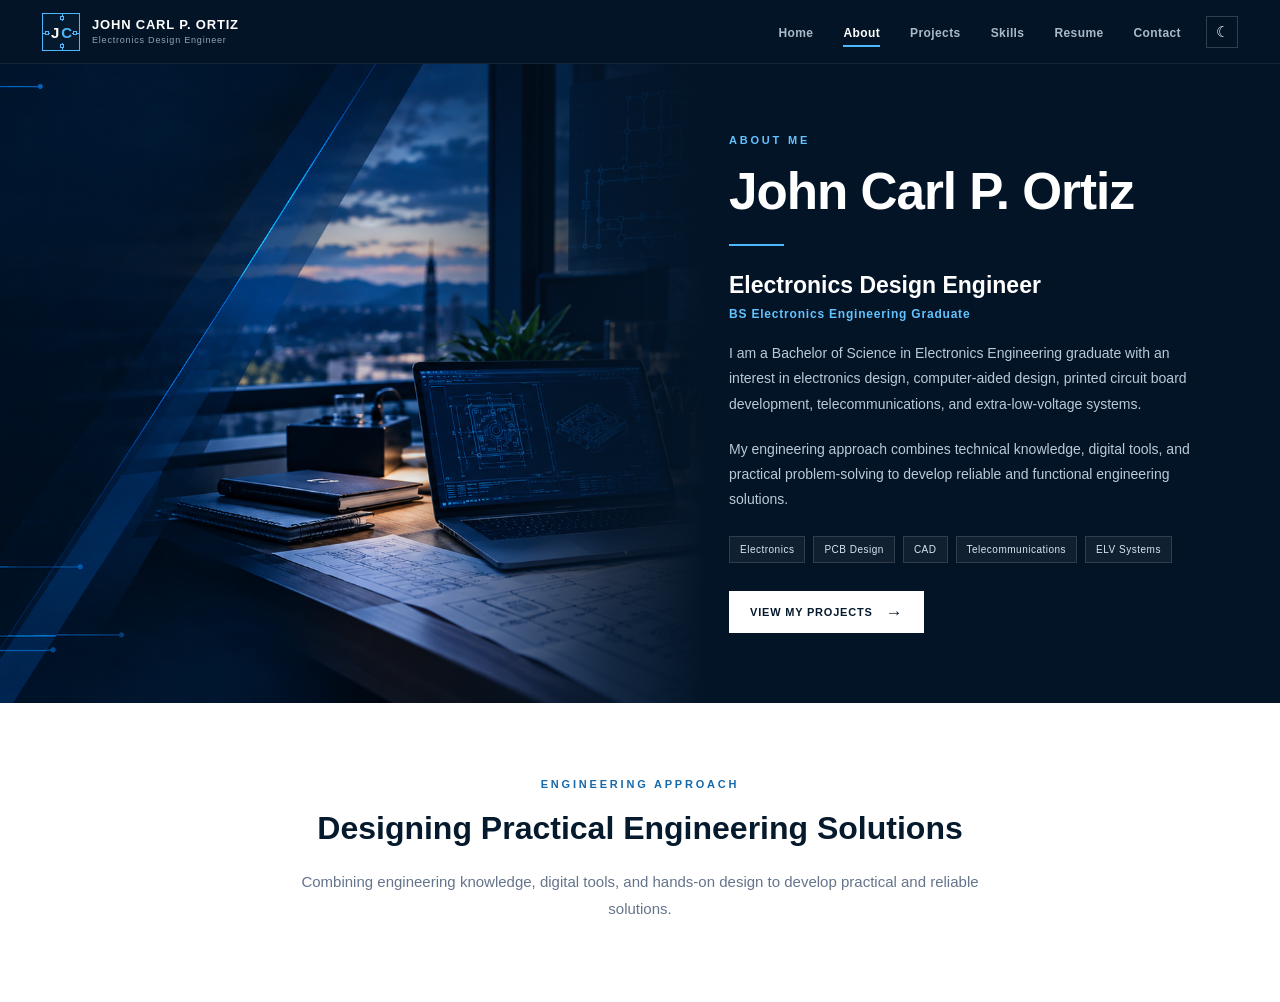
==== about.html @ ed2214db "Update about.html" ====
<!DOCTYPE html>
<html lang="en">

<head>

    <meta charset="UTF-8">

    <meta
        name="viewport"
        content="width=device-width, initial-scale=1.0"
    >

    <title>
        About | John Carl P. Ortiz
    </title>

    <link
        rel="stylesheet"
        href="style.css"
    >

</head>


<body>


<!-- =====================================================
     HEADER
     ===================================================== -->

<header class="site-header">

    <div class="header-container">


        <!-- LOGO + NAME -->

        <a
            href="index.html"
            class="brand"
        >

            <div
                class="brand-logo"
                aria-label="JC Engineering Logo"
            >

                <span class="logo-j">J</span>

                <span class="logo-c">C</span>


                <span class="circuit circuit-top"></span>

                <span class="circuit circuit-bottom"></span>

                <span class="circuit circuit-left"></span>

                <span class="circuit circuit-right"></span>


                <span class="node node-top"></span>

                <span class="node node-bottom"></span>

                <span class="node node-left"></span>

                <span class="node node-right"></span>

            </div>


            <div class="brand-text">

                <strong>
                    JOHN CARL P. ORTIZ
                </strong>

                <small>
                    Electronics Design Engineer
                </small>

            </div>

        </a>


        <!-- NAVIGATION -->

        <nav class="main-nav">

            <a href="index.html">
                Home
            </a>

            <a
                href="about.html"
                class="active"
            >
                About
            </a>

            <a href="projects.html">
                Projects
            </a>

            <a href="skills.html">
                Skills
            </a>

            <a href="resume.html">
                Resume
            </a>

            <a href="contact.html">
                Contact
            </a>

        </nav>


        <!-- THEME BUTTON -->

        <button
            class="theme-button"
            id="themeButton"
            aria-label="Toggle theme"
        >
            ☾
        </button>


    </div>

</header>



<!-- =====================================================
     MAIN
     ===================================================== -->

<main>


    <!-- =================================================
         ABOUT HERO
         IMAGE LEFT / TEXT RIGHT
         ================================================= -->

    <section class="about-main">


        <!-- =============================================
             LEFT SIDE — IMAGE
             ============================================= -->

        <div class="about-visual">

            <img
                src="images/about-engineering.PNG"
                alt="Electronics Engineering"
            >

        </div>



        <!-- =============================================
             RIGHT SIDE — TEXT
             ============================================= -->

        <div class="about-content">

            <div class="about-content-inner">


                <!-- LABEL -->

                <p class="about-label">
                    ABOUT ME
                </p>


                <!-- NAME -->

                <h1>
                    John Carl P. Ortiz
                </h1>


                <!-- BLUE LINE -->

                <div class="about-line"></div>


                <!-- POSITION -->

                <h2>
                    Electronics Design Engineer
                </h2>


                <p class="about-role">
                    BS Electronics Engineering Graduate
                </p>


                <!-- DESCRIPTION -->

                <p class="about-description">

                    I am a Bachelor of Science in Electronics
                    Engineering graduate with an interest in
                    electronics design, computer-aided design,
                    printed circuit board development,
                    telecommunications, and extra-low-voltage
                    systems.

                </p>


                <p class="about-description">

                    My engineering approach combines technical
                    knowledge, digital tools, and practical
                    problem-solving to develop reliable and
                    functional engineering solutions.

                </p>


                <!-- SPECIALTIES -->

                <div class="about-specialties">

                    <span>
                        Electronics
                    </span>

                    <span>
                        PCB Design
                    </span>

                    <span>
                        CAD
                    </span>

                    <span>
                        Telecommunications
                    </span>

                    <span>
                        ELV Systems
                    </span>

                </div>


                <!-- PROJECT BUTTON -->

                <a
                    href="projects.html"
                    class="button about-project-button"
                >

                    View My Projects

                    <span>
                        →
                    </span>

                </a>


            </div>

        </div>


    </section>



    <!-- =================================================
         LOWER WHITE SECTION
         ================================================= -->

    <section class="about-statement">

        <div class="about-statement-inner">


            <p class="about-label">
                ENGINEERING APPROACH
            </p>


            <h2>
                Designing Practical Engineering Solutions
            </h2>


            <p>

                Combining engineering knowledge, digital tools,
                and hands-on design to develop practical and
                reliable solutions.

            </p>


        </div>

    </section>


</main>



<!-- =====================================================
     JAVASCRIPT
     ===================================================== -->

<script src="script.js"></script>


</body>

</html>
---- style.css ----
/* =========================================================
   JOHN CARL P. ORTIZ
   ELECTRONICS ENGINEERING PORTFOLIO
   MAIN WEBSITE STYLESHEET
   ========================================================= */


/* =========================================================
   GLOBAL
   ========================================================= */

* {
    margin: 0;
    padding: 0;
    box-sizing: border-box;
}

html {
    scroll-behavior: smooth;
}

body {
    font-family: Arial, Helvetica, sans-serif;
    background: #fff;
    color: #061a2d;
    overflow-x: hidden;
}

img {
    max-width: 100%;
}

a {
    color: inherit;
    text-decoration: none;
}

button {
    font-family: inherit;
}


/* =========================================================
   HEADER
   ========================================================= */

.site-header {
    position: fixed;
    top: 0;
    left: 0;
    width: 100%;
    height: 64px;
    background: #031426;
    border-bottom: 1px solid rgba(255, 255, 255, 0.08);
    z-index: 1000;
}

.header-container {
    width: 100%;
    max-width: 1440px;
    height: 64px;
    margin: 0 auto;
    padding: 0 42px;

    display: flex;
    align-items: center;
    justify-content: space-between;
}


/* =========================================================
   LOGO
   ========================================================= */

.brand {
    display: flex;
    align-items: center;
    gap: 12px;
    flex-shrink: 0;
}

.brand-logo {
    position: relative;
    width: 38px;
    height: 38px;

    border: 1px solid #4db8ff;
    background: #061a2d;

    display: flex;
    align-items: center;
    justify-content: center;

    overflow: hidden;
    flex-shrink: 0;
}

.logo-j,
.logo-c {
    position: absolute;

    color: #fff;
    font-family: Arial, Helvetica, sans-serif;
    font-size: 15px;
    font-weight: 800;
    line-height: 1;

    z-index: 3;
}

.logo-j {
    left: 8px;
}

.logo-c {
    right: 7px;
    color: #4db8ff;
}

.circuit {
    position: absolute;
    background: #4db8ff;
    z-index: 1;
}

.circuit-top {
    width: 1px;
    height: 7px;
    top: 0;
    left: 19px;
}

.circuit-bottom {
    width: 1px;
    height: 7px;
    bottom: 0;
    left: 19px;
}

.circuit-left {
    width: 7px;
    height: 1px;
    left: 0;
    top: 19px;
}

.circuit-right {
    width: 7px;
    height: 1px;
    right: 0;
    top: 19px;
}

.node {
    position: absolute;

    width: 4px;
    height: 4px;

    border: 1px solid #4db8ff;
    background: #061a2d;

    z-index: 2;
}

.node-top {
    top: 2px;
    left: 17px;
}

.node-bottom {
    bottom: 2px;
    left: 17px;
}

.node-left {
    left: 2px;
    top: 17px;
}

.node-right {
    right: 2px;
    top: 17px;
}


/* =========================================================
   BRAND TEXT
   ========================================================= */

.brand-text {
    display: flex;
    flex-direction: column;
    line-height: 1.1;
}

.brand-text strong {
    color: #fff;
    font-size: 13px;
    font-weight: 700;
    letter-spacing: 0.8px;
}

.brand-text small {
    margin-top: 4px;
    color: #8da4b8;
    font-size: 9px;
    letter-spacing: 0.8px;
}


/* =========================================================
   NAVIGATION
   ========================================================= */

.main-nav {
    display: flex;
    align-items: center;
    gap: 30px;

    margin-left: auto;
    margin-right: 25px;
}

.main-nav a {
    position: relative;

    color: #a9bac9;
    font-size: 12px;
    font-weight: 600;
    letter-spacing: 0.4px;

    padding: 23px 0 21px;

    transition: color 0.2s ease;
}

.main-nav a:hover {
    color: #fff;
}

.main-nav a.active {
    color: #fff;
}

.main-nav a.active::after {
    content: "";

    position: absolute;

    left: 0;
    right: 0;
    bottom: 14px;

    height: 2px;

    background: #4db8ff;
}


/* =========================================================
   THEME BUTTON
   ========================================================= */

.theme-button {
    width: 32px;
    height: 32px;

    display: flex;
    align-items: center;
    justify-content: center;

    border: 1px solid rgba(255, 255, 255, 0.18);
    background: transparent;

    color: #fff;
    font-size: 15px;

    cursor: pointer;

    transition:
        background 0.2s ease,
        border-color 0.2s ease;
}

.theme-button:hover {
    background: rgba(255, 255, 255, 0.08);
    border-color: rgba(255, 255, 255, 0.35);
}


/* =========================================================
   HOME HERO
   ========================================================= */

.hero {
    position: relative;

    width: 100%;
    min-height: 445px;

    margin-top: 64px;

    overflow: hidden;

    background: #031426;
}

.hero-background {
    position: absolute;

    inset: 0;

    width: 100%;
    height: 100%;

    background-image: url("images/hero-pcb.PNG");
    background-size: cover;
    background-position: center center;
    background-repeat: no-repeat;

    z-index: 0;
}

.hero-overlay {
    position: absolute;

    inset: 0;

    width: 100%;
    height: 100%;

    background:
        linear-gradient(
            90deg,
            rgba(1, 18, 34, 0.25) 0%,
            rgba(1, 18, 34, 0.10) 45%,
            rgba(1, 18, 34, 0) 100%
        );

    z-index: 1;

    pointer-events: none;
}

.hero-container {
    position: relative;

    z-index: 2;

    width: 100%;
    max-width: 1440px;

    min-height: 445px;

    margin: 0 auto;

    padding: 55px 42px 40px;

    display: flex;
    align-items: center;
}

.hero-content {
    position: relative;

    z-index: 5;

    width: 100%;
    max-width: 650px;
}

.hero-eyebrow {
    margin-bottom: 13px;

    color: #62c3ff;

    font-size: 11px;
    font-weight: 700;

    letter-spacing: 2.3px;
}

.hero-content h1 {
    margin: 0;

    color: #fff;

    font-size: clamp(38px, 5vw, 64px);
    line-height: 1.02;

    font-weight: 700;

    letter-spacing: -1.5px;
}

.hero-content h2 {
    margin-top: 14px;

    color: #d4e4ef;

    font-size: 21px;
    line-height: 1.3;

    font-weight: 400;
}

.hero-specialties {
    display: flex;
    flex-wrap: wrap;
    align-items: center;

    gap: 9px;

    margin-top: 21px;

    color: #d8e6ef;

    font-size: 11px;

    letter-spacing: 0.6px;
}

.hero-specialties i {
    color: #4db8ff;
    font-style: normal;
}


/* =========================================================
   BUTTONS
   ========================================================= */

.hero-buttons {
    display: flex;
    flex-wrap: wrap;
    align-items: center;

    gap: 13px;

    margin-top: 31px;
}

.button {
    display: inline-flex;

    align-items: center;
    justify-content: center;

    gap: 13px;

    min-height: 42px;

    padding: 0 20px;

    font-size: 11px;
    font-weight: 700;

    letter-spacing: 0.8px;

    text-transform: uppercase;

    transition:
        transform 0.2s ease,
        background 0.2s ease,
        border-color 0.2s ease;
}

.button:hover {
    transform: translateY(-2px);
}

.button-primary {
    background: #fff;

    color: #061a2d;

    border: 1px solid #fff;
}

.button-primary:hover {
    background: #dff3ff;
    border-color: #dff3ff;
}

.button-outline {
    background: transparent;

    color: #fff;

    border: 1px solid rgba(255, 255, 255, 0.55);
}

.button-outline:hover {
    background: rgba(255, 255, 255, 0.08);

    border-color: #fff;
}

.button span {
    font-size: 17px;
    line-height: 1;
}


/* =========================================================
   HERO MESSAGE
   ========================================================= */

.hero-message {
    position: absolute;

    right: 42px;
    bottom: 35px;

    z-index: 4;

    text-align: right;
}

.hero-message p {
    color: rgba(255, 255, 255, 0.88);

    font-size: 11px;
    line-height: 1.6;

    letter-spacing: 1.4px;

    text-transform: uppercase;
}

.hero-message span {
    display: block;

    width: 45px;
    height: 1px;

    margin: 12px 0 0 auto;

    background: #4db8ff;
}


/* =========================================================
   HOME ENGINEERING FOCUS
   ========================================================= */

.engineering-focus {
    width: 100%;

    background: #fff;

    padding: 75px 42px 85px;
}

.focus-container {
    width: 100%;
    max-width: 850px;

    margin: 0 auto;

    text-align: center;
}

.section-label {
    margin: 0 0 14px;

    color: #1769aa;

    font-size: 12px;
    font-weight: 700;

    letter-spacing: 3px;
}

.focus-container h2 {
    margin: 0;

    color: #061a2d;

    font-size: 32px;
    line-height: 1.25;

    font-weight: 700;

    letter-spacing: -0.5px;
}

.focus-intro {
    max-width: 680px;

    margin: 20px auto 0;

    color: #64748b;

    font-size: 15px;
    line-height: 1.8;
}


/* =========================================================
   ABOUT PAGE
   IMAGE LEFT — TEXT RIGHT
   ========================================================= */

.about-main {
    position: relative;

    width: 100%;

    min-height: 610px;

    margin-top: 64px;

    display: grid;

    grid-template-columns: 55% 45%;

    overflow: hidden;

    background: #031426;
}


/* =========================================================
   ABOUT IMAGE
   ========================================================= */

.about-visual {
    position: relative;

    min-height: 610px;

    overflow: hidden;

    background: #031426;
}

.about-visual img {
    position: absolute;

    top: 0;
    left: 0;

    width: 100%;
    height: 100%;

    display: block;

    object-fit: cover;

    object-position: center;

    z-index: 1;
}


/* SMOOTH IMAGE → NAVY FADE */

.about-visual::after {
    content: "";

    position: absolute;

    top: 0;
    right: -1px;

    width: 48%;
    height: 100%;

    background:
        linear-gradient(
            90deg,
            rgba(3, 20, 38, 0) 0%,
            rgba(3, 20, 38, 0.10) 15%,
            rgba(3, 20, 38, 0.30) 32%,
            rgba(3, 20, 38, 0.58) 52%,
            rgba(3, 20, 38, 0.82) 72%,
            #031426 100%
        );

    z-index: 2;

    pointer-events: none;
}


/* =========================================================
   ABOUT TEXT AREA
   ========================================================= */

.about-content {
    position: relative;

    z-index: 3;

    min-height: 610px;

    background: #031426;

    display: flex;

    align-items: center;
}

.about-content-inner {
    width: 100%;

    max-width: 610px;

    padding: 70px 70px 70px 25px;
}


/* LABEL */

.about-label {
    margin-bottom: 18px;

    color: #62c3ff;

    font-size: 11px;
    font-weight: 700;

    letter-spacing: 2.8px;

    text-transform: uppercase;
}


/* NAME */

.about-content h1 {
    margin: 0;

    color: #fff;

    font-size: clamp(34px, 4vw, 52px);

    line-height: 1.08;

    font-weight: 700;

    letter-spacing: -1px;
}


/* BLUE LINE */

.about-line {
    width: 55px;
    height: 2px;

    margin: 25px 0;

    background: #4db8ff;
}


/* POSITION */

.about-content h2 {
    margin: 0;

    color: #fff;

    font-size: 23px;

    font-weight: 600;

    line-height: 1.3;
}

.about-role {
    margin-top: 6px;

    color: #62c3ff;

    font-size: 12px;

    font-weight: 600;

    letter-spacing: 0.8px;
}


/* DESCRIPTION */

.about-description {
    max-width: 560px;

    margin-top: 20px;

    color: #b9cbd8;

    font-size: 14px;

    line-height: 1.8;
}


/* =========================================================
   ABOUT SPECIALTIES
   ========================================================= */

.about-specialties {
    display: flex;

    flex-wrap: wrap;

    gap: 8px;

    margin-top: 24px;
}

.about-specialties span {
    padding: 7px 10px;

    color: #d8e6ef;

    background: rgba(255, 255, 255, 0.05);

    border: 1px solid rgba(255, 255, 255, 0.13);

    font-size: 10px;

    letter-spacing: 0.5px;
}


/* =========================================================
   ABOUT BUTTON
   ========================================================= */

.about-project-button {
    margin-top: 28px;

    background: #fff;

    color: #061a2d;

    border: 1px solid #fff;
}

.about-project-button:hover {
    background: #dff3ff;

    border-color: #dff3ff;
}


/* =========================================================
   ABOUT LOWER STATEMENT
   ========================================================= */

.about-statement {
    width: 100%;

    background: #fff;

    padding: 75px 42px 80px;
}

.about-statement-inner {
    width: 100%;

    max-width: 850px;

    margin: 0 auto;

    text-align: center;
}

.about-statement .about-label {
    color: #1769aa;
}

.about-statement h2 {
    margin: 0;

    color: #061a2d;

    font-size: 32px;

    line-height: 1.25;
}

.about-statement-inner > p:last-child {
    max-width: 680px;

    margin: 20px auto 0;

    color: #64748b;

    font-size: 15px;

    line-height: 1.8;
}


/* =========================================================
   TABLET
   IMPORTANT:
   IMAGE AND TEXT REMAIN SIDE-BY-SIDE
   ========================================================= */

@media (max-width: 1000px) {

    .header-container {
        padding: 0 25px;
    }

    .main-nav {
        gap: 18px;

        margin-right: 18px;
    }

    .main-nav a {
        font-size: 11px;
    }

    .hero-container {
        padding-left: 30px;
        padding-right: 30px;
    }

    .hero-message {
        right: 30px;
    }


    /* ABOUT */

    .about-main {
        display: grid;

        grid-template-columns: 52% 48%;

        min-height: 560px;
    }

    .about-visual {
        min-height: 560px;
    }

    .about-content {
        min-height: 560px;
    }

    .about-content-inner {
        padding: 55px 40px 55px 10px;
    }

    .about-content h1 {
        font-size: 38px;
    }
}


/* =========================================================
   SMALL TABLET / IPAD
   STILL SIDE-BY-SIDE
   ========================================================= */

@media (max-width: 760px) {

    .site-header {
        height: auto;

        min-height: 64px;
    }

    .header-container {
        min-height: 64px;

        padding: 10px 20px;

        flex-wrap: wrap;
    }

    .main-nav {
        order: 3;

        width: 100%;

        margin: 5px 0 0;

        padding-bottom: 5px;

        justify-content: center;

        gap: 18px;

        overflow-x: auto;
    }

    .main-nav a {
        padding: 8px 0;

        white-space: nowrap;
    }

    .main-nav a.active::after {
        bottom: 0;
    }

    .theme-button {
        margin-left: auto;
    }


    /* =====================================================
       HOME
       ===================================================== */

    .hero {
        margin-top: 108px;

        min-height: 520px;
    }

    .hero-container {
        min-height: 520px;

        padding: 55px 25px 100px;

        align-items: center;
    }

    .hero-content {
        max-width: 100%;
    }

    .hero-content h1 {
        font-size: 42px;
    }

    .hero-content h2 {
        font-size: 19px;
    }

    .hero-message {
        right: 25px;

        bottom: 28px;
    }

    .engineering-focus {
        padding: 60px 25px 65px;
    }


    /* =====================================================
       ABOUT
       IMAGE LEFT + TEXT RIGHT
       ===================================================== */

    .about-main {
        display: grid;

        grid-template-columns: 52% 48%;

        min-height: 560px;

        margin-top: 108px;

        overflow: hidden;
    }

    .about-visual {
        position: relative;

        height: auto;

        min-height: 560px;

        overflow: hidden;
    }

    .about-visual img {
        position: absolute;

        top: 0;
        left: 0;

        width: 100%;
        height: 100%;

        object-fit: cover;
    }

    /* KEEP HORIZONTAL FADE */

    .about-visual::after {
        top: 0;

        right: -1px;

        bottom: auto;

        width: 50%;

        height: 100%;

        background:
            linear-gradient(
                90deg,
                rgba(3, 20, 38, 0) 0%,
                rgba(3, 20, 38, 0.10) 15%,
                rgba(3, 20, 38, 0.30) 32%,
                rgba(3, 20, 38, 0.58) 52%,
                rgba(3, 20, 38, 0.82) 72%,
                #031426 100%
            );
    }

    .about-content {
        min-height: 560px;

        margin-top: 0;

        display: flex;

        align-items: center;

        background: #031426;
    }

    .about-content-inner {
        padding: 45px 30px 45px 10px;
    }

    .about-content h1 {
        font-size: 36px;
    }

    .about-description {
        font-size: 13px;
    }

    .about-statement {
        padding: 60px 20px 65px;
    }

    .about-statement h2 {
        font-size: 27px;
    }
}


/* =========================================================
   MOBILE
   IMPORTANT:
   STILL SIDE-BY-SIDE
   ========================================================= */

@media (max-width: 600px) {

    .brand-text strong {
        font-size: 11px;
    }

    .brand-text small {
        font-size: 8px;
    }

    .brand-logo {
        width: 29px;
        height: 29px;
    }

    .main-nav {
        gap: 14px;

        justify-content: flex-start;
    }

    .main-nav a {
        font-size: 10px;
    }


    /* HOME */

    .hero {
        min-height: 550px;
    }

    .hero-container {
        min-height: 550px;

        padding: 50px 20px 100px;
    }

    .hero-content h1 {
        font-size: 38px;

        letter-spacing: -1px;
    }

    .hero-content h2 {
        margin-top: 12px;

        font-size: 18px;
    }

    .hero-eyebrow {
        font-size: 9px;

        letter-spacing: 1.7px;
    }

    .hero-specialties {
        gap: 6px;

        font-size: 10px;

        line-height: 1.7;
    }

    .hero-buttons {
        align-items: stretch;

        flex-direction: column;

        width: 100%;

        max-width: 270px;

        margin-top: 27px;
    }

    .button {
        width: 100%;
    }

    .hero-message {
        right: 20px;

        bottom: 25px;
    }

    .hero-message p {
        font-size: 9px;

        letter-spacing: 1px;
    }


    /* HOME FOCUS */

    .engineering-focus {
        padding: 60px 20px 65px;
    }

    .section-label {
        font-size: 10px;

        letter-spacing: 2.5px;
    }

    .focus-container h2 {
        font-size: 26px;
    }

    .focus-intro {
        font-size: 14px;

        line-height: 1.7;
    }


    /* =====================================================
       ABOUT
       STILL LEFT + RIGHT
       ===================================================== */

    .about-main {
        display: grid;

        grid-template-columns: 50% 50%;

        min-height: 520px;

        margin-top: 108px;
    }

    .about-visual {
        height: auto;

        min-height: 520px;
    }

    .about-content {
        min-height: 520px;

        display: flex;

        align-items: center;
    }

    .about-content-inner {
        padding: 35px 18px 35px 8px;
    }

    .about-content h1 {
        font-size: 30px;

        letter-spacing: -0.8px;
    }

    .about-content h2 {
        font-size: 18px;
    }

    .about-description {
        font-size: 11px;

        line-height: 1.7;
    }

    .about-specialties {
        gap: 5px;

        margin-top: 18px;
    }

    .about-specialties span {
        padding: 5px 6px;

        font-size: 8px;
    }

    .about-project-button {
        margin-top: 20px;

        padding: 0 12px;

        min-height: 36px;

        font-size: 9px;
    }

    .about-statement {
        padding: 55px 20px 60px;
    }

    .about-statement h2 {
        font-size: 25px;
    }

    .about-statement-inner > p:last-child {
        font-size: 14px;
    }
}


/* =========================================================
   VERY SMALL PHONES
   STILL LEFT + RIGHT
   ========================================================= */

@media (max-width: 400px) {

    .brand-text small {
        display: none;
    }

    .hero-content h1 {
        font-size: 34px;
    }

    .hero-content h2 {
        font-size: 17px;
    }

    .hero-message {
        display: none;
    }


    /* ABOUT */

    .about-main {
        display: grid;

        grid-template-columns: 48% 52%;

        min-height: 500px;
    }

    .about-visual {
        min-height: 500px;
    }

    .about-content {
        min-height: 500px;
    }

    .about-content-inner {
        padding: 30px 12px 30px 7px;
    }

    .about-content h1 {
        font-size: 27px;
    }

    .about-content h2 {
        font-size: 17px;
    }

    .about-description {
        font-size: 10px;

        line-height: 1.6;
    }

    .about-specialties span {
        font-size: 7px;

        padding: 4px 5px;
    }
}
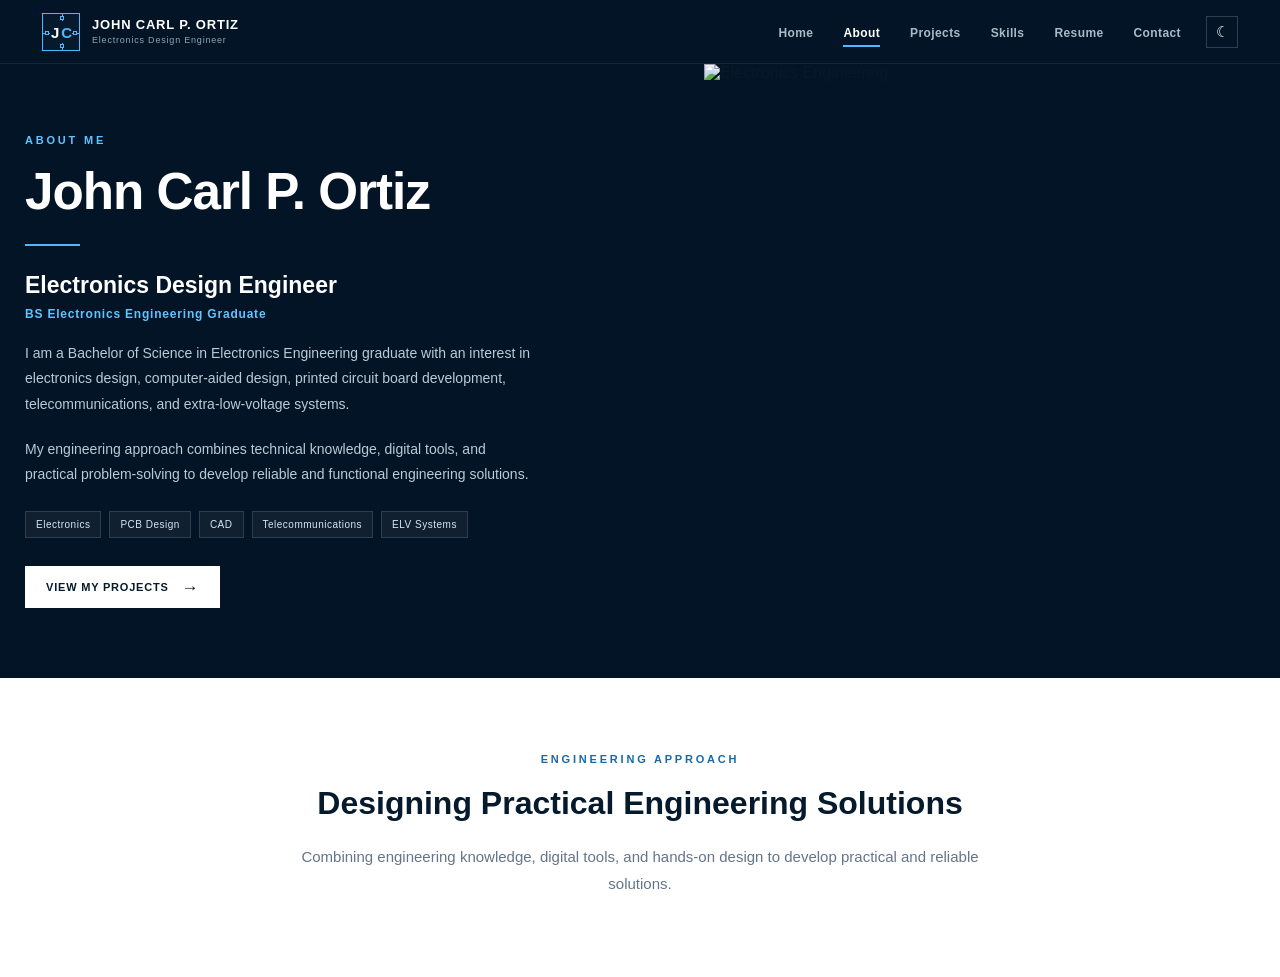
==== commit a8f22ffa: "Update about.html" ====
--- a/about.html
+++ b/about.html
@@ -50,22 +50,14 @@
 
                 <span class="logo-c">C</span>
 
-
                 <span class="circuit circuit-top"></span>
-
                 <span class="circuit circuit-bottom"></span>
-
                 <span class="circuit circuit-left"></span>
-
                 <span class="circuit circuit-right"></span>
 
-
                 <span class="node node-top"></span>
-
                 <span class="node node-bottom"></span>
-
                 <span class="node node-left"></span>
-
                 <span class="node node-right"></span>
 
             </div>
@@ -145,57 +137,32 @@
 
 
     <!-- =================================================
-         ABOUT HERO
-         IMAGE LEFT / TEXT RIGHT
+         ABOUT MAIN
+         TEXT LEFT / IMAGE RIGHT
          ================================================= -->
 
     <section class="about-main">
 
 
-        <!-- =============================================
-             LEFT SIDE — IMAGE
-             ============================================= -->
-
-        <div class="about-visual">
-
-            <img
-                src="images/about-engineering.PNG"
-                alt="Electronics Engineering"
-            >
-
-        </div>
-
-
-
-        <!-- =============================================
-             RIGHT SIDE — TEXT
-             ============================================= -->
+        <!-- LEFT SIDE — TEXT -->
 
         <div class="about-content">
 
             <div class="about-content-inner">
 
-
-                <!-- LABEL -->
 
                 <p class="about-label">
                     ABOUT ME
                 </p>
 
 
-                <!-- NAME -->
-
                 <h1>
                     John Carl P. Ortiz
                 </h1>
 
 
-                <!-- BLUE LINE -->
-
                 <div class="about-line"></div>
 
-
-                <!-- POSITION -->
 
                 <h2>
                     Electronics Design Engineer
@@ -206,8 +173,6 @@
                     BS Electronics Engineering Graduate
                 </p>
 
-
-                <!-- DESCRIPTION -->
 
                 <p class="about-description">
 
@@ -231,8 +196,6 @@
                 </p>
 
 
-                <!-- SPECIALTIES -->
-
                 <div class="about-specialties">
 
                     <span>
@@ -257,8 +220,6 @@
 
                 </div>
 
-
-                <!-- PROJECT BUTTON -->
 
                 <a
                     href="projects.html"
@@ -279,6 +240,19 @@
         </div>
 
 
+
+        <!-- RIGHT SIDE — IMAGE -->
+
+        <div class="about-visual">
+
+            <img
+                src="images/about-engineering.PNG"
+                alt="Electronics Engineering"
+            >
+
+        </div>
+
+
     </section>
 
 
@@ -320,10 +294,6 @@
 
 
 
-<!-- =====================================================
-     JAVASCRIPT
-     ===================================================== -->
-
 <script src="script.js"></script>
 
 
--- a/style.css
+++ b/style.css
@@ -1,13 +1,11 @@
 /* =========================================================
    JOHN CARL P. ORTIZ
    ELECTRONICS ENGINEERING PORTFOLIO
-   MAIN WEBSITE STYLESHEET
+   COMPLETE STYLE SHEET
    ========================================================= */
 
 
-/* =========================================================
-   GLOBAL
-   ========================================================= */
+/* GLOBAL */
 
 * {
     margin: 0;
@@ -21,7 +19,7 @@
 
 body {
     font-family: Arial, Helvetica, sans-serif;
-    background: #fff;
+    background: #ffffff;
     color: #061a2d;
     overflow-x: hidden;
 }
@@ -40,9 +38,7 @@
 }
 
 
-/* =========================================================
-   HEADER
-   ========================================================= */
+/* HEADER */
 
 .site-header {
     position: fixed;
@@ -61,16 +57,13 @@
     height: 64px;
     margin: 0 auto;
     padding: 0 42px;
-
     display: flex;
     align-items: center;
     justify-content: space-between;
 }
 
 
-/* =========================================================
-   LOGO
-   ========================================================= */
+/* LOGO */
 
 .brand {
     display: flex;
@@ -83,14 +76,11 @@
     position: relative;
     width: 38px;
     height: 38px;
-
     border: 1px solid #4db8ff;
     background: #061a2d;
-
     display: flex;
     align-items: center;
     justify-content: center;
-
     overflow: hidden;
     flex-shrink: 0;
 }
@@ -98,13 +88,11 @@
 .logo-j,
 .logo-c {
     position: absolute;
-
-    color: #fff;
+    color: #ffffff;
     font-family: Arial, Helvetica, sans-serif;
     font-size: 15px;
     font-weight: 800;
     line-height: 1;
-
     z-index: 3;
 }
 
@@ -153,13 +141,10 @@
 
 .node {
     position: absolute;
-
     width: 4px;
     height: 4px;
-
     border: 1px solid #4db8ff;
     background: #061a2d;
-
     z-index: 2;
 }
 
@@ -184,9 +169,7 @@
 }
 
 
-/* =========================================================
-   BRAND TEXT
-   ========================================================= */
+/* BRAND TEXT */
 
 .brand-text {
     display: flex;
@@ -195,7 +178,7 @@
 }
 
 .brand-text strong {
-    color: #fff;
+    color: #ffffff;
     font-size: 13px;
     font-weight: 700;
     letter-spacing: 0.8px;
@@ -209,78 +192,58 @@
 }
 
 
-/* =========================================================
-   NAVIGATION
-   ========================================================= */
+/* NAVIGATION */
 
 .main-nav {
     display: flex;
     align-items: center;
     gap: 30px;
-
     margin-left: auto;
     margin-right: 25px;
 }
 
 .main-nav a {
     position: relative;
-
     color: #a9bac9;
     font-size: 12px;
     font-weight: 600;
     letter-spacing: 0.4px;
-
     padding: 23px 0 21px;
-
     transition: color 0.2s ease;
 }
 
 .main-nav a:hover {
-    color: #fff;
+    color: #ffffff;
 }
 
 .main-nav a.active {
-    color: #fff;
+    color: #ffffff;
 }
 
 .main-nav a.active::after {
     content: "";
-
     position: absolute;
-
     left: 0;
     right: 0;
     bottom: 14px;
-
     height: 2px;
-
     background: #4db8ff;
 }
 
 
-/* =========================================================
-   THEME BUTTON
-   ========================================================= */
+/* THEME BUTTON */
 
 .theme-button {
     width: 32px;
     height: 32px;
-
     display: flex;
     align-items: center;
     justify-content: center;
-
     border: 1px solid rgba(255, 255, 255, 0.18);
     background: transparent;
-
-    color: #fff;
+    color: #ffffff;
     font-size: 15px;
-
     cursor: pointer;
-
-    transition:
-        background 0.2s ease,
-        border-color 0.2s ease;
 }
 
 .theme-button:hover {
@@ -289,119 +252,85 @@
 }
 
 
-/* =========================================================
-   HOME HERO
-   ========================================================= */
+/* HOME HERO */
 
 .hero {
     position: relative;
-
     width: 100%;
     min-height: 445px;
-
     margin-top: 64px;
-
     overflow: hidden;
-
     background: #031426;
 }
 
 .hero-background {
     position: absolute;
-
     inset: 0;
-
     width: 100%;
     height: 100%;
-
     background-image: url("images/hero-pcb.PNG");
     background-size: cover;
     background-position: center center;
     background-repeat: no-repeat;
-
     z-index: 0;
 }
 
 .hero-overlay {
     position: absolute;
-
     inset: 0;
-
     width: 100%;
     height: 100%;
-
-    background:
-        linear-gradient(
-            90deg,
-            rgba(1, 18, 34, 0.25) 0%,
-            rgba(1, 18, 34, 0.10) 45%,
-            rgba(1, 18, 34, 0) 100%
-        );
-
+    background: linear-gradient(
+        90deg,
+        rgba(1, 18, 34, 0.25) 0%,
+        rgba(1, 18, 34, 0.10) 45%,
+        rgba(1, 18, 34, 0) 100%
+    );
     z-index: 1;
-
     pointer-events: none;
 }
 
 .hero-container {
     position: relative;
-
     z-index: 2;
-
     width: 100%;
     max-width: 1440px;
-
     min-height: 445px;
-
     margin: 0 auto;
-
     padding: 55px 42px 40px;
-
     display: flex;
     align-items: center;
 }
 
 .hero-content {
     position: relative;
-
     z-index: 5;
-
     width: 100%;
     max-width: 650px;
 }
 
 .hero-eyebrow {
     margin-bottom: 13px;
-
     color: #62c3ff;
-
     font-size: 11px;
     font-weight: 700;
-
     letter-spacing: 2.3px;
 }
 
 .hero-content h1 {
     margin: 0;
-
-    color: #fff;
-
+    color: #ffffff;
     font-size: clamp(38px, 5vw, 64px);
     line-height: 1.02;
-
     font-weight: 700;
-
     letter-spacing: -1.5px;
 }
 
 .hero-content h2 {
     margin-top: 14px;
-
     color: #d4e4ef;
-
     font-size: 21px;
     line-height: 1.3;
-
     font-weight: 400;
 }
 
@@ -409,15 +338,10 @@
     display: flex;
     flex-wrap: wrap;
     align-items: center;
-
     gap: 9px;
-
     margin-top: 21px;
-
     color: #d8e6ef;
-
     font-size: 11px;
-
     letter-spacing: 0.6px;
 }
 
@@ -427,39 +351,27 @@
 }
 
 
-/* =========================================================
-   BUTTONS
-   ========================================================= */
+/* BUTTONS */
 
 .hero-buttons {
     display: flex;
     flex-wrap: wrap;
     align-items: center;
-
     gap: 13px;
-
     margin-top: 31px;
 }
 
 .button {
     display: inline-flex;
-
     align-items: center;
     justify-content: center;
-
     gap: 13px;
-
     min-height: 42px;
-
     padding: 0 20px;
-
     font-size: 11px;
     font-weight: 700;
-
     letter-spacing: 0.8px;
-
     text-transform: uppercase;
-
     transition:
         transform 0.2s ease,
         background 0.2s ease,
@@ -471,11 +383,9 @@
 }
 
 .button-primary {
-    background: #fff;
-
+    background: #ffffff;
     color: #061a2d;
-
-    border: 1px solid #fff;
+    border: 1px solid #ffffff;
 }
 
 .button-primary:hover {
@@ -485,16 +395,13 @@
 
 .button-outline {
     background: transparent;
-
-    color: #fff;
-
+    color: #ffffff;
     border: 1px solid rgba(255, 255, 255, 0.55);
 }
 
 .button-outline:hover {
     background: rgba(255, 255, 255, 0.08);
-
-    border-color: #fff;
+    border-color: #ffffff;
 }
 
 .button span {
@@ -503,96 +410,69 @@
 }
 
 
-/* =========================================================
-   HERO MESSAGE
-   ========================================================= */
+/* HERO MESSAGE */
 
 .hero-message {
     position: absolute;
-
     right: 42px;
     bottom: 35px;
-
     z-index: 4;
-
     text-align: right;
 }
 
 .hero-message p {
     color: rgba(255, 255, 255, 0.88);
-
     font-size: 11px;
     line-height: 1.6;
-
     letter-spacing: 1.4px;
-
     text-transform: uppercase;
 }
 
 .hero-message span {
     display: block;
-
     width: 45px;
     height: 1px;
-
     margin: 12px 0 0 auto;
-
     background: #4db8ff;
 }
 
 
-/* =========================================================
-   HOME ENGINEERING FOCUS
-   ========================================================= */
+/* HOME ENGINEERING FOCUS */
 
 .engineering-focus {
     width: 100%;
-
-    background: #fff;
-
+    background: #ffffff;
     padding: 75px 42px 85px;
 }
 
 .focus-container {
     width: 100%;
     max-width: 850px;
-
     margin: 0 auto;
-
     text-align: center;
 }
 
 .section-label {
     margin: 0 0 14px;
-
     color: #1769aa;
-
     font-size: 12px;
     font-weight: 700;
-
     letter-spacing: 3px;
 }
 
 .focus-container h2 {
     margin: 0;
-
     color: #061a2d;
-
     font-size: 32px;
     line-height: 1.25;
-
     font-weight: 700;
-
     letter-spacing: -0.5px;
 }
 
 .focus-intro {
     max-width: 680px;
-
     margin: 20px auto 0;
-
     color: #64748b;
-
     font-size: 15px;
     line-height: 1.8;
 }
@@ -600,274 +480,204 @@
 
 /* =========================================================
    ABOUT PAGE
-   IMAGE LEFT — TEXT RIGHT
+   IMAGE LEFT
+   TEXT RIGHT
    ========================================================= */
 
 .about-main {
     position: relative;
-
-    width: 100%;
-
+    width: 100%;
     min-height: 610px;
-
     margin-top: 64px;
-
     display: grid;
-
     grid-template-columns: 55% 45%;
-
+    background: #031426;
     overflow: hidden;
-
-    background: #031426;
-}
-
-
-/* =========================================================
-   ABOUT IMAGE
-   ========================================================= */
+}
+
+
+/* ABOUT IMAGE */
 
 .about-visual {
     position: relative;
-
+    width: 100%;
+    height: 610px;
     min-height: 610px;
-
     overflow: hidden;
-
     background: #031426;
 }
 
 .about-visual img {
     position: absolute;
-
     top: 0;
     left: 0;
-
     width: 100%;
     height: 100%;
-
     display: block;
-
     object-fit: cover;
 
-    object-position: center;
+    /* CHANGED:
+       Shows more of the RIGHT side of the image,
+       including the laptop and hardhat / ECE area.
+    */
+    object-position: 75% center;
 
     z-index: 1;
 }
 
 
-/* SMOOTH IMAGE → NAVY FADE */
+/* ABOUT IMAGE FADE */
 
 .about-visual::after {
     content: "";
-
     position: absolute;
-
     top: 0;
     right: -1px;
-
-    width: 48%;
+    width: 50%;
     height: 100%;
-
-    background:
-        linear-gradient(
-            90deg,
-            rgba(3, 20, 38, 0) 0%,
-            rgba(3, 20, 38, 0.10) 15%,
-            rgba(3, 20, 38, 0.30) 32%,
-            rgba(3, 20, 38, 0.58) 52%,
-            rgba(3, 20, 38, 0.82) 72%,
-            #031426 100%
-        );
-
+    background: linear-gradient(
+        90deg,
+        rgba(3, 20, 38, 0) 0%,
+        rgba(3, 20, 38, 0.10) 15%,
+        rgba(3, 20, 38, 0.30) 32%,
+        rgba(3, 20, 38, 0.58) 52%,
+        rgba(3, 20, 38, 0.82) 72%,
+        #031426 100%
+    );
     z-index: 2;
-
     pointer-events: none;
 }
 
 
-/* =========================================================
-   ABOUT TEXT AREA
-   ========================================================= */
+/* ABOUT TEXT */
 
 .about-content {
     position: relative;
-
     z-index: 3;
-
+    width: 100%;
     min-height: 610px;
-
     background: #031426;
-
     display: flex;
-
     align-items: center;
 }
 
 .about-content-inner {
     width: 100%;
-
     max-width: 610px;
-
     padding: 70px 70px 70px 25px;
 }
 
 
-/* LABEL */
+/* ABOUT LABEL */
 
 .about-label {
     margin-bottom: 18px;
-
     color: #62c3ff;
-
     font-size: 11px;
     font-weight: 700;
-
     letter-spacing: 2.8px;
-
     text-transform: uppercase;
 }
 
 
-/* NAME */
+/* ABOUT NAME */
 
 .about-content h1 {
     margin: 0;
-
-    color: #fff;
-
+    color: #ffffff;
     font-size: clamp(34px, 4vw, 52px);
-
     line-height: 1.08;
-
     font-weight: 700;
-
     letter-spacing: -1px;
 }
 
 
-/* BLUE LINE */
+/* ABOUT LINE */
 
 .about-line {
     width: 55px;
     height: 2px;
-
     margin: 25px 0;
-
     background: #4db8ff;
 }
 
 
-/* POSITION */
+/* ABOUT POSITION */
 
 .about-content h2 {
     margin: 0;
-
-    color: #fff;
-
+    color: #ffffff;
     font-size: 23px;
-
     font-weight: 600;
-
     line-height: 1.3;
 }
 
 .about-role {
     margin-top: 6px;
-
     color: #62c3ff;
-
     font-size: 12px;
-
     font-weight: 600;
-
     letter-spacing: 0.8px;
 }
 
 
-/* DESCRIPTION */
+/* ABOUT DESCRIPTION */
 
 .about-description {
     max-width: 560px;
-
     margin-top: 20px;
-
     color: #b9cbd8;
-
     font-size: 14px;
-
     line-height: 1.8;
 }
 
 
-/* =========================================================
-   ABOUT SPECIALTIES
-   ========================================================= */
+/* ABOUT SPECIALTIES */
 
 .about-specialties {
     display: flex;
-
     flex-wrap: wrap;
-
     gap: 8px;
-
     margin-top: 24px;
 }
 
 .about-specialties span {
     padding: 7px 10px;
-
     color: #d8e6ef;
-
     background: rgba(255, 255, 255, 0.05);
-
     border: 1px solid rgba(255, 255, 255, 0.13);
-
     font-size: 10px;
-
     letter-spacing: 0.5px;
 }
 
 
-/* =========================================================
-   ABOUT BUTTON
-   ========================================================= */
+/* ABOUT PROJECT BUTTON */
 
 .about-project-button {
     margin-top: 28px;
-
-    background: #fff;
-
+    background: #ffffff;
     color: #061a2d;
-
-    border: 1px solid #fff;
+    border: 1px solid #ffffff;
 }
 
 .about-project-button:hover {
     background: #dff3ff;
-
     border-color: #dff3ff;
 }
 
 
-/* =========================================================
-   ABOUT LOWER STATEMENT
-   ========================================================= */
+/* ABOUT LOWER SECTION */
 
 .about-statement {
     width: 100%;
-
-    background: #fff;
-
+    background: #ffffff;
     padding: 75px 42px 80px;
 }
 
 .about-statement-inner {
     width: 100%;
-
     max-width: 850px;
-
     margin: 0 auto;
-
     text-align: center;
 }
 
@@ -877,31 +687,22 @@
 
 .about-statement h2 {
     margin: 0;
-
     color: #061a2d;
-
     font-size: 32px;
-
     line-height: 1.25;
 }
 
 .about-statement-inner > p:last-child {
     max-width: 680px;
-
     margin: 20px auto 0;
-
     color: #64748b;
-
     font-size: 15px;
-
     line-height: 1.8;
 }
 
 
 /* =========================================================
    TABLET
-   IMPORTANT:
-   IMAGE AND TEXT REMAIN SIDE-BY-SIDE
    ========================================================= */
 
 @media (max-width: 1000px) {
@@ -912,7 +713,6 @@
 
     .main-nav {
         gap: 18px;
-
         margin-right: 18px;
     }
 
@@ -929,214 +729,197 @@
         right: 30px;
     }
 
-
-    /* ABOUT */
+    .about-main {
+        grid-template-columns: 52% 48%;
+        min-height: 560px;
+    }
+
+    .about-visual {
+        height: 560px;
+        min-height: 560px;
+    }
+
+    .about-content {
+        min-height: 560px;
+    }
+
+    .about-content-inner {
+        padding: 55px 40px 55px 15px;
+    }
+
+    .about-content h1 {
+        font-size: 38px;
+    }
+}
+
+
+/* =========================================================
+   SMALL TABLET / IPAD
+   ========================================================= */
+
+@media (max-width: 760px) {
+
+    .site-header {
+        height: auto;
+        min-height: 64px;
+    }
+
+    .header-container {
+        min-height: 64px;
+        padding: 10px 20px;
+        flex-wrap: wrap;
+    }
+
+    .main-nav {
+        order: 3;
+        width: 100%;
+        margin: 5px 0 0;
+        padding-bottom: 5px;
+        justify-content: center;
+        gap: 18px;
+        overflow-x: auto;
+    }
+
+    .main-nav a {
+        padding: 8px 0;
+        white-space: nowrap;
+    }
+
+    .main-nav a.active::after {
+        bottom: 0;
+    }
+
+    .theme-button {
+        margin-left: auto;
+    }
+
+
+    /* HOME */
+
+    .hero {
+        margin-top: 108px;
+        min-height: 520px;
+    }
+
+    .hero-container {
+        min-height: 520px;
+        padding: 55px 25px 100px;
+        align-items: center;
+    }
+
+    .hero-content {
+        max-width: 100%;
+    }
+
+    .hero-content h1 {
+        font-size: 42px;
+    }
+
+    .hero-content h2 {
+        font-size: 19px;
+    }
+
+    .hero-message {
+        right: 25px;
+        bottom: 28px;
+    }
+
+    .engineering-focus {
+        padding: 60px 25px 65px;
+    }
+
+
+    /* ABOUT
+       IMAGE LEFT
+       TEXT RIGHT
+    */
 
     .about-main {
         display: grid;
-
         grid-template-columns: 52% 48%;
-
+        width: 100%;
         min-height: 560px;
-    }
-
-    .about-visual {
-        min-height: 560px;
-    }
-
-    .about-content {
-        min-height: 560px;
-    }
-
-    .about-content-inner {
-        padding: 55px 40px 55px 10px;
-    }
-
-    .about-content h1 {
-        font-size: 38px;
-    }
-}
-
-
-/* =========================================================
-   SMALL TABLET / IPAD
-   STILL SIDE-BY-SIDE
-   ========================================================= */
-
-@media (max-width: 760px) {
-
-    .site-header {
-        height: auto;
-
-        min-height: 64px;
-    }
-
-    .header-container {
-        min-height: 64px;
-
-        padding: 10px 20px;
-
-        flex-wrap: wrap;
-    }
-
-    .main-nav {
-        order: 3;
-
-        width: 100%;
-
-        margin: 5px 0 0;
-
-        padding-bottom: 5px;
-
-        justify-content: center;
-
-        gap: 18px;
-
-        overflow-x: auto;
-    }
-
-    .main-nav a {
-        padding: 8px 0;
-
-        white-space: nowrap;
-    }
-
-    .main-nav a.active::after {
-        bottom: 0;
-    }
-
-    .theme-button {
-        margin-left: auto;
-    }
-
-
-    /* =====================================================
-       HOME
-       ===================================================== */
-
-    .hero {
         margin-top: 108px;
-
-        min-height: 520px;
-    }
-
-    .hero-container {
-        min-height: 520px;
-
-        padding: 55px 25px 100px;
-
-        align-items: center;
-    }
-
-    .hero-content {
-        max-width: 100%;
-    }
-
-    .hero-content h1 {
-        font-size: 42px;
-    }
-
-    .hero-content h2 {
-        font-size: 19px;
-    }
-
-    .hero-message {
-        right: 25px;
-
-        bottom: 28px;
-    }
-
-    .engineering-focus {
-        padding: 60px 25px 65px;
-    }
-
-
-    /* =====================================================
-       ABOUT
-       IMAGE LEFT + TEXT RIGHT
-       ===================================================== */
-
-    .about-main {
-        display: grid;
-
-        grid-template-columns: 52% 48%;
-
-        min-height: 560px;
-
-        margin-top: 108px;
-
+        background: #031426;
         overflow: hidden;
     }
 
     .about-visual {
         position: relative;
-
-        height: auto;
-
+        width: 100%;
+        height: 560px;
         min-height: 560px;
-
         overflow: hidden;
     }
 
     .about-visual img {
         position: absolute;
-
         top: 0;
         left: 0;
-
         width: 100%;
         height: 100%;
-
         object-fit: cover;
-    }
-
-    /* KEEP HORIZONTAL FADE */
+
+        /* Keep the right-side crop on iPad/tablet */
+        object-position: 75% center;
+    }
 
     .about-visual::after {
         top: 0;
-
-        right: -1px;
-
-        bottom: auto;
-
-        width: 50%;
-
+        right: 0;
+        width: 55%;
         height: 100%;
-
-        background:
-            linear-gradient(
-                90deg,
-                rgba(3, 20, 38, 0) 0%,
-                rgba(3, 20, 38, 0.10) 15%,
-                rgba(3, 20, 38, 0.30) 32%,
-                rgba(3, 20, 38, 0.58) 52%,
-                rgba(3, 20, 38, 0.82) 72%,
-                #031426 100%
-            );
+        background: linear-gradient(
+            90deg,
+            rgba(3, 20, 38, 0) 0%,
+            rgba(3, 20, 38, 0.12) 15%,
+            rgba(3, 20, 38, 0.32) 35%,
+            rgba(3, 20, 38, 0.62) 55%,
+            rgba(3, 20, 38, 0.85) 75%,
+            #031426 100%
+        );
     }
 
     .about-content {
+        width: 100%;
         min-height: 560px;
-
-        margin-top: 0;
-
+        margin: 0;
         display: flex;
-
         align-items: center;
-
         background: #031426;
     }
 
     .about-content-inner {
-        padding: 45px 30px 45px 10px;
+        width: 100%;
+        padding: 45px 25px 45px 10px;
     }
 
     .about-content h1 {
-        font-size: 36px;
+        font-size: 34px;
+    }
+
+    .about-content h2 {
+        font-size: 20px;
     }
 
     .about-description {
-        font-size: 13px;
+        font-size: 12px;
+        line-height: 1.7;
+    }
+
+    .about-specialties {
+        gap: 6px;
+    }
+
+    .about-specialties span {
+        padding: 6px 8px;
+        font-size: 8px;
+    }
+
+    .about-project-button {
+        margin-top: 22px;
+        padding: 0 12px;
+        font-size: 9px;
     }
 
     .about-statement {
@@ -1150,9 +933,7 @@
 
 
 /* =========================================================
-   MOBILE
-   IMPORTANT:
-   STILL SIDE-BY-SIDE
+   SMALL PHONE
    ========================================================= */
 
 @media (max-width: 600px) {
@@ -1172,7 +953,6 @@
 
     .main-nav {
         gap: 14px;
-
         justify-content: flex-start;
     }
 
@@ -1189,45 +969,35 @@
 
     .hero-container {
         min-height: 550px;
-
         padding: 50px 20px 100px;
     }
 
     .hero-content h1 {
         font-size: 38px;
-
         letter-spacing: -1px;
     }
 
     .hero-content h2 {
         margin-top: 12px;
-
         font-size: 18px;
     }
 
     .hero-eyebrow {
         font-size: 9px;
-
         letter-spacing: 1.7px;
     }
 
     .hero-specialties {
         gap: 6px;
-
         font-size: 10px;
-
         line-height: 1.7;
     }
 
     .hero-buttons {
         align-items: stretch;
-
         flex-direction: column;
-
         width: 100%;
-
         max-width: 270px;
-
         margin-top: 27px;
     }
 
@@ -1237,13 +1007,11 @@
 
     .hero-message {
         right: 20px;
-
         bottom: 25px;
     }
 
     .hero-message p {
         font-size: 9px;
-
         letter-spacing: 1px;
     }
 
@@ -1256,7 +1024,6 @@
 
     .section-label {
         font-size: 10px;
-
         letter-spacing: 2.5px;
     }
 
@@ -1266,80 +1033,89 @@
 
     .focus-intro {
         font-size: 14px;
-
         line-height: 1.7;
     }
 
 
-    /* =====================================================
-       ABOUT
-       STILL LEFT + RIGHT
-       ===================================================== */
+    /* ABOUT
+       STILL IMAGE LEFT + TEXT RIGHT
+    */
 
     .about-main {
         display: grid;
-
         grid-template-columns: 50% 50%;
-
         min-height: 520px;
-
         margin-top: 108px;
     }
 
     .about-visual {
-        height: auto;
-
+        height: 520px;
         min-height: 520px;
+    }
+
+    .about-visual img {
+        object-position: 75% center;
     }
 
     .about-content {
         min-height: 520px;
-
         display: flex;
-
         align-items: center;
     }
 
     .about-content-inner {
-        padding: 35px 18px 35px 8px;
+        padding: 35px 16px 35px 8px;
+    }
+
+    .about-label {
+        margin-bottom: 12px;
+        font-size: 8px;
+        letter-spacing: 2px;
     }
 
     .about-content h1 {
-        font-size: 30px;
-
-        letter-spacing: -0.8px;
+        font-size: 28px;
+        letter-spacing: -0.7px;
+    }
+
+    .about-line {
+        width: 40px;
+        margin: 18px 0;
     }
 
     .about-content h2 {
-        font-size: 18px;
+        font-size: 17px;
+    }
+
+    .about-role {
+        font-size: 9px;
     }
 
     .about-description {
-        font-size: 11px;
-
-        line-height: 1.7;
+        font-size: 10px;
+        line-height: 1.65;
+        margin-top: 14px;
     }
 
     .about-specialties {
-        gap: 5px;
-
-        margin-top: 18px;
+        gap: 4px;
+        margin-top: 15px;
     }
 
     .about-specialties span {
         padding: 5px 6px;
-
+        font-size: 7px;
+    }
+
+    .about-project-button {
+        min-height: 34px;
+        margin-top: 18px;
+        padding: 0 9px;
         font-size: 8px;
     }
 
-    .about-project-button {
-        margin-top: 20px;
-
-        padding: 0 12px;
-
-        min-height: 36px;
-
-        font-size: 9px;
+    .about-project-button span {
+        font-size: 13px;
     }
 
     .about-statement {
@@ -1357,8 +1133,7 @@
 
 
 /* =========================================================
-   VERY SMALL PHONES
-   STILL LEFT + RIGHT
+   VERY SMALL PHONE
    ========================================================= */
 
 @media (max-width: 400px) {
@@ -1384,14 +1159,17 @@
 
     .about-main {
         display: grid;
-
         grid-template-columns: 48% 52%;
-
         min-height: 500px;
     }
 
     .about-visual {
+        height: 500px;
         min-height: 500px;
+    }
+
+    .about-visual img {
+        object-position: 75% center;
     }
 
     .about-content {
@@ -1399,26 +1177,29 @@
     }
 
     .about-content-inner {
-        padding: 30px 12px 30px 7px;
+        padding: 30px 10px 30px 6px;
     }
 
     .about-content h1 {
-        font-size: 27px;
+        font-size: 25px;
     }
 
     .about-content h2 {
-        font-size: 17px;
+        font-size: 15px;
     }
 
     .about-description {
-        font-size: 10px;
-
-        line-height: 1.6;
+        font-size: 9px;
+        line-height: 1.55;
     }
 
     .about-specialties span {
+        font-size: 6.5px;
+        padding: 4px 5px;
+    }
+
+    .about-project-button {
         font-size: 7px;
-
-        padding: 4px 5px;
-    }
-}
+        min-height: 31px;
+    }
+}
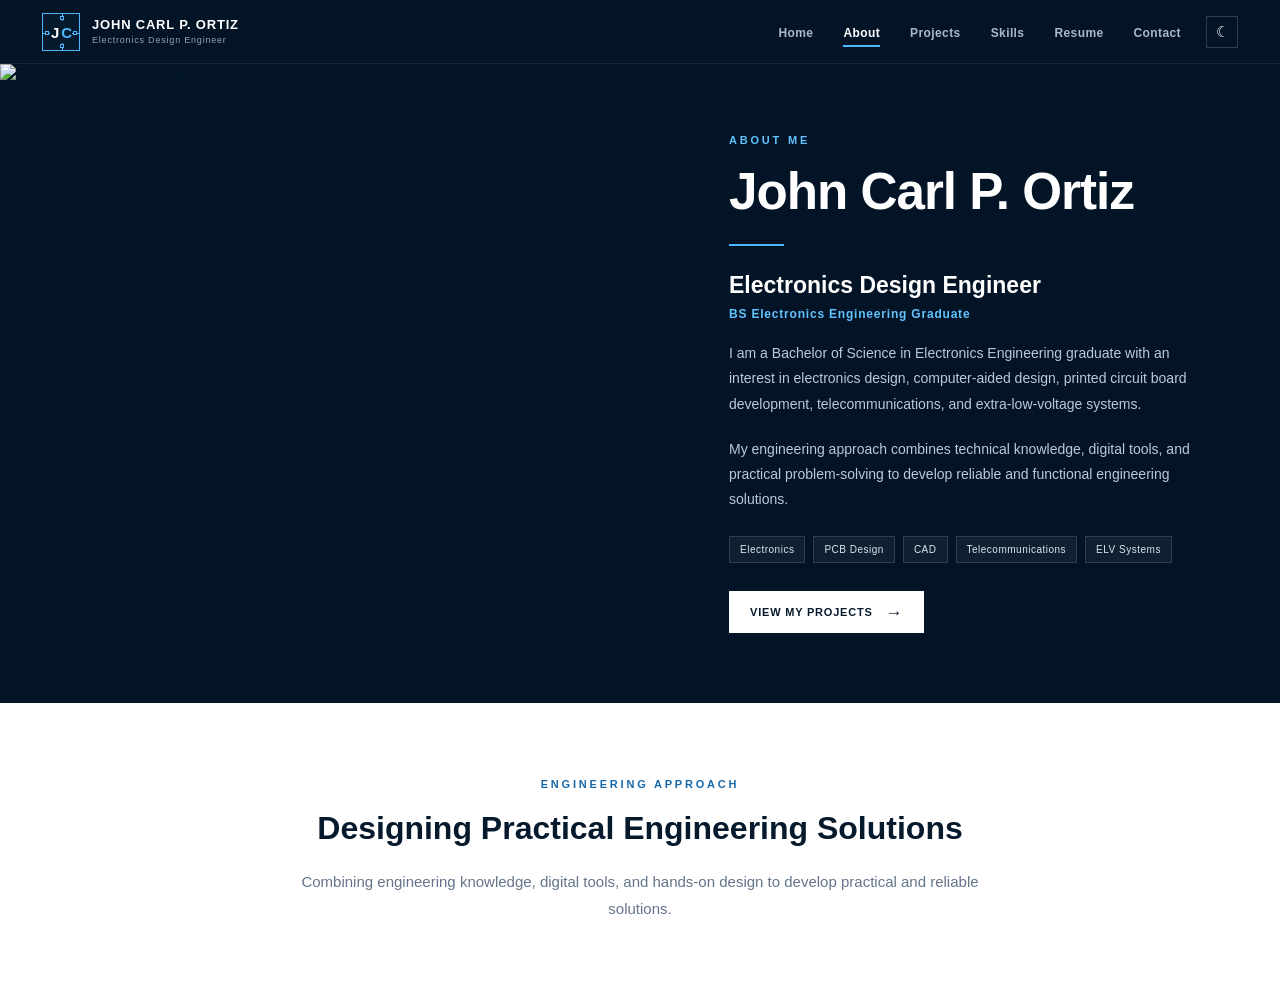
==== commit c30d8bc8: "Update about.html" ====
--- a/about.html
+++ b/about.html
@@ -2,52 +2,25 @@
 <html lang="en">
 
 <head>
-
     <meta charset="UTF-8">
-
-    <meta
-        name="viewport"
-        content="width=device-width, initial-scale=1.0"
-    >
-
-    <title>
-        About | John Carl P. Ortiz
-    </title>
-
-    <link
-        rel="stylesheet"
-        href="style.css"
-    >
-
+    <meta name="viewport" content="width=device-width, initial-scale=1.0">
+
+    <title>About | John Carl P. Ortiz</title>
+
+    <link rel="stylesheet" href="style.css">
 </head>
 
-
 <body>
 
-
-<!-- =====================================================
-     HEADER
-     ===================================================== -->
-
 <header class="site-header">
 
     <div class="header-container">
 
-
-        <!-- LOGO + NAME -->
-
-        <a
-            href="index.html"
-            class="brand"
-        >
-
-            <div
-                class="brand-logo"
-                aria-label="JC Engineering Logo"
-            >
+        <a href="index.html" class="brand">
+
+            <div class="brand-logo" aria-label="JC Engineering Logo">
 
                 <span class="logo-j">J</span>
-
                 <span class="logo-c">C</span>
 
                 <span class="circuit circuit-top"></span>
@@ -62,186 +35,54 @@
 
             </div>
 
-
             <div class="brand-text">
-
-                <strong>
-                    JOHN CARL P. ORTIZ
-                </strong>
-
-                <small>
-                    Electronics Design Engineer
-                </small>
-
+                <strong>JOHN CARL P. ORTIZ</strong>
+                <small>Electronics Design Engineer</small>
             </div>
 
         </a>
 
 
-        <!-- NAVIGATION -->
-
         <nav class="main-nav">
 
-            <a href="index.html">
-                Home
-            </a>
-
-            <a
-                href="about.html"
-                class="active"
-            >
-                About
-            </a>
-
-            <a href="projects.html">
-                Projects
-            </a>
-
-            <a href="skills.html">
-                Skills
-            </a>
-
-            <a href="resume.html">
-                Resume
-            </a>
-
-            <a href="contact.html">
-                Contact
-            </a>
+            <a href="index.html">Home</a>
+
+            <a href="about.html" class="active">About</a>
+
+            <a href="projects.html">Projects</a>
+
+            <a href="skills.html">Skills</a>
+
+            <a href="resume.html">Resume</a>
+
+            <a href="contact.html">Contact</a>
 
         </nav>
 
-
-        <!-- THEME BUTTON -->
 
         <button
             class="theme-button"
             id="themeButton"
-            aria-label="Toggle theme"
-        >
+            aria-label="Toggle theme">
             ☾
         </button>
 
-
     </div>
 
 </header>
 
 
-
-<!-- =====================================================
-     MAIN
-     ===================================================== -->
-
 <main>
 
-
-    <!-- =================================================
-         ABOUT MAIN
-         TEXT LEFT / IMAGE RIGHT
-         ================================================= -->
+    <!-- =====================================================
+         ABOUT HERO
+         IMAGE LEFT + TEXT RIGHT
+         ===================================================== -->
 
     <section class="about-main">
 
 
-        <!-- LEFT SIDE — TEXT -->
-
-        <div class="about-content">
-
-            <div class="about-content-inner">
-
-
-                <p class="about-label">
-                    ABOUT ME
-                </p>
-
-
-                <h1>
-                    John Carl P. Ortiz
-                </h1>
-
-
-                <div class="about-line"></div>
-
-
-                <h2>
-                    Electronics Design Engineer
-                </h2>
-
-
-                <p class="about-role">
-                    BS Electronics Engineering Graduate
-                </p>
-
-
-                <p class="about-description">
-
-                    I am a Bachelor of Science in Electronics
-                    Engineering graduate with an interest in
-                    electronics design, computer-aided design,
-                    printed circuit board development,
-                    telecommunications, and extra-low-voltage
-                    systems.
-
-                </p>
-
-
-                <p class="about-description">
-
-                    My engineering approach combines technical
-                    knowledge, digital tools, and practical
-                    problem-solving to develop reliable and
-                    functional engineering solutions.
-
-                </p>
-
-
-                <div class="about-specialties">
-
-                    <span>
-                        Electronics
-                    </span>
-
-                    <span>
-                        PCB Design
-                    </span>
-
-                    <span>
-                        CAD
-                    </span>
-
-                    <span>
-                        Telecommunications
-                    </span>
-
-                    <span>
-                        ELV Systems
-                    </span>
-
-                </div>
-
-
-                <a
-                    href="projects.html"
-                    class="button about-project-button"
-                >
-
-                    View My Projects
-
-                    <span>
-                        →
-                    </span>
-
-                </a>
-
-
-            </div>
-
-        </div>
-
-
-
-        <!-- RIGHT SIDE — IMAGE -->
+        <!-- LEFT: ENGINEERING IMAGE -->
 
         <div class="about-visual">
 
@@ -253,50 +94,113 @@
         </div>
 
 
+        <!-- RIGHT: ABOUT INFORMATION -->
+
+        <div class="about-content">
+
+            <div class="about-content-inner">
+
+                <p class="about-label">
+                    ABOUT ME
+                </p>
+
+
+                <h1>
+                    John Carl P. Ortiz
+                </h1>
+
+
+                <div class="about-line"></div>
+
+
+                <h2>
+                    Electronics Design Engineer
+                </h2>
+
+
+                <p class="about-role">
+                    BS Electronics Engineering Graduate
+                </p>
+
+
+                <p class="about-description">
+                    I am a Bachelor of Science in Electronics Engineering
+                    graduate with an interest in electronics design,
+                    computer-aided design, printed circuit board development,
+                    telecommunications, and extra-low-voltage systems.
+                </p>
+
+
+                <p class="about-description">
+                    My engineering approach combines technical knowledge,
+                    digital tools, and practical problem-solving to develop
+                    reliable and functional engineering solutions.
+                </p>
+
+
+                <div class="about-specialties">
+
+                    <span>Electronics</span>
+
+                    <span>PCB Design</span>
+
+                    <span>CAD</span>
+
+                    <span>Telecommunications</span>
+
+                    <span>ELV Systems</span>
+
+                </div>
+
+
+                <a
+                    href="projects.html"
+                    class="button about-project-button">
+
+                    View My Projects
+
+                    <span>→</span>
+
+                </a>
+
+            </div>
+
+        </div>
+
     </section>
 
 
-
-    <!-- =================================================
-         LOWER WHITE SECTION
-         ================================================= -->
+    <!-- =====================================================
+         LOWER STATEMENT
+         ===================================================== -->
 
     <section class="about-statement">
 
         <div class="about-statement-inner">
-
 
             <p class="about-label">
                 ENGINEERING APPROACH
             </p>
 
-
             <h2>
                 Designing Practical Engineering Solutions
             </h2>
 
-
             <p>
-
                 Combining engineering knowledge, digital tools,
                 and hands-on design to develop practical and
                 reliable solutions.
-
             </p>
 
-
         </div>
 
     </section>
 
-
 </main>
 
 
-
 <script src="script.js"></script>
 
-
 </body>
 
 </html>
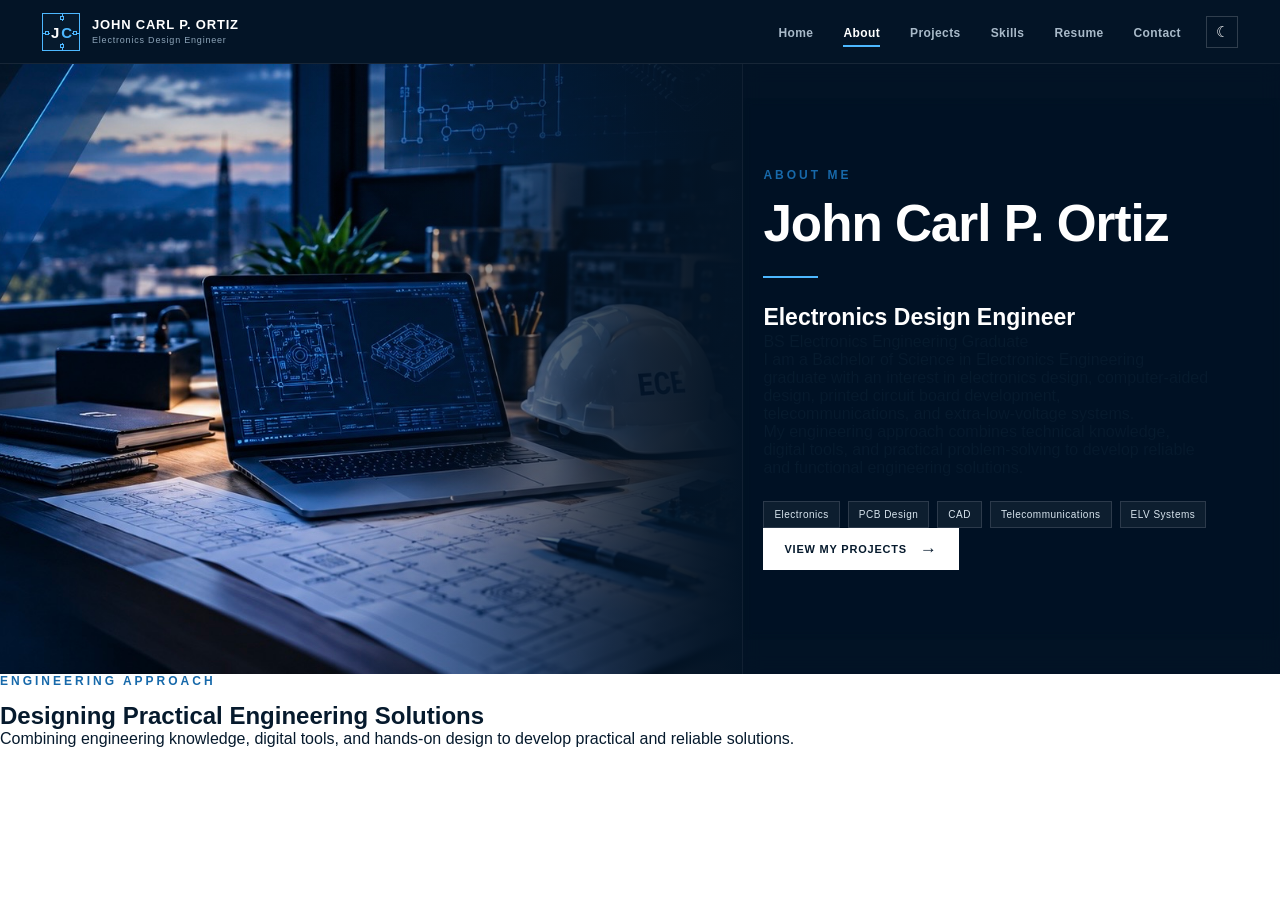
==== commit fa82a819: "Update about.html" ====
--- a/about.html
+++ b/about.html
@@ -42,23 +42,16 @@
 
         </a>
 
-
         <nav class="main-nav">
 
             <a href="index.html">Home</a>
-
             <a href="about.html" class="active">About</a>
-
             <a href="projects.html">Projects</a>
-
             <a href="skills.html">Skills</a>
-
             <a href="resume.html">Resume</a>
-
             <a href="contact.html">Contact</a>
 
         </nav>
-
 
         <button
             class="theme-button"
@@ -74,88 +67,78 @@
 
 <main>
 
-    <!-- =====================================================
-         ABOUT HERO
-         IMAGE LEFT + TEXT RIGHT
-         ===================================================== -->
+    <!-- ABOUT HERO -->
 
     <section class="about-main">
 
-
-        <!-- LEFT: ENGINEERING IMAGE -->
+        <!-- Full background image -->
 
         <div class="about-visual">
 
             <img
                 src="images/about-engineering.PNG"
-                alt="Electronics Engineering"
-            >
+                alt="Electronics Engineering workspace">
 
         </div>
 
 
-        <!-- RIGHT: ABOUT INFORMATION -->
+        <!-- Text overlay -->
 
         <div class="about-content">
 
             <div class="about-content-inner">
 
-                <p class="about-label">
+                <p class="section-label">
                     ABOUT ME
                 </p>
-
 
                 <h1>
                     John Carl P. Ortiz
                 </h1>
 
-
                 <div class="about-line"></div>
-
 
                 <h2>
                     Electronics Design Engineer
                 </h2>
 
-
-                <p class="about-role">
+                <p class="about-degree">
                     BS Electronics Engineering Graduate
                 </p>
 
 
-                <p class="about-description">
+                <p class="about-text">
                     I am a Bachelor of Science in Electronics Engineering
                     graduate with an interest in electronics design,
                     computer-aided design, printed circuit board development,
                     telecommunications, and extra-low-voltage systems.
                 </p>
 
-
-                <p class="about-description">
+                <p class="about-text">
                     My engineering approach combines technical knowledge,
                     digital tools, and practical problem-solving to develop
                     reliable and functional engineering solutions.
                 </p>
 
 
+                <!-- Specialties -->
+
                 <div class="about-specialties">
 
                     <span>Electronics</span>
-
                     <span>PCB Design</span>
-
                     <span>CAD</span>
-
                     <span>Telecommunications</span>
-
                     <span>ELV Systems</span>
 
                 </div>
 
 
+                <!-- Button -->
+
                 <a
                     href="projects.html"
-                    class="button about-project-button">
+                    class="button button-primary about-button">
 
                     View My Projects
 
@@ -170,15 +153,13 @@
     </section>
 
 
-    <!-- =====================================================
-         LOWER STATEMENT
-         ===================================================== -->
+    <!-- ENGINEERING APPROACH -->
 
-    <section class="about-statement">
+    <section class="engineering-approach">
 
-        <div class="about-statement-inner">
+        <div class="approach-container">
 
-            <p class="about-label">
+            <p class="section-label">
                 ENGINEERING APPROACH
             </p>
 
--- a/style.css
+++ b/style.css
@@ -5,7 +5,9 @@
    ========================================================= */
 
 
-/* GLOBAL */
+/* =========================================================
+   GLOBAL
+   ========================================================= */
 
 * {
     margin: 0;
@@ -38,61 +40,99 @@
 }
 
 
-/* HEADER */
+/* =========================================================
+   HEADER
+   ========================================================= */
 
 .site-header {
     position: fixed;
+
     top: 0;
     left: 0;
+
     width: 100%;
     height: 64px;
+
     background: #031426;
-    border-bottom: 1px solid rgba(255, 255, 255, 0.08);
+
+    border-bottom:
+        1px solid
+        rgba(255, 255, 255, 0.08);
+
     z-index: 1000;
 }
 
 .header-container {
     width: 100%;
     max-width: 1440px;
+
     height: 64px;
+
     margin: 0 auto;
+
     padding: 0 42px;
+
     display: flex;
+
     align-items: center;
+
     justify-content: space-between;
 }
 
 
-/* LOGO */
+/* =========================================================
+   LOGO
+   ========================================================= */
 
 .brand {
     display: flex;
+
     align-items: center;
+
     gap: 12px;
+
     flex-shrink: 0;
 }
 
 .brand-logo {
     position: relative;
+
     width: 38px;
     height: 38px;
-    border: 1px solid #4db8ff;
+
+    border:
+        1px solid
+        #4db8ff;
+
     background: #061a2d;
+
     display: flex;
+
     align-items: center;
     justify-content: center;
+
     overflow: hidden;
+
     flex-shrink: 0;
 }
 
 .logo-j,
 .logo-c {
     position: absolute;
+
     color: #ffffff;
-    font-family: Arial, Helvetica, sans-serif;
+
+    font-family:
+        Arial,
+        Helvetica,
+        sans-serif;
+
     font-size: 15px;
+
     font-weight: 800;
+
     line-height: 1;
+
     z-index: 3;
 }
 
@@ -102,18 +142,25 @@
 
 .logo-c {
     right: 7px;
+
     color: #4db8ff;
 }
+
+
+/* CIRCUITS */
 
 .circuit {
     position: absolute;
+
     background: #4db8ff;
+
     z-index: 1;
 }
 
 .circuit-top {
     width: 1px;
     height: 7px;
+
     top: 0;
     left: 19px;
 }
@@ -121,6 +168,7 @@
 .circuit-bottom {
     width: 1px;
     height: 7px;
+
     bottom: 0;
     left: 19px;
 }
@@ -128,6 +176,7 @@
 .circuit-left {
     width: 7px;
     height: 1px;
+
     left: 0;
     top: 19px;
 }
@@ -135,16 +184,26 @@
 .circuit-right {
     width: 7px;
     height: 1px;
+
     right: 0;
     top: 19px;
 }
 
+
+/* NODES */
+
 .node {
     position: absolute;
+
     width: 4px;
     height: 4px;
-    border: 1px solid #4db8ff;
+
+    border:
+        1px solid
+        #4db8ff;
+
     background: #061a2d;
+
     z-index: 2;
 }
 
@@ -169,47 +228,70 @@
 }
 
 
-/* BRAND TEXT */
+/* =========================================================
+   BRAND TEXT
+   ========================================================= */
 
 .brand-text {
     display: flex;
+
     flex-direction: column;
+
     line-height: 1.1;
 }
 
 .brand-text strong {
     color: #ffffff;
+
     font-size: 13px;
+
     font-weight: 700;
+
     letter-spacing: 0.8px;
 }
 
 .brand-text small {
     margin-top: 4px;
+
     color: #8da4b8;
+
     font-size: 9px;
+
     letter-spacing: 0.8px;
 }
 
 
-/* NAVIGATION */
+/* =========================================================
+   NAVIGATION
+   ========================================================= */
 
 .main-nav {
     display: flex;
+
     align-items: center;
+
     gap: 30px;
+
     margin-left: auto;
+
     margin-right: 25px;
 }
 
 .main-nav a {
     position: relative;
+
     color: #a9bac9;
+
     font-size: 12px;
+
     font-weight: 600;
+
     letter-spacing: 0.4px;
+
     padding: 23px 0 21px;
-    transition: color 0.2s ease;
+
+    transition:
+        color 0.2s ease;
 }
 
 .main-nav a:hover {
@@ -222,156 +304,246 @@
 
 .main-nav a.active::after {
     content: "";
+
     position: absolute;
+
     left: 0;
     right: 0;
+
     bottom: 14px;
+
     height: 2px;
+
     background: #4db8ff;
 }
 
 
-/* THEME BUTTON */
+/* =========================================================
+   THEME BUTTON
+   ========================================================= */
 
 .theme-button {
     width: 32px;
     height: 32px;
+
     display: flex;
+
     align-items: center;
     justify-content: center;
-    border: 1px solid rgba(255, 255, 255, 0.18);
+
+    border:
+        1px solid
+        rgba(255, 255, 255, 0.18);
+
     background: transparent;
+
     color: #ffffff;
+
     font-size: 15px;
+
     cursor: pointer;
 }
 
 .theme-button:hover {
-    background: rgba(255, 255, 255, 0.08);
-    border-color: rgba(255, 255, 255, 0.35);
-}
-
-
-/* HOME HERO */
+    background:
+        rgba(255, 255, 255, 0.08);
+
+    border-color:
+        rgba(255, 255, 255, 0.35);
+}
+
+
+/* =========================================================
+   HOME HERO
+   ========================================================= */
 
 .hero {
     position: relative;
+
     width: 100%;
+
     min-height: 445px;
+
     margin-top: 64px;
+
     overflow: hidden;
+
     background: #031426;
 }
 
 .hero-background {
     position: absolute;
+
     inset: 0;
+
     width: 100%;
     height: 100%;
-    background-image: url("images/hero-pcb.PNG");
+
+    background-image:
+        url("images/hero-pcb.PNG");
+
     background-size: cover;
-    background-position: center center;
+
+    background-position:
+        center center;
+
     background-repeat: no-repeat;
+
     z-index: 0;
 }
 
 .hero-overlay {
     position: absolute;
+
     inset: 0;
+
     width: 100%;
     height: 100%;
-    background: linear-gradient(
-        90deg,
-        rgba(1, 18, 34, 0.25) 0%,
-        rgba(1, 18, 34, 0.10) 45%,
-        rgba(1, 18, 34, 0) 100%
-    );
+
+    background:
+        linear-gradient(
+            90deg,
+            rgba(1, 18, 34, 0.25) 0%,
+            rgba(1, 18, 34, 0.10) 45%,
+            rgba(1, 18, 34, 0) 100%
+        );
+
     z-index: 1;
+
     pointer-events: none;
 }
 
 .hero-container {
     position: relative;
+
     z-index: 2;
+
     width: 100%;
+
     max-width: 1440px;
+
     min-height: 445px;
+
     margin: 0 auto;
+
     padding: 55px 42px 40px;
+
     display: flex;
+
     align-items: center;
 }
 
 .hero-content {
     position: relative;
+
     z-index: 5;
+
     width: 100%;
+
     max-width: 650px;
 }
 
 .hero-eyebrow {
     margin-bottom: 13px;
+
     color: #62c3ff;
+
     font-size: 11px;
+
     font-weight: 700;
+
     letter-spacing: 2.3px;
 }
 
 .hero-content h1 {
     margin: 0;
+
     color: #ffffff;
-    font-size: clamp(38px, 5vw, 64px);
+
+    font-size:
+        clamp(38px, 5vw, 64px);
+
     line-height: 1.02;
+
     font-weight: 700;
+
     letter-spacing: -1.5px;
 }
 
 .hero-content h2 {
     margin-top: 14px;
+
     color: #d4e4ef;
+
     font-size: 21px;
+
     line-height: 1.3;
+
     font-weight: 400;
 }
 
 .hero-specialties {
     display: flex;
+
     flex-wrap: wrap;
+
     align-items: center;
+
     gap: 9px;
+
     margin-top: 21px;
+
     color: #d8e6ef;
+
     font-size: 11px;
+
     letter-spacing: 0.6px;
 }
 
 .hero-specialties i {
     color: #4db8ff;
+
     font-style: normal;
 }
 
 
-/* BUTTONS */
+/* =========================================================
+   BUTTONS
+   ========================================================= */
 
 .hero-buttons {
     display: flex;
+
     flex-wrap: wrap;
+
     align-items: center;
+
     gap: 13px;
+
     margin-top: 31px;
 }
 
 .button {
     display: inline-flex;
+
     align-items: center;
+
     justify-content: center;
+
     gap: 13px;
+
     min-height: 42px;
+
     padding: 0 20px;
+
     font-size: 11px;
+
     font-weight: 700;
+
     letter-spacing: 0.8px;
+
     text-transform: uppercase;
+
     transition:
         transform 0.2s ease,
         background 0.2s ease,
@@ -384,96 +556,142 @@
 
 .button-primary {
     background: #ffffff;
+
     color: #061a2d;
-    border: 1px solid #ffffff;
+
+    border:
+        1px solid
+        #ffffff;
 }
 
 .button-primary:hover {
     background: #dff3ff;
+
     border-color: #dff3ff;
 }
 
 .button-outline {
     background: transparent;
+
     color: #ffffff;
-    border: 1px solid rgba(255, 255, 255, 0.55);
+
+    border:
+        1px solid
+        rgba(255, 255, 255, 0.55);
 }
 
 .button-outline:hover {
-    background: rgba(255, 255, 255, 0.08);
+    background:
+        rgba(255, 255, 255, 0.08);
+
     border-color: #ffffff;
 }
 
 .button span {
     font-size: 17px;
+
     line-height: 1;
 }
 
 
-/* HERO MESSAGE */
+/* =========================================================
+   HERO MESSAGE
+   ========================================================= */
 
 .hero-message {
     position: absolute;
+
     right: 42px;
     bottom: 35px;
+
     z-index: 4;
+
     text-align: right;
 }
 
 .hero-message p {
-    color: rgba(255, 255, 255, 0.88);
+    color:
+        rgba(255, 255, 255, 0.88);
+
     font-size: 11px;
+
     line-height: 1.6;
+
     letter-spacing: 1.4px;
+
     text-transform: uppercase;
 }
 
 .hero-message span {
     display: block;
+
     width: 45px;
+
     height: 1px;
+
     margin: 12px 0 0 auto;
+
     background: #4db8ff;
 }
 
 
-/* HOME ENGINEERING FOCUS */
+/* =========================================================
+   HOME ENGINEERING FOCUS
+   ========================================================= */
 
 .engineering-focus {
     width: 100%;
+
     background: #ffffff;
+
     padding: 75px 42px 85px;
 }
 
 .focus-container {
     width: 100%;
+
     max-width: 850px;
+
     margin: 0 auto;
+
     text-align: center;
 }
 
 .section-label {
     margin: 0 0 14px;
+
     color: #1769aa;
+
     font-size: 12px;
+
     font-weight: 700;
+
     letter-spacing: 3px;
 }
 
 .focus-container h2 {
     margin: 0;
+
     color: #061a2d;
+
     font-size: 32px;
+
     line-height: 1.25;
+
     font-weight: 700;
+
     letter-spacing: -0.5px;
 }
 
 .focus-intro {
     max-width: 680px;
+
     margin: 20px auto 0;
+
     color: #64748b;
+
     font-size: 15px;
+
     line-height: 1.8;
 }
 
@@ -481,203 +699,364 @@
 /* =========================================================
    ABOUT PAGE
    IMAGE LEFT
-   TEXT RIGHT
+   GLASS TEXT RIGHT
    ========================================================= */
 
 .about-main {
     position: relative;
+
     width: 100%;
+
     min-height: 610px;
+
     margin-top: 64px;
+
     display: grid;
-    grid-template-columns: 55% 45%;
+
+    grid-template-columns:
+        58% 42%;
+
     background: #031426;
+
     overflow: hidden;
 }
 
 
-/* ABOUT IMAGE */
+/* =========================================================
+   ABOUT IMAGE — LEFT
+   ========================================================= */
 
 .about-visual {
     position: relative;
+
     width: 100%;
+
     height: 610px;
+
     min-height: 610px;
+
     overflow: hidden;
+
     background: #031426;
+
+    z-index: 1;
 }
 
 .about-visual img {
     position: absolute;
+
     top: 0;
     left: 0;
+
     width: 100%;
     height: 100%;
+
     display: block;
+
     object-fit: cover;
 
-    /* CHANGED:
-       Shows more of the RIGHT side of the image,
-       including the laptop and hardhat / ECE area.
+    /*
+       RIGHT-SIDE IMAGE CROP
+
+       This brings more of the laptop,
+       hardhat and ECE area into view.
     */
-    object-position: 75% center;
+
+    object-position:
+        75% center;
 
     z-index: 1;
 }
 
 
-/* ABOUT IMAGE FADE */
+/* =========================================================
+   ABOUT IMAGE → NAVY TRANSITION
+   ========================================================= */
 
 .about-visual::after {
     content: "";
+
     position: absolute;
+
     top: 0;
+
     right: -1px;
-    width: 50%;
+
+    width: 60%;
+
     height: 100%;
-    background: linear-gradient(
-        90deg,
-        rgba(3, 20, 38, 0) 0%,
-        rgba(3, 20, 38, 0.10) 15%,
-        rgba(3, 20, 38, 0.30) 32%,
-        rgba(3, 20, 38, 0.58) 52%,
-        rgba(3, 20, 38, 0.82) 72%,
-        #031426 100%
-    );
+
+    background:
+        linear-gradient(
+            90deg,
+
+            rgba(3, 20, 38, 0) 0%,
+
+            rgba(3, 20, 38, 0.06) 8%,
+
+            rgba(3, 20, 38, 0.14) 18%,
+
+            rgba(3, 20, 38, 0.28) 32%,
+
+            rgba(3, 20, 38, 0.45) 45%,
+
+            rgba(3, 20, 38, 0.63) 58%,
+
+            rgba(3, 20, 38, 0.78) 70%,
+
+            rgba(3, 20, 38, 0.90) 82%,
+
+            rgba(3, 20, 38, 0.97) 92%,
+
+            #031426 100%
+        );
+
     z-index: 2;
+
     pointer-events: none;
 }
 
 
-/* ABOUT TEXT */
+/* =========================================================
+   ABOUT CONTENT — RIGHT
+   ========================================================= */
 
 .about-content {
     position: relative;
+
+    width: 100%;
+
+    min-height: 610px;
+
+    display: flex;
+
+    align-items: center;
+
+    /*
+       TRANSPARENT NAVY GLASS
+    */
+
+    background:
+        rgba(3, 20, 38, 0.48);
+
+    /*
+       BLUR IMAGE BEHIND TEXT
+    */
+
+    backdrop-filter:
+        blur(10px);
+
+    -webkit-backdrop-filter:
+        blur(10px);
+
+    border-left:
+        1px solid
+        rgba(255, 255, 255, 0.06);
+
     z-index: 3;
-    width: 100%;
-    min-height: 610px;
-    background: #031426;
-    display: flex;
-    align-items: center;
-}
+}
+
+
+/* =========================================================
+   ABOUT TEXT GLASS PANEL
+   ========================================================= */
 
 .about-content-inner {
     width: 100%;
+
     max-width: 610px;
-    padding: 70px 70px 70px 25px;
-}
-
-
-/* ABOUT LABEL */
+
+    padding:
+        70px
+        70px
+        70px
+        20px;
+
+    background:
+        rgba(3, 20, 38, 0.18);
+
+    backdrop-filter:
+        blur(4px);
+
+    -webkit-backdrop-filter:
+        blur(4px);
+}
+
+
+/* =========================================================
+   ABOUT LABEL
+   ========================================================= */
 
 .about-label {
     margin-bottom: 18px;
+
     color: #62c3ff;
+
     font-size: 11px;
+
     font-weight: 700;
+
     letter-spacing: 2.8px;
+
     text-transform: uppercase;
 }
 
 
-/* ABOUT NAME */
+/* =========================================================
+   ABOUT NAME
+   ========================================================= */
 
 .about-content h1 {
     margin: 0;
+
     color: #ffffff;
-    font-size: clamp(34px, 4vw, 52px);
+
+    font-size:
+        clamp(34px, 4vw, 52px);
+
     line-height: 1.08;
+
     font-weight: 700;
+
     letter-spacing: -1px;
 }
 
 
-/* ABOUT LINE */
+/* =========================================================
+   ABOUT BLUE LINE
+   ========================================================= */
 
 .about-line {
     width: 55px;
+
     height: 2px;
+
     margin: 25px 0;
+
     background: #4db8ff;
 }
 
 
-/* ABOUT POSITION */
+/* =========================================================
+   ABOUT POSITION
+   ========================================================= */
 
 .about-content h2 {
     margin: 0;
+
     color: #ffffff;
+
     font-size: 23px;
+
     font-weight: 600;
+
     line-height: 1.3;
 }
 
 .about-role {
     margin-top: 6px;
+
     color: #62c3ff;
+
     font-size: 12px;
+
     font-weight: 600;
+
     letter-spacing: 0.8px;
 }
 
 
-/* ABOUT DESCRIPTION */
+/* =========================================================
+   ABOUT DESCRIPTION
+   ========================================================= */
 
 .about-description {
     max-width: 560px;
+
     margin-top: 20px;
+
     color: #b9cbd8;
+
     font-size: 14px;
+
     line-height: 1.8;
 }
 
 
-/* ABOUT SPECIALTIES */
+/* =========================================================
+   ABOUT SPECIALTIES
+   ========================================================= */
 
 .about-specialties {
     display: flex;
+
     flex-wrap: wrap;
+
     gap: 8px;
+
     margin-top: 24px;
 }
 
 .about-specialties span {
     padding: 7px 10px;
+
     color: #d8e6ef;
-    background: rgba(255, 255, 255, 0.05);
-    border: 1px solid rgba(255, 255, 255, 0.13);
+
+    background:
+        rgba(255, 255, 255, 0.05);
+
+    border:
+        1px solid
+        rgba(255, 255, 255, 0.13);
+
     font-size: 10px;
+
     letter-spacing: 0.5px;
 }
 
 
-/* ABOUT PROJECT BUTTON */
+/* =========================================================
+   ABOUT PROJECT BUTTON
+   ========================================================= */
 
 .about-project-button {
     margin-top: 28px;
+
     background: #ffffff;
+
     color: #061a2d;
-    border: 1px solid #ffffff;
+
+    border:
+        1px solid
+        #ffffff;
 }
 
 .about-project-button:hover {
     background: #dff3ff;
+
     border-color: #dff3ff;
 }
 
 
-/* ABOUT LOWER SECTION */
+/* =========================================================
+   ABOUT LOWER WHITE SECTION
+   ========================================================= */
 
 .about-statement {
     width: 100%;
+
     background: #ffffff;
+
     padding: 75px 42px 80px;
 }
 
 .about-statement-inner {
     width: 100%;
+
     max-width: 850px;
+
     margin: 0 auto;
+
     text-align: center;
 }
 
@@ -687,16 +1066,23 @@
 
 .about-statement h2 {
     margin: 0;
+
     color: #061a2d;
+
     font-size: 32px;
+
     line-height: 1.25;
 }
 
 .about-statement-inner > p:last-child {
     max-width: 680px;
+
     margin: 20px auto 0;
+
     color: #64748b;
+
     font-size: 15px;
+
     line-height: 1.8;
 }
 
@@ -713,6 +1099,7 @@
 
     .main-nav {
         gap: 18px;
+
         margin-right: 18px;
     }
 
@@ -722,6 +1109,7 @@
 
     .hero-container {
         padding-left: 30px;
+
         padding-right: 30px;
     }
 
@@ -729,13 +1117,19 @@
         right: 30px;
     }
 
+
+    /* ABOUT */
+
     .about-main {
-        grid-template-columns: 52% 48%;
+        grid-template-columns:
+            55% 45%;
+
         min-height: 560px;
     }
 
     .about-visual {
         height: 560px;
+
         min-height: 560px;
     }
 
@@ -744,7 +1138,11 @@
     }
 
     .about-content-inner {
-        padding: 55px 40px 55px 15px;
+        padding:
+            55px
+            40px
+            55px
+            15px;
     }
 
     .about-content h1 {
@@ -761,27 +1159,37 @@
 
     .site-header {
         height: auto;
+
         min-height: 64px;
     }
 
     .header-container {
         min-height: 64px;
+
         padding: 10px 20px;
+
         flex-wrap: wrap;
     }
 
     .main-nav {
         order: 3;
+
         width: 100%;
+
         margin: 5px 0 0;
+
         padding-bottom: 5px;
+
         justify-content: center;
+
         gap: 18px;
+
         overflow-x: auto;
     }
 
     .main-nav a {
         padding: 8px 0;
+
         white-space: nowrap;
     }
 
@@ -798,12 +1206,18 @@
 
     .hero {
         margin-top: 108px;
+
         min-height: 520px;
     }
 
     .hero-container {
         min-height: 520px;
-        padding: 55px 25px 100px;
+
+        padding:
+            55px
+            25px
+            100px;
+
         align-items: center;
     }
 
@@ -821,77 +1235,145 @@
 
     .hero-message {
         right: 25px;
+
         bottom: 28px;
     }
 
     .engineering-focus {
-        padding: 60px 25px 65px;
-    }
-
-
-    /* ABOUT
-       IMAGE LEFT
-       TEXT RIGHT
-    */
+        padding:
+            60px
+            25px
+            65px;
+    }
+
+
+    /* =====================================================
+       ABOUT
+       IMAGE LEFT / TEXT RIGHT
+       ===================================================== */
 
     .about-main {
         display: grid;
-        grid-template-columns: 52% 48%;
+
+        grid-template-columns:
+            55% 45%;
+
         width: 100%;
+
         min-height: 560px;
+
         margin-top: 108px;
+
         background: #031426;
+
         overflow: hidden;
     }
+
+
+    /* IMAGE */
 
     .about-visual {
         position: relative;
+
         width: 100%;
+
         height: 560px;
+
         min-height: 560px;
+
         overflow: hidden;
     }
 
     .about-visual img {
         position: absolute;
+
         top: 0;
         left: 0;
+
         width: 100%;
         height: 100%;
+
         object-fit: cover;
 
-        /* Keep the right-side crop on iPad/tablet */
-        object-position: 75% center;
-    }
+        object-position:
+            75% center;
+    }
+
+
+    /* IMAGE TRANSITION */
 
     .about-visual::after {
         top: 0;
-        right: 0;
-        width: 55%;
+
+        right: -1px;
+
+        width: 65%;
+
         height: 100%;
-        background: linear-gradient(
-            90deg,
-            rgba(3, 20, 38, 0) 0%,
-            rgba(3, 20, 38, 0.12) 15%,
-            rgba(3, 20, 38, 0.32) 35%,
-            rgba(3, 20, 38, 0.62) 55%,
-            rgba(3, 20, 38, 0.85) 75%,
-            #031426 100%
-        );
-    }
+
+        background:
+            linear-gradient(
+                90deg,
+
+                rgba(3, 20, 38, 0) 0%,
+
+                rgba(3, 20, 38, 0.08) 10%,
+
+                rgba(3, 20, 38, 0.22) 25%,
+
+                rgba(3, 20, 38, 0.42) 40%,
+
+                rgba(3, 20, 38, 0.62) 55%,
+
+                rgba(3, 20, 38, 0.80) 70%,
+
+                rgba(3, 20, 38, 0.94) 88%,
+
+                #031426 100%
+            );
+    }
+
+
+    /* TEXT GLASS */
 
     .about-content {
         width: 100%;
+
         min-height: 560px;
+
         margin: 0;
+
         display: flex;
+
         align-items: center;
-        background: #031426;
+
+        background:
+            rgba(3, 20, 38, 0.48);
+
+        backdrop-filter:
+            blur(8px);
+
+        -webkit-backdrop-filter:
+            blur(8px);
     }
 
     .about-content-inner {
         width: 100%;
-        padding: 45px 25px 45px 10px;
+
+        padding:
+            45px
+            25px
+            45px
+            10px;
+
+        background:
+            rgba(3, 20, 38, 0.18);
+
+        backdrop-filter:
+            blur(4px);
+
+        -webkit-backdrop-filter:
+            blur(4px);
     }
 
     .about-content h1 {
@@ -904,6 +1386,7 @@
 
     .about-description {
         font-size: 12px;
+
         line-height: 1.7;
     }
 
@@ -912,18 +1395,31 @@
     }
 
     .about-specialties span {
-        padding: 6px 8px;
+        padding:
+            6px
+            8px;
+
         font-size: 8px;
     }
 
     .about-project-button {
         margin-top: 22px;
-        padding: 0 12px;
+
+        padding:
+            0
+            12px;
+
         font-size: 9px;
     }
 
+
+    /* LOWER SECTION */
+
     .about-statement {
-        padding: 60px 20px 65px;
+        padding:
+            60px
+            20px
+            65px;
     }
 
     .about-statement h2 {
@@ -948,11 +1444,13 @@
 
     .brand-logo {
         width: 29px;
+
         height: 29px;
     }
 
     .main-nav {
         gap: 14px;
+
         justify-content: flex-start;
     }
 
@@ -969,35 +1467,48 @@
 
     .hero-container {
         min-height: 550px;
-        padding: 50px 20px 100px;
+
+        padding:
+            50px
+            20px
+            100px;
     }
 
     .hero-content h1 {
         font-size: 38px;
+
         letter-spacing: -1px;
     }
 
     .hero-content h2 {
         margin-top: 12px;
+
         font-size: 18px;
     }
 
     .hero-eyebrow {
         font-size: 9px;
+
         letter-spacing: 1.7px;
     }
 
     .hero-specialties {
         gap: 6px;
+
         font-size: 10px;
+
         line-height: 1.7;
     }
 
     .hero-buttons {
         align-items: stretch;
+
         flex-direction: column;
+
         width: 100%;
+
         max-width: 270px;
+
         margin-top: 27px;
     }
 
@@ -1007,11 +1518,13 @@
 
     .hero-message {
         right: 20px;
+
         bottom: 25px;
     }
 
     .hero-message p {
         font-size: 9px;
+
         letter-spacing: 1px;
     }
 
@@ -1019,11 +1532,15 @@
     /* HOME FOCUS */
 
     .engineering-focus {
-        padding: 60px 20px 65px;
+        padding:
+            60px
+            20px
+            65px;
     }
 
     .section-label {
         font-size: 10px;
+
         letter-spacing: 2.5px;
     }
 
@@ -1033,53 +1550,121 @@
 
     .focus-intro {
         font-size: 14px;
+
         line-height: 1.7;
     }
 
 
-    /* ABOUT
-       STILL IMAGE LEFT + TEXT RIGHT
-    */
+    /* =====================================================
+       ABOUT
+       STILL IMAGE LEFT + GLASS TEXT RIGHT
+       ===================================================== */
 
     .about-main {
         display: grid;
-        grid-template-columns: 50% 50%;
+
+        grid-template-columns:
+            50% 50%;
+
         min-height: 520px;
+
         margin-top: 108px;
     }
+
+
+    /* IMAGE */
 
     .about-visual {
         height: 520px;
+
         min-height: 520px;
     }
 
     .about-visual img {
-        object-position: 75% center;
-    }
+        object-position:
+            75% center;
+    }
+
+
+    /* TRANSITION */
+
+    .about-visual::after {
+        width: 70%;
+
+        background:
+            linear-gradient(
+                90deg,
+
+                rgba(3, 20, 38, 0) 0%,
+
+                rgba(3, 20, 38, 0.10) 12%,
+
+                rgba(3, 20, 38, 0.28) 28%,
+
+                rgba(3, 20, 38, 0.50) 45%,
+
+                rgba(3, 20, 38, 0.72) 62%,
+
+                rgba(3, 20, 38, 0.90) 82%,
+
+                #031426 100%
+            );
+    }
+
+
+    /* TEXT */
 
     .about-content {
         min-height: 520px;
+
         display: flex;
+
         align-items: center;
+
+        background:
+            rgba(3, 20, 38, 0.48);
+
+        backdrop-filter:
+            blur(8px);
+
+        -webkit-backdrop-filter:
+            blur(8px);
     }
 
     .about-content-inner {
-        padding: 35px 16px 35px 8px;
+        padding:
+            35px
+            16px
+            35px
+            8px;
+
+        background:
+            rgba(3, 20, 38, 0.18);
+
+        backdrop-filter:
+            blur(4px);
+
+        -webkit-backdrop-filter:
+            blur(4px);
     }
 
     .about-label {
         margin-bottom: 12px;
+
         font-size: 8px;
+
         letter-spacing: 2px;
     }
 
     .about-content h1 {
         font-size: 28px;
+
         letter-spacing: -0.7px;
     }
 
     .about-line {
         width: 40px;
+
         margin: 18px 0;
     }
 
@@ -1093,24 +1678,35 @@
 
     .about-description {
         font-size: 10px;
+
         line-height: 1.65;
+
         margin-top: 14px;
     }
 
     .about-specialties {
         gap: 4px;
+
         margin-top: 15px;
     }
 
     .about-specialties span {
-        padding: 5px 6px;
+        padding:
+            5px
+            6px;
+
         font-size: 7px;
     }
 
     .about-project-button {
         min-height: 34px;
+
         margin-top: 18px;
-        padding: 0 9px;
+
+        padding:
+            0
+            9px;
+
         font-size: 8px;
     }
 
@@ -1118,8 +1714,14 @@
         font-size: 13px;
     }
 
+
+    /* LOWER SECTION */
+
     .about-statement {
-        padding: 55px 20px 60px;
+        padding:
+            55px
+            20px
+            60px;
     }
 
     .about-statement h2 {
@@ -1159,25 +1761,43 @@
 
     .about-main {
         display: grid;
-        grid-template-columns: 48% 52%;
+
+        grid-template-columns:
+            48% 52%;
+
         min-height: 500px;
     }
 
     .about-visual {
         height: 500px;
+
         min-height: 500px;
     }
 
     .about-visual img {
-        object-position: 75% center;
+        object-position:
+            75% center;
     }
 
     .about-content {
         min-height: 500px;
+
+        background:
+            rgba(3, 20, 38, 0.50);
+
+        backdrop-filter:
+            blur(7px);
+
+        -webkit-backdrop-filter:
+            blur(7px);
     }
 
     .about-content-inner {
-        padding: 30px 10px 30px 6px;
+        padding:
+            30px
+            10px
+            30px
+            6px;
     }
 
     .about-content h1 {
@@ -1190,16 +1810,21 @@
 
     .about-description {
         font-size: 9px;
+
         line-height: 1.55;
     }
 
     .about-specialties span {
         font-size: 6.5px;
-        padding: 4px 5px;
+
+        padding:
+            4px
+            5px;
     }
 
     .about-project-button {
         font-size: 7px;
+
         min-height: 31px;
     }
 }
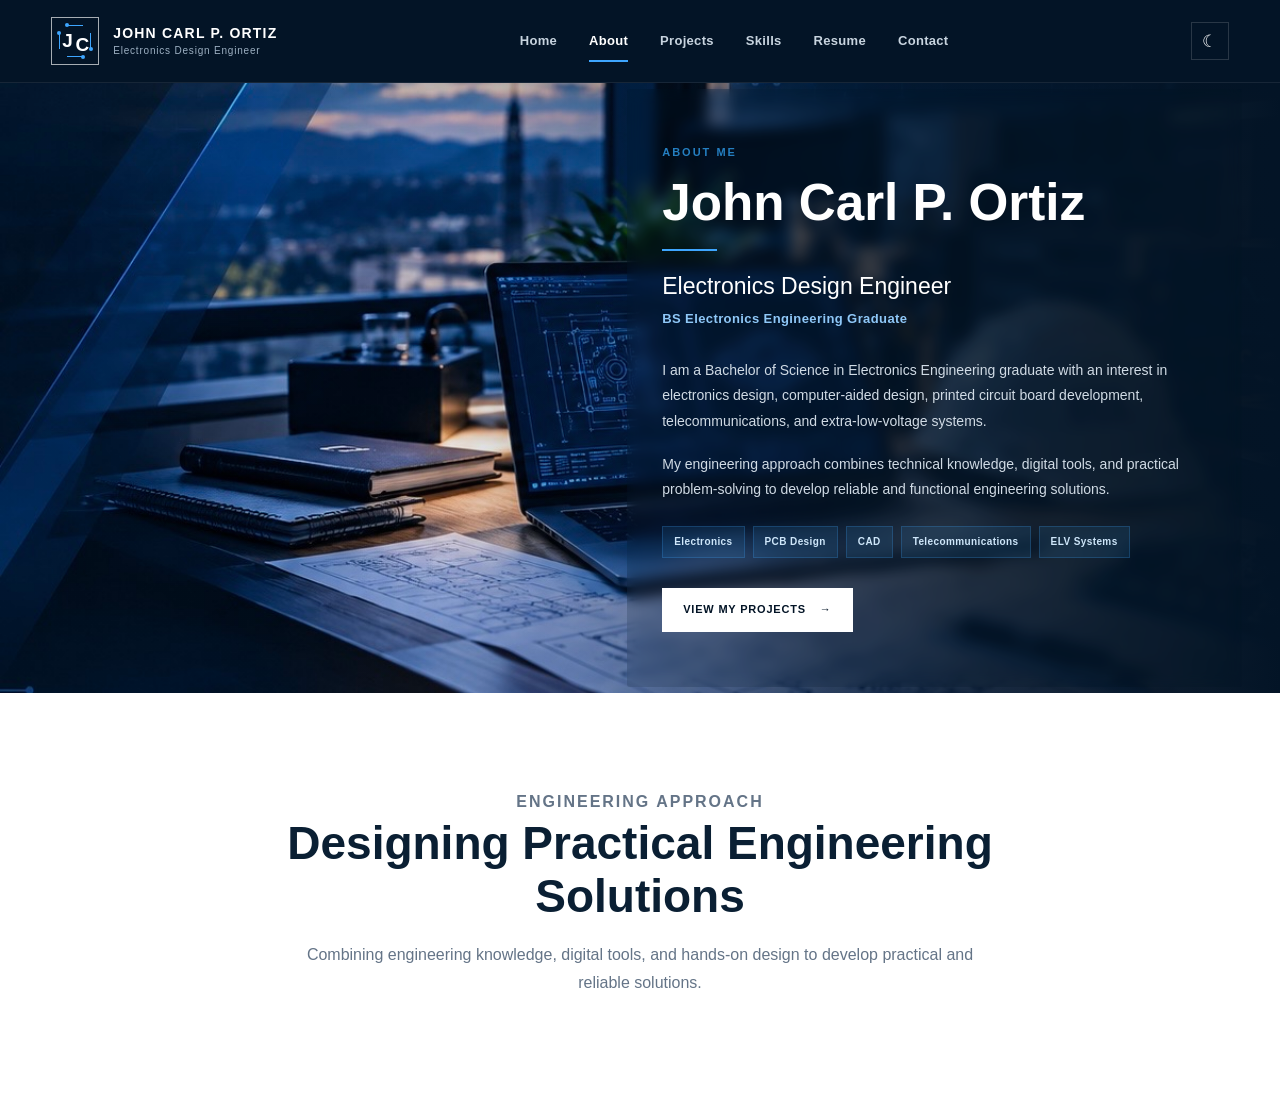
==== commit a039e3a9: "Update about.html" ====
--- a/about.html
+++ b/about.html
@@ -42,6 +42,7 @@
 
         </a>
 
+
         <nav class="main-nav">
 
             <a href="index.html">Home</a>
@@ -53,11 +54,14 @@
 
         </nav>
 
+
         <button
             class="theme-button"
             id="themeButton"
             aria-label="Toggle theme">
+
             ☾
+
         </button>
 
     </div>
@@ -67,11 +71,13 @@
 
 <main>
 
-    <!-- ABOUT HERO -->
+    <!-- =====================================================
+         ABOUT
+    ====================================================== -->
 
     <section class="about-main">
 
-        <!-- Full background image -->
+        <!-- Full Background Image -->
 
         <div class="about-visual">
 
@@ -82,7 +88,12 @@
         </div>
 
 
-        <!-- Text overlay -->
+        <!-- Soft readability layer -->
+
+        <div class="about-readability"></div>
+
+
+        <!-- Text directly over image -->
 
         <div class="about-content">
 
@@ -114,14 +125,13 @@
                     telecommunications, and extra-low-voltage systems.
                 </p>
 
+
                 <p class="about-text">
                     My engineering approach combines technical knowledge,
                     digital tools, and practical problem-solving to develop
                     reliable and functional engineering solutions.
                 </p>
 
-
-                <!-- Specialties -->
 
                 <div class="about-specialties">
 
@@ -133,8 +143,6 @@
 
                 </div>
 
-
-                <!-- Button -->
 
                 <a
                     href="projects.html"
@@ -153,7 +161,9 @@
     </section>
 
 
-    <!-- ENGINEERING APPROACH -->
+    <!-- =====================================================
+         ENGINEERING APPROACH
+    ====================================================== -->
 
     <section class="engineering-approach">
 
--- a/style.css
+++ b/style.css
@@ -1,13 +1,6 @@
-/* =========================================================
-   JOHN CARL P. ORTIZ
-   ELECTRONICS ENGINEERING PORTFOLIO
-   COMPLETE STYLE SHEET
-   ========================================================= */
-
-
 /* =========================================================
    GLOBAL
-   ========================================================= */
+========================================================= */
 
 * {
     margin: 0;
@@ -22,17 +15,13 @@
 body {
     font-family: Arial, Helvetica, sans-serif;
     background: #ffffff;
-    color: #061a2d;
-    overflow-x: hidden;
-}
-
-img {
-    max-width: 100%;
+    color: #0a1f33;
+    line-height: 1.6;
 }
 
 a {
+    text-decoration: none;
     color: inherit;
-    text-decoration: none;
 }
 
 button {
@@ -42,155 +31,133 @@
 
 /* =========================================================
    HEADER
-   ========================================================= */
+========================================================= */
 
 .site-header {
-    position: fixed;
-
-    top: 0;
-    left: 0;
+    position: relative;
+    z-index: 1000;
 
     width: 100%;
-    height: 64px;
 
     background: #031426;
-
-    border-bottom:
-        1px solid
-        rgba(255, 255, 255, 0.08);
-
-    z-index: 1000;
+    border-bottom: 1px solid rgba(255, 255, 255, 0.08);
 }
 
 .header-container {
-    width: 100%;
-    max-width: 1440px;
-
-    height: 64px;
+    width: 92%;
+    max-width: 1450px;
+
+    min-height: 82px;
 
     margin: 0 auto;
 
-    padding: 0 42px;
-
     display: flex;
-
     align-items: center;
-
     justify-content: space-between;
 }
 
 
 /* =========================================================
-   LOGO
-   ========================================================= */
+   BRAND
+========================================================= */
 
 .brand {
     display: flex;
-
     align-items: center;
-
-    gap: 12px;
-
-    flex-shrink: 0;
+    gap: 14px;
+
+    color: #ffffff;
 }
 
 .brand-logo {
     position: relative;
 
-    width: 38px;
-    height: 38px;
-
-    border:
-        1px solid
-        #4db8ff;
-
-    background: #061a2d;
+    width: 48px;
+    height: 48px;
 
     display: flex;
-
     align-items: center;
     justify-content: center;
 
+    border: 1px solid rgba(255, 255, 255, 0.65);
+
+    background: #031426;
+
     overflow: hidden;
-
-    flex-shrink: 0;
-}
+}
+
+
+/* JC */
 
 .logo-j,
 .logo-c {
     position: absolute;
 
-    color: #ffffff;
-
-    font-family:
-        Arial,
-        Helvetica,
-        sans-serif;
-
-    font-size: 15px;
-
+    font-size: 19px;
     font-weight: 800;
 
     line-height: 1;
 
-    z-index: 3;
+    z-index: 5;
 }
 
 .logo-j {
-    left: 8px;
+    left: 10px;
+    top: 13px;
 }
 
 .logo-c {
-    right: 7px;
-
-    color: #4db8ff;
-}
-
-
-/* CIRCUITS */
+    right: 9px;
+    bottom: 10px;
+}
+
+
+/* =========================================================
+   CIRCUIT LOGO
+========================================================= */
 
 .circuit {
     position: absolute;
 
-    background: #4db8ff;
-
-    z-index: 1;
+    background: #3ea6ff;
+
+    z-index: 2;
 }
 
 .circuit-top {
+    width: 15px;
+    height: 1px;
+
+    top: 7px;
+    left: 16px;
+}
+
+.circuit-bottom {
+    width: 15px;
+    height: 1px;
+
+    bottom: 7px;
+    right: 16px;
+}
+
+.circuit-left {
     width: 1px;
-    height: 7px;
-
-    top: 0;
-    left: 19px;
-}
-
-.circuit-bottom {
+    height: 15px;
+
+    left: 7px;
+    top: 16px;
+}
+
+.circuit-right {
     width: 1px;
-    height: 7px;
-
-    bottom: 0;
-    left: 19px;
-}
-
-.circuit-left {
-    width: 7px;
-    height: 1px;
-
-    left: 0;
-    top: 19px;
-}
-
-.circuit-right {
-    width: 7px;
-    height: 1px;
-
-    right: 0;
-    top: 19px;
-}
-
-
-/* NODES */
+    height: 15px;
+
+    right: 7px;
+    bottom: 16px;
+}
+
+
+/* Nodes */
 
 .node {
     position: absolute;
@@ -198,100 +165,84 @@
     width: 4px;
     height: 4px;
 
-    border:
-        1px solid
-        #4db8ff;
-
-    background: #061a2d;
-
-    z-index: 2;
+    background: #3ea6ff;
+
+    border-radius: 50%;
+
+    z-index: 3;
 }
 
 .node-top {
-    top: 2px;
-    left: 17px;
+    top: 5px;
+    left: 13px;
 }
 
 .node-bottom {
-    bottom: 2px;
-    left: 17px;
+    bottom: 5px;
+    right: 13px;
 }
 
 .node-left {
-    left: 2px;
-    top: 17px;
+    left: 5px;
+    top: 13px;
 }
 
 .node-right {
-    right: 2px;
-    top: 17px;
+    right: 5px;
+    bottom: 13px;
 }
 
 
 /* =========================================================
    BRAND TEXT
-   ========================================================= */
+========================================================= */
 
 .brand-text {
     display: flex;
-
     flex-direction: column;
 
-    line-height: 1.1;
+    line-height: 1.15;
 }
 
 .brand-text strong {
-    color: #ffffff;
-
-    font-size: 13px;
-
-    font-weight: 700;
-
-    letter-spacing: 0.8px;
+    font-size: 14px;
+    letter-spacing: 1.2px;
 }
 
 .brand-text small {
     margin-top: 4px;
 
-    color: #8da4b8;
-
-    font-size: 9px;
-
+    font-size: 10px;
     letter-spacing: 0.8px;
+
+    color: #9db0c2;
 }
 
 
 /* =========================================================
    NAVIGATION
-   ========================================================= */
+========================================================= */
 
 .main-nav {
     display: flex;
-
     align-items: center;
-
-    gap: 30px;
-
-    margin-left: auto;
-
-    margin-right: 25px;
+    gap: 32px;
 }
 
 .main-nav a {
     position: relative;
 
-    color: #a9bac9;
-
-    font-size: 12px;
-
+    color: #c8d4df;
+
+    font-size: 13px;
     font-weight: 600;
 
-    letter-spacing: 0.4px;
-
-    padding: 23px 0 21px;
+    letter-spacing: 0.3px;
+
+    padding: 30px 0;
 
     transition:
-        color 0.2s ease;
+        color 0.25s ease;
 }
 
 .main-nav a:hover {
@@ -309,62 +260,113 @@
 
     left: 0;
     right: 0;
-
-    bottom: 14px;
+    bottom: 19px;
 
     height: 2px;
 
-    background: #4db8ff;
+    background: #3ea6ff;
 }
 
 
 /* =========================================================
    THEME BUTTON
-   ========================================================= */
+========================================================= */
 
 .theme-button {
-    width: 32px;
-    height: 32px;
-
-    display: flex;
-
+    width: 38px;
+    height: 38px;
+
+    border: 1px solid rgba(255, 255, 255, 0.15);
+
+    background: transparent;
+
+    color: #ffffff;
+
+    font-size: 17px;
+
+    cursor: pointer;
+
+    transition:
+        background 0.25s ease,
+        border 0.25s ease;
+}
+
+.theme-button:hover {
+    background: rgba(255, 255, 255, 0.06);
+
+    border-color: rgba(255, 255, 255, 0.3);
+}
+
+
+/* =========================================================
+   GENERAL BUTTON
+========================================================= */
+
+.button {
+    display: inline-flex;
     align-items: center;
     justify-content: center;
 
-    border:
-        1px solid
-        rgba(255, 255, 255, 0.18);
-
+    gap: 14px;
+
+    min-height: 48px;
+
+    padding: 0 24px;
+
+    font-size: 12px;
+    font-weight: 700;
+
+    letter-spacing: 0.8px;
+
+    text-transform: uppercase;
+
+    transition:
+        background 0.25s ease,
+        color 0.25s ease,
+        border 0.25s ease,
+        transform 0.25s ease;
+}
+
+.button:hover {
+    transform: translateY(-2px);
+}
+
+.button-primary {
+    background: #ffffff;
+    color: #031426;
+
+    border: 1px solid #ffffff;
+}
+
+.button-primary:hover {
+    background: #3ea6ff;
+    border-color: #3ea6ff;
+    color: #ffffff;
+}
+
+.button-outline {
     background: transparent;
 
     color: #ffffff;
 
-    font-size: 15px;
-
-    cursor: pointer;
-}
-
-.theme-button:hover {
-    background:
-        rgba(255, 255, 255, 0.08);
-
-    border-color:
-        rgba(255, 255, 255, 0.35);
+    border: 1px solid rgba(255, 255, 255, 0.5);
+}
+
+.button-outline:hover {
+    background: rgba(255, 255, 255, 0.08);
+
+    border-color: #ffffff;
 }
 
 
 /* =========================================================
    HOME HERO
-   ========================================================= */
+========================================================= */
 
 .hero {
     position: relative;
 
-    width: 100%;
-
-    min-height: 445px;
-
-    margin-top: 64px;
+    min-height: 650px;
 
     overflow: hidden;
 
@@ -376,281 +378,160 @@
 
     inset: 0;
 
-    width: 100%;
-    height: 100%;
-
-    background-image:
-        url("images/hero-pcb.PNG");
+    background-image: url("images/hero-pcb.PNG");
 
     background-size: cover;
-
-    background-position:
-        center center;
-
-    background-repeat: no-repeat;
-
-    z-index: 0;
+    background-position: center;
+
+    z-index: 1;
 }
 
 .hero-overlay {
     position: absolute;
 
     inset: 0;
-
-    width: 100%;
-    height: 100%;
 
     background:
         linear-gradient(
             90deg,
-            rgba(1, 18, 34, 0.25) 0%,
-            rgba(1, 18, 34, 0.10) 45%,
-            rgba(1, 18, 34, 0) 100%
+            rgba(3, 20, 38, 0.96) 0%,
+            rgba(3, 20, 38, 0.88) 35%,
+            rgba(3, 20, 38, 0.42) 62%,
+            rgba(3, 20, 38, 0.08) 100%
         );
 
-    z-index: 1;
-
-    pointer-events: none;
+    z-index: 2;
 }
 
 .hero-container {
     position: relative;
 
-    z-index: 2;
-
-    width: 100%;
-
-    max-width: 1440px;
-
-    min-height: 445px;
+    z-index: 5;
+
+    width: 92%;
+    max-width: 1450px;
+
+    min-height: 650px;
 
     margin: 0 auto;
 
-    padding: 55px 42px 40px;
-
     display: flex;
-
     align-items: center;
 }
 
 .hero-content {
-    position: relative;
-
-    z-index: 5;
-
-    width: 100%;
-
-    max-width: 650px;
+    max-width: 720px;
 }
 
 .hero-eyebrow {
-    margin-bottom: 13px;
-
-    color: #62c3ff;
-
-    font-size: 11px;
-
+    margin-bottom: 18px;
+
+    color: #69b8ff;
+
+    font-size: 12px;
     font-weight: 700;
 
-    letter-spacing: 2.3px;
-}
-
-.hero-content h1 {
-    margin: 0;
+    letter-spacing: 2px;
+}
+
+.hero h1 {
+    margin-bottom: 6px;
 
     color: #ffffff;
 
-    font-size:
-        clamp(38px, 5vw, 64px);
-
-    line-height: 1.02;
+    font-size: clamp(42px, 5vw, 72px);
 
     font-weight: 700;
 
-    letter-spacing: -1.5px;
-}
-
-.hero-content h2 {
-    margin-top: 14px;
-
-    color: #d4e4ef;
-
-    font-size: 21px;
-
-    line-height: 1.3;
+    line-height: 1.05;
+}
+
+.hero h2 {
+    margin-bottom: 20px;
+
+    color: #ffffff;
+
+    font-size: clamp(22px, 2.4vw, 32px);
 
     font-weight: 400;
 }
 
 .hero-specialties {
     display: flex;
-
     flex-wrap: wrap;
 
     align-items: center;
 
-    gap: 9px;
-
-    margin-top: 21px;
-
-    color: #d8e6ef;
-
-    font-size: 11px;
-
-    letter-spacing: 0.6px;
+    gap: 10px;
+
+    margin-bottom: 35px;
+
+    color: #c4d2df;
+
+    font-size: 12px;
+
+    letter-spacing: 0.5px;
 }
 
 .hero-specialties i {
-    color: #4db8ff;
+    color: #3ea6ff;
 
     font-style: normal;
 }
-
-
-/* =========================================================
-   BUTTONS
-   ========================================================= */
 
 .hero-buttons {
     display: flex;
-
     flex-wrap: wrap;
 
-    align-items: center;
-
-    gap: 13px;
-
-    margin-top: 31px;
-}
-
-.button {
-    display: inline-flex;
-
-    align-items: center;
-
-    justify-content: center;
-
-    gap: 13px;
-
-    min-height: 42px;
-
-    padding: 0 20px;
-
-    font-size: 11px;
-
-    font-weight: 700;
-
-    letter-spacing: 0.8px;
-
-    text-transform: uppercase;
-
-    transition:
-        transform 0.2s ease,
-        background 0.2s ease,
-        border-color 0.2s ease;
-}
-
-.button:hover {
-    transform: translateY(-2px);
-}
-
-.button-primary {
-    background: #ffffff;
-
-    color: #061a2d;
-
-    border:
-        1px solid
-        #ffffff;
-}
-
-.button-primary:hover {
-    background: #dff3ff;
-
-    border-color: #dff3ff;
-}
-
-.button-outline {
-    background: transparent;
-
-    color: #ffffff;
-
-    border:
-        1px solid
-        rgba(255, 255, 255, 0.55);
-}
-
-.button-outline:hover {
-    background:
-        rgba(255, 255, 255, 0.08);
-
-    border-color: #ffffff;
-}
-
-.button span {
-    font-size: 17px;
-
-    line-height: 1;
-}
-
-
-/* =========================================================
-   HERO MESSAGE
-   ========================================================= */
+    gap: 12px;
+}
 
 .hero-message {
     position: absolute;
 
-    right: 42px;
-    bottom: 35px;
-
-    z-index: 4;
+    right: 0;
+    bottom: 50px;
 
     text-align: right;
 }
 
 .hero-message p {
-    color:
-        rgba(255, 255, 255, 0.88);
-
-    font-size: 11px;
-
-    line-height: 1.6;
-
-    letter-spacing: 1.4px;
-
-    text-transform: uppercase;
+    color: #ffffff;
+
+    font-size: 15px;
+
+    font-weight: 600;
+
+    line-height: 1.5;
 }
 
 .hero-message span {
     display: block;
 
-    width: 45px;
-
-    height: 1px;
-
-    margin: 12px 0 0 auto;
-
-    background: #4db8ff;
+    width: 50px;
+    height: 2px;
+
+    margin-top: 12px;
+
+    margin-left: auto;
+
+    background: #3ea6ff;
 }
 
 
 /* =========================================================
    HOME ENGINEERING FOCUS
-   ========================================================= */
+========================================================= */
 
 .engineering-focus {
-    width: 100%;
-
     background: #ffffff;
 
-    padding: 75px 42px 85px;
+    padding: 95px 20px;
 }
 
 .focus-container {
-    width: 100%;
-
-    max-width: 850px;
+    width: 90%;
+    max-width: 900px;
 
     margin: 0 auto;
 
@@ -658,49 +539,46 @@
 }
 
 .section-label {
-    margin: 0 0 14px;
-
-    color: #1769aa;
-
-    font-size: 12px;
+    margin-bottom: 14px;
+
+    color: #247fc1;
+
+    font-size: 11px;
 
     font-weight: 700;
 
-    letter-spacing: 3px;
-}
-
-.focus-container h2 {
-    margin: 0;
-
-    color: #061a2d;
-
-    font-size: 32px;
-
-    line-height: 1.25;
-
-    font-weight: 700;
-
-    letter-spacing: -0.5px;
-}
-
-.focus-intro {
-    max-width: 680px;
-
-    margin: 20px auto 0;
-
-    color: #64748b;
-
-    font-size: 15px;
+    letter-spacing: 2px;
+}
+
+.engineering-focus h2,
+.engineering-approach h2 {
+    margin-bottom: 18px;
+
+    color: #0a1f33;
+
+    font-size: clamp(30px, 4vw, 46px);
+
+    line-height: 1.15;
+}
+
+.focus-intro,
+.engineering-approach p {
+    max-width: 700px;
+
+    margin: 0 auto;
+
+    color: #647487;
+
+    font-size: 16px;
 
     line-height: 1.8;
 }
 
 
 /* =========================================================
-   ABOUT PAGE
-   IMAGE LEFT
-   GLASS TEXT RIGHT
-   ========================================================= */
+   ABOUT MAIN
+   FULL IMAGE + TEXT OVERLAY
+========================================================= */
 
 .about-main {
     position: relative;
@@ -709,35 +587,25 @@
 
     min-height: 610px;
 
-    margin-top: 64px;
-
-    display: grid;
-
-    grid-template-columns:
-        58% 42%;
+    overflow: hidden;
 
     background: #031426;
+}
+
+
+/* =========================================================
+   ABOUT IMAGE
+========================================================= */
+
+.about-visual {
+    position: absolute;
+
+    inset: 0;
+
+    width: 100%;
+    height: 100%;
 
     overflow: hidden;
-}
-
-
-/* =========================================================
-   ABOUT IMAGE — LEFT
-   ========================================================= */
-
-.about-visual {
-    position: relative;
-
-    width: 100%;
-
-    height: 610px;
-
-    min-height: 610px;
-
-    overflow: hidden;
-
-    background: #031426;
 
     z-index: 1;
 }
@@ -745,8 +613,7 @@
 .about-visual img {
     position: absolute;
 
-    top: 0;
-    left: 0;
+    inset: 0;
 
     width: 100%;
     height: 100%;
@@ -756,57 +623,46 @@
     object-fit: cover;
 
     /*
-       RIGHT-SIDE IMAGE CROP
-
-       This brings more of the laptop,
-       hardhat and ECE area into view.
+       Favors the RIGHT SIDE of the image,
+       where the laptop and hardhat are located.
     */
-
-    object-position:
-        75% center;
-
-    z-index: 1;
-}
-
-
-/* =========================================================
-   ABOUT IMAGE → NAVY TRANSITION
-   ========================================================= */
+    object-position: 75% center;
+}
+
+
+/* =========================================================
+   ABOUT IMAGE TRANSITION
+========================================================= */
 
 .about-visual::after {
     content: "";
 
     position: absolute;
 
-    top: 0;
-
-    right: -1px;
-
-    width: 60%;
-
+    inset: 0;
+
+    width: 100%;
     height: 100%;
 
     background:
         linear-gradient(
             90deg,
 
-            rgba(3, 20, 38, 0) 0%,
-
-            rgba(3, 20, 38, 0.06) 8%,
-
-            rgba(3, 20, 38, 0.14) 18%,
-
-            rgba(3, 20, 38, 0.28) 32%,
-
-            rgba(3, 20, 38, 0.45) 45%,
-
-            rgba(3, 20, 38, 0.63) 58%,
-
-            rgba(3, 20, 38, 0.78) 70%,
-
-            rgba(3, 20, 38, 0.90) 82%,
-
-            rgba(3, 20, 38, 0.97) 92%,
+            rgba(3, 20, 38, 0.02) 0%,
+
+            rgba(3, 20, 38, 0.03) 20%,
+
+            rgba(3, 20, 38, 0.08) 35%,
+
+            rgba(3, 20, 38, 0.20) 45%,
+
+            rgba(3, 20, 38, 0.42) 55%,
+
+            rgba(3, 20, 38, 0.67) 65%,
+
+            rgba(3, 20, 38, 0.82) 75%,
+
+            rgba(3, 20, 38, 0.93) 87%,
 
             #031426 100%
         );
@@ -818,12 +674,14 @@
 
 
 /* =========================================================
-   ABOUT CONTENT — RIGHT
-   ========================================================= */
+   ABOUT CONTENT OVER IMAGE
+========================================================= */
 
 .about-content {
     position: relative;
 
+    z-index: 5;
+
     width: 100%;
 
     min-height: 610px;
@@ -832,150 +690,89 @@
 
     align-items: center;
 
+    justify-content: flex-end;
+
+    background: transparent;
+
+    border: none;
+}
+
+
+/* =========================================================
+   ABOUT TEXT
+========================================================= */
+
+.about-content-inner {
+    position: relative;
+
+    width: 48%;
+
+    max-width: 680px;
+
+    margin-right: 3%;
+
+    padding: 55px 45px 55px 35px;
+
     /*
-       TRANSPARENT NAVY GLASS
+       Transparent glass effect.
+       No solid panel.
     */
-
-    background:
-        rgba(3, 20, 38, 0.48);
-
-    /*
-       BLUR IMAGE BEHIND TEXT
-    */
-
-    backdrop-filter:
-        blur(10px);
-
-    -webkit-backdrop-filter:
-        blur(10px);
-
-    border-left:
-        1px solid
-        rgba(255, 255, 255, 0.06);
-
-    z-index: 3;
-}
-
-
-/* =========================================================
-   ABOUT TEXT GLASS PANEL
-   ========================================================= */
-
-.about-content-inner {
-    width: 100%;
-
-    max-width: 610px;
-
-    padding:
-        70px
-        70px
-        70px
-        20px;
-
-    background:
-        rgba(3, 20, 38, 0.18);
-
-    backdrop-filter:
-        blur(4px);
-
-    -webkit-backdrop-filter:
-        blur(4px);
-}
-
-
-/* =========================================================
-   ABOUT LABEL
-   ========================================================= */
-
-.about-label {
-    margin-bottom: 18px;
-
-    color: #62c3ff;
-
-    font-size: 11px;
-
-    font-weight: 700;
-
-    letter-spacing: 2.8px;
-
-    text-transform: uppercase;
-}
-
-
-/* =========================================================
-   ABOUT NAME
-   ========================================================= */
-
-.about-content h1 {
-    margin: 0;
+    background: rgba(3, 20, 38, 0.15);
+
+    backdrop-filter: blur(7px);
+
+    -webkit-backdrop-filter: blur(7px);
+
+    border: none;
+
+    border-radius: 3px;
+}
+
+.about-content-inner h1 {
+    margin-bottom: 7px;
 
     color: #ffffff;
 
-    font-size:
-        clamp(34px, 4vw, 52px);
-
-    line-height: 1.08;
-
-    font-weight: 700;
-
-    letter-spacing: -1px;
-}
-
-
-/* =========================================================
-   ABOUT BLUE LINE
-   ========================================================= */
+    font-size: clamp(34px, 4vw, 52px);
+
+    line-height: 1.1;
+}
 
 .about-line {
     width: 55px;
-
     height: 2px;
 
-    margin: 25px 0;
-
-    background: #4db8ff;
-}
-
-
-/* =========================================================
-   ABOUT POSITION
-   ========================================================= */
-
-.about-content h2 {
-    margin: 0;
+    margin: 17px 0;
+
+    background: #3ea6ff;
+}
+
+.about-content-inner h2 {
+    margin-bottom: 5px;
 
     color: #ffffff;
 
     font-size: 23px;
 
+    font-weight: 500;
+}
+
+.about-degree {
+    margin-bottom: 28px;
+
+    color: #8fc8f8;
+
+    font-size: 13px;
+
     font-weight: 600;
 
-    line-height: 1.3;
-}
-
-.about-role {
-    margin-top: 6px;
-
-    color: #62c3ff;
-
-    font-size: 12px;
-
-    font-weight: 600;
-
-    letter-spacing: 0.8px;
-}
-
-
-/* =========================================================
-   ABOUT DESCRIPTION
-   ========================================================= */
-
-.about-description {
-    max-width: 560px;
-
-    margin-top: 20px;
-
-    color: #b9cbd8;
+    letter-spacing: 0.4px;
+}
+
+.about-text {
+    margin-bottom: 18px;
+
+    color: #d0dbe5;
 
     font-size: 14px;
 
@@ -985,7 +782,7 @@
 
 /* =========================================================
    ABOUT SPECIALTIES
-   ========================================================= */
+========================================================= */
 
 .about-specialties {
     display: flex;
@@ -995,180 +792,100 @@
     gap: 8px;
 
     margin-top: 24px;
+
+    margin-bottom: 30px;
 }
 
 .about-specialties span {
-    padding: 7px 10px;
-
-    color: #d8e6ef;
-
-    background:
-        rgba(255, 255, 255, 0.05);
-
-    border:
-        1px solid
-        rgba(255, 255, 255, 0.13);
+    padding: 7px 11px;
+
+    color: #cfe7fa;
+
+    background: rgba(62, 166, 255, 0.10);
+
+    border: 1px solid rgba(62, 166, 255, 0.22);
 
     font-size: 10px;
 
-    letter-spacing: 0.5px;
-}
-
-
-/* =========================================================
-   ABOUT PROJECT BUTTON
-   ========================================================= */
-
-.about-project-button {
-    margin-top: 28px;
-
+    font-weight: 600;
+
+    letter-spacing: 0.4px;
+}
+
+.about-button {
+    min-height: 44px;
+
+    padding: 0 20px;
+
+    font-size: 11px;
+}
+
+
+/* =========================================================
+   ENGINEERING APPROACH
+========================================================= */
+
+.engineering-approach {
     background: #ffffff;
 
-    color: #061a2d;
-
-    border:
-        1px solid
-        #ffffff;
-}
-
-.about-project-button:hover {
-    background: #dff3ff;
-
-    border-color: #dff3ff;
-}
-
-
-/* =========================================================
-   ABOUT LOWER WHITE SECTION
-   ========================================================= */
-
-.about-statement {
-    width: 100%;
-
-    background: #ffffff;
-
-    padding: 75px 42px 80px;
-}
-
-.about-statement-inner {
-    width: 100%;
-
-    max-width: 850px;
+    padding: 95px 20px;
+}
+
+.approach-container {
+    width: 90%;
+    max-width: 900px;
 
     margin: 0 auto;
 
     text-align: center;
 }
 
-.about-statement .about-label {
-    color: #1769aa;
-}
-
-.about-statement h2 {
-    margin: 0;
-
-    color: #061a2d;
-
-    font-size: 32px;
-
-    line-height: 1.25;
-}
-
-.about-statement-inner > p:last-child {
-    max-width: 680px;
-
-    margin: 20px auto 0;
-
-    color: #64748b;
-
-    font-size: 15px;
-
-    line-height: 1.8;
-}
-
-
-/* =========================================================
-   TABLET
-   ========================================================= */
-
-@media (max-width: 1000px) {
-
-    .header-container {
-        padding: 0 25px;
-    }
+
+/* =========================================================
+   RESPONSIVE — TABLET
+========================================================= */
+
+@media (max-width: 1050px) {
 
     .main-nav {
         gap: 18px;
-
-        margin-right: 18px;
     }
 
     .main-nav a {
-        font-size: 11px;
-    }
-
-    .hero-container {
-        padding-left: 30px;
-
-        padding-right: 30px;
+        font-size: 12px;
     }
 
     .hero-message {
-        right: 30px;
-    }
-
-
-    /* ABOUT */
-
-    .about-main {
-        grid-template-columns:
-            55% 45%;
-
-        min-height: 560px;
-    }
-
-    .about-visual {
-        height: 560px;
-
-        min-height: 560px;
-    }
-
-    .about-content {
-        min-height: 560px;
+        display: none;
     }
 
     .about-content-inner {
-        padding:
-            55px
-            40px
-            55px
-            15px;
-    }
-
-    .about-content h1 {
-        font-size: 38px;
-    }
-}
-
-
-/* =========================================================
-   SMALL TABLET / IPAD
-   ========================================================= */
-
-@media (max-width: 760px) {
-
-    .site-header {
-        height: auto;
-
-        min-height: 64px;
-    }
+        width: 55%;
+
+        margin-right: 4%;
+    }
+
+}
+
+
+/* =========================================================
+   RESPONSIVE — MOBILE
+========================================================= */
+
+@media (max-width: 800px) {
 
     .header-container {
-        min-height: 64px;
-
-        padding: 10px 20px;
+        min-height: auto;
+
+        padding: 16px 0;
 
         flex-wrap: wrap;
+
+        gap: 15px;
+    }
+
+    .brand {
+        width: auto;
     }
 
     .main-nav {
@@ -1176,21 +893,15 @@
 
         width: 100%;
 
-        margin: 5px 0 0;
-
-        padding-bottom: 5px;
-
         justify-content: center;
 
+        flex-wrap: wrap;
+
         gap: 18px;
-
-        overflow-x: auto;
     }
 
     .main-nav a {
         padding: 8px 0;
-
-        white-space: nowrap;
     }
 
     .main-nav a.active::after {
@@ -1205,626 +916,181 @@
     /* HOME */
 
     .hero {
-        margin-top: 108px;
-
-        min-height: 520px;
+        min-height: 620px;
     }
 
     .hero-container {
-        min-height: 520px;
-
-        padding:
-            55px
-            25px
-            100px;
+        min-height: 620px;
 
         align-items: center;
     }
 
-    .hero-content {
-        max-width: 100%;
-    }
-
-    .hero-content h1 {
-        font-size: 42px;
-    }
-
-    .hero-content h2 {
-        font-size: 19px;
-    }
-
-    .hero-message {
-        right: 25px;
-
-        bottom: 28px;
-    }
-
-    .engineering-focus {
-        padding:
-            60px
-            25px
-            65px;
-    }
-
-
-    /* =====================================================
-       ABOUT
-       IMAGE LEFT / TEXT RIGHT
-       ===================================================== */
-
-    .about-main {
-        display: grid;
-
-        grid-template-columns:
-            55% 45%;
-
-        width: 100%;
-
-        min-height: 560px;
-
-        margin-top: 108px;
-
-        background: #031426;
-
-        overflow: hidden;
-    }
-
-
-    /* IMAGE */
-
-    .about-visual {
-        position: relative;
-
-        width: 100%;
-
-        height: 560px;
-
-        min-height: 560px;
-
-        overflow: hidden;
-    }
-
-    .about-visual img {
-        position: absolute;
-
-        top: 0;
-        left: 0;
-
-        width: 100%;
-        height: 100%;
-
-        object-fit: cover;
-
-        object-position:
-            75% center;
-    }
-
-
-    /* IMAGE TRANSITION */
-
-    .about-visual::after {
-        top: 0;
-
-        right: -1px;
-
-        width: 65%;
-
-        height: 100%;
-
+    .hero-overlay {
         background:
             linear-gradient(
                 90deg,
-
-                rgba(3, 20, 38, 0) 0%,
-
-                rgba(3, 20, 38, 0.08) 10%,
-
-                rgba(3, 20, 38, 0.22) 25%,
-
-                rgba(3, 20, 38, 0.42) 40%,
-
-                rgba(3, 20, 38, 0.62) 55%,
-
-                rgba(3, 20, 38, 0.80) 70%,
-
-                rgba(3, 20, 38, 0.94) 88%,
-
-                #031426 100%
+                rgba(3, 20, 38, 0.94),
+                rgba(3, 20, 38, 0.72)
             );
     }
 
-
-    /* TEXT GLASS */
+    .hero h1 {
+        font-size: 42px;
+    }
+
+    .hero h2 {
+        font-size: 23px;
+    }
+
+    .hero-buttons {
+        flex-direction: column;
+
+        align-items: flex-start;
+    }
+
+
+    /* ABOUT */
+
+    .about-main {
+        min-height: 720px;
+    }
 
     .about-content {
-        width: 100%;
-
-        min-height: 560px;
-
-        margin: 0;
-
-        display: flex;
-
-        align-items: center;
-
-        background:
-            rgba(3, 20, 38, 0.48);
-
-        backdrop-filter:
-            blur(8px);
-
-        -webkit-backdrop-filter:
-            blur(8px);
+        min-height: 720px;
+
+        justify-content: center;
+
+        align-items: flex-end;
+
+        padding-bottom: 30px;
     }
 
     .about-content-inner {
-        width: 100%;
-
-        padding:
-            45px
-            25px
-            45px
-            10px;
-
-        background:
-            rgba(3, 20, 38, 0.18);
-
-        backdrop-filter:
-            blur(4px);
-
-        -webkit-backdrop-filter:
-            blur(4px);
-    }
-
-    .about-content h1 {
-        font-size: 34px;
-    }
-
-    .about-content h2 {
-        font-size: 20px;
-    }
-
-    .about-description {
-        font-size: 12px;
-
-        line-height: 1.7;
-    }
-
-    .about-specialties {
-        gap: 6px;
-    }
-
-    .about-specialties span {
-        padding:
-            6px
-            8px;
-
-        font-size: 8px;
-    }
-
-    .about-project-button {
-        margin-top: 22px;
-
-        padding:
-            0
-            12px;
-
-        font-size: 9px;
-    }
-
-
-    /* LOWER SECTION */
-
-    .about-statement {
-        padding:
-            60px
-            20px
-            65px;
-    }
-
-    .about-statement h2 {
-        font-size: 27px;
-    }
-}
-
-
-/* =========================================================
-   SMALL PHONE
-   ========================================================= */
-
-@media (max-width: 600px) {
-
-    .brand-text strong {
-        font-size: 11px;
-    }
-
-    .brand-text small {
-        font-size: 8px;
-    }
-
-    .brand-logo {
-        width: 29px;
-
-        height: 29px;
-    }
-
-    .main-nav {
-        gap: 14px;
-
-        justify-content: flex-start;
-    }
-
-    .main-nav a {
-        font-size: 10px;
-    }
-
-
-    /* HOME */
-
-    .hero {
-        min-height: 550px;
-    }
-
-    .hero-container {
-        min-height: 550px;
-
-        padding:
-            50px
-            20px
-            100px;
-    }
-
-    .hero-content h1 {
-        font-size: 38px;
-
-        letter-spacing: -1px;
-    }
-
-    .hero-content h2 {
-        margin-top: 12px;
-
-        font-size: 18px;
-    }
-
-    .hero-eyebrow {
-        font-size: 9px;
-
-        letter-spacing: 1.7px;
-    }
-
-    .hero-specialties {
-        gap: 6px;
-
-        font-size: 10px;
-
-        line-height: 1.7;
-    }
-
-    .hero-buttons {
-        align-items: stretch;
-
-        flex-direction: column;
-
-        width: 100%;
-
-        max-width: 270px;
-
-        margin-top: 27px;
-    }
-
-    .button {
-        width: 100%;
-    }
-
-    .hero-message {
-        right: 20px;
-
-        bottom: 25px;
-    }
-
-    .hero-message p {
-        font-size: 9px;
-
-        letter-spacing: 1px;
-    }
-
-
-    /* HOME FOCUS */
-
-    .engineering-focus {
-        padding:
-            60px
-            20px
-            65px;
-    }
-
-    .section-label {
-        font-size: 10px;
-
-        letter-spacing: 2.5px;
-    }
-
-    .focus-container h2 {
-        font-size: 26px;
-    }
-
-    .focus-intro {
-        font-size: 14px;
-
-        line-height: 1.7;
-    }
-
-
-    /* =====================================================
-       ABOUT
-       STILL IMAGE LEFT + GLASS TEXT RIGHT
-       ===================================================== */
-
-    .about-main {
-        display: grid;
-
-        grid-template-columns:
-            50% 50%;
-
-        min-height: 520px;
-
-        margin-top: 108px;
-    }
-
-
-    /* IMAGE */
-
-    .about-visual {
-        height: 520px;
-
-        min-height: 520px;
+        width: 90%;
+
+        max-width: none;
+
+        margin: 0 auto;
+
+        padding: 35px 28px;
+
+        background: rgba(3, 20, 38, 0.35);
+
+        backdrop-filter: blur(8px);
+
+        -webkit-backdrop-filter: blur(8px);
     }
 
     .about-visual img {
-        object-position:
-            75% center;
-    }
-
-
-    /* TRANSITION */
+        object-position: 70% center;
+    }
 
     .about-visual::after {
-        width: 70%;
-
         background:
             linear-gradient(
-                90deg,
-
-                rgba(3, 20, 38, 0) 0%,
-
-                rgba(3, 20, 38, 0.10) 12%,
-
-                rgba(3, 20, 38, 0.28) 28%,
-
-                rgba(3, 20, 38, 0.50) 45%,
-
-                rgba(3, 20, 38, 0.72) 62%,
-
-                rgba(3, 20, 38, 0.90) 82%,
-
-                #031426 100%
+                180deg,
+                rgba(3, 20, 38, 0.05) 0%,
+                rgba(3, 20, 38, 0.15) 25%,
+                rgba(3, 20, 38, 0.65) 55%,
+                rgba(3, 20, 38, 0.95) 100%
             );
     }
 
-
-    /* TEXT */
+    .about-content-inner h1 {
+        font-size: 38px;
+    }
+
+    .about-content-inner h2 {
+        font-size: 20px;
+    }
+
+}
+
+
+/* =========================================================
+   RESPONSIVE — SMALL MOBILE
+========================================================= */
+
+@media (max-width: 500px) {
+
+    .header-container {
+        width: 90%;
+    }
+
+    .brand-text strong {
+        font-size: 12px;
+    }
+
+    .brand-text small {
+        font-size: 9px;
+    }
+
+    .brand-logo {
+        width: 42px;
+        height: 42px;
+    }
+
+    .main-nav {
+        gap: 13px;
+    }
+
+    .main-nav a {
+        font-size: 11px;
+    }
+
+    .hero {
+        min-height: 600px;
+    }
+
+    .hero-container {
+        min-height: 600px;
+    }
+
+    .hero-eyebrow {
+        font-size: 10px;
+    }
+
+    .hero h1 {
+        font-size: 36px;
+    }
+
+    .hero h2 {
+        font-size: 20px;
+    }
+
+    .hero-specialties {
+        font-size: 10px;
+    }
+
+    .engineering-focus,
+    .engineering-approach {
+        padding: 70px 20px;
+    }
+
+    .about-main {
+        min-height: 760px;
+    }
 
     .about-content {
-        min-height: 520px;
-
-        display: flex;
-
-        align-items: center;
-
-        background:
-            rgba(3, 20, 38, 0.48);
-
-        backdrop-filter:
-            blur(8px);
-
-        -webkit-backdrop-filter:
-            blur(8px);
+        min-height: 760px;
     }
 
     .about-content-inner {
-        padding:
-            35px
-            16px
-            35px
-            8px;
-
-        background:
-            rgba(3, 20, 38, 0.18);
-
-        backdrop-filter:
-            blur(4px);
-
-        -webkit-backdrop-filter:
-            blur(4px);
-    }
-
-    .about-label {
-        margin-bottom: 12px;
-
-        font-size: 8px;
-
-        letter-spacing: 2px;
-    }
-
-    .about-content h1 {
-        font-size: 28px;
-
-        letter-spacing: -0.7px;
-    }
-
-    .about-line {
-        width: 40px;
-
-        margin: 18px 0;
-    }
-
-    .about-content h2 {
-        font-size: 17px;
-    }
-
-    .about-role {
+        width: 92%;
+
+        padding: 30px 22px;
+    }
+
+    .about-content-inner h1 {
+        font-size: 32px;
+    }
+
+    .about-text {
+        font-size: 13px;
+    }
+
+    .about-specialties span {
         font-size: 9px;
     }
 
-    .about-description {
-        font-size: 10px;
-
-        line-height: 1.65;
-
-        margin-top: 14px;
-    }
-
-    .about-specialties {
-        gap: 4px;
-
-        margin-top: 15px;
-    }
-
-    .about-specialties span {
-        padding:
-            5px
-            6px;
-
-        font-size: 7px;
-    }
-
-    .about-project-button {
-        min-height: 34px;
-
-        margin-top: 18px;
-
-        padding:
-            0
-            9px;
-
-        font-size: 8px;
-    }
-
-    .about-project-button span {
-        font-size: 13px;
-    }
-
-
-    /* LOWER SECTION */
-
-    .about-statement {
-        padding:
-            55px
-            20px
-            60px;
-    }
-
-    .about-statement h2 {
-        font-size: 25px;
-    }
-
-    .about-statement-inner > p:last-child {
-        font-size: 14px;
-    }
-}
-
-
-/* =========================================================
-   VERY SMALL PHONE
-   ========================================================= */
-
-@media (max-width: 400px) {
-
-    .brand-text small {
-        display: none;
-    }
-
-    .hero-content h1 {
-        font-size: 34px;
-    }
-
-    .hero-content h2 {
-        font-size: 17px;
-    }
-
-    .hero-message {
-        display: none;
-    }
-
-
-    /* ABOUT */
-
-    .about-main {
-        display: grid;
-
-        grid-template-columns:
-            48% 52%;
-
-        min-height: 500px;
-    }
-
-    .about-visual {
-        height: 500px;
-
-        min-height: 500px;
-    }
-
-    .about-visual img {
-        object-position:
-            75% center;
-    }
-
-    .about-content {
-        min-height: 500px;
-
-        background:
-            rgba(3, 20, 38, 0.50);
-
-        backdrop-filter:
-            blur(7px);
-
-        -webkit-backdrop-filter:
-            blur(7px);
-    }
-
-    .about-content-inner {
-        padding:
-            30px
-            10px
-            30px
-            6px;
-    }
-
-    .about-content h1 {
-        font-size: 25px;
-    }
-
-    .about-content h2 {
-        font-size: 15px;
-    }
-
-    .about-description {
-        font-size: 9px;
-
-        line-height: 1.55;
-    }
-
-    .about-specialties span {
-        font-size: 6.5px;
-
-        padding:
-            4px
-            5px;
-    }
-
-    .about-project-button {
-        font-size: 7px;
-
-        min-height: 31px;
-    }
-}
+}
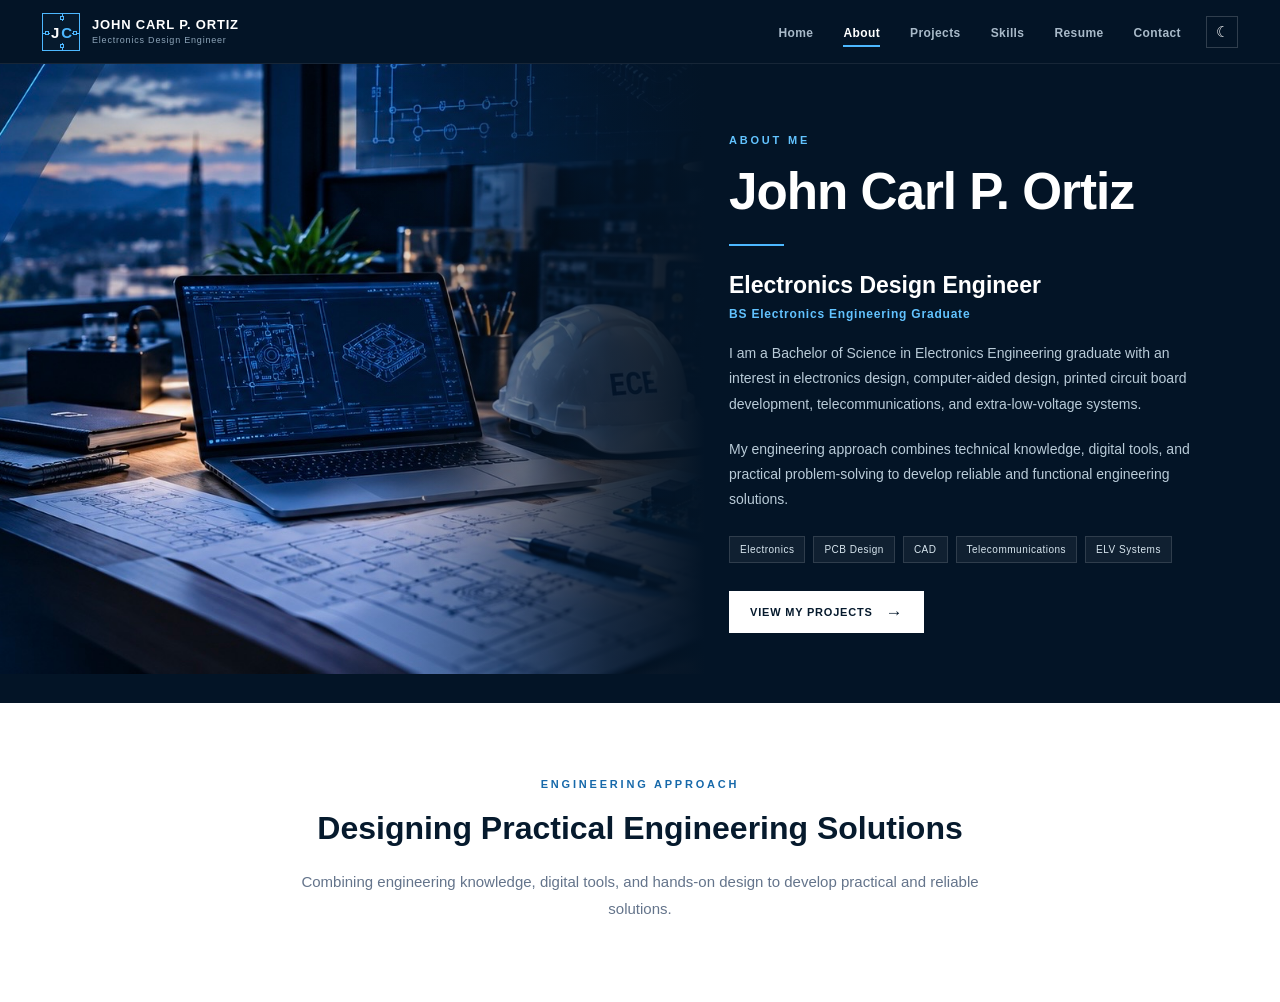
==== commit b959f884: "Update about.html" ====
--- a/about.html
+++ b/about.html
@@ -2,196 +2,331 @@
 <html lang="en">
 
 <head>
+
     <meta charset="UTF-8">
-    <meta name="viewport" content="width=device-width, initial-scale=1.0">
-
-    <title>About | John Carl P. Ortiz</title>
-
-    <link rel="stylesheet" href="style.css">
+
+    <meta
+        name="viewport"
+        content="width=device-width, initial-scale=1.0"
+    >
+
+    <title>
+        About | John Carl P. Ortiz
+    </title>
+
+    <link
+        rel="stylesheet"
+        href="style.css"
+    >
+
 </head>
 
+
 <body>
 
+
+<!-- =====================================================
+     HEADER
+     ===================================================== -->
+
 <header class="site-header">
 
     <div class="header-container">
 
-        <a href="index.html" class="brand">
-
-            <div class="brand-logo" aria-label="JC Engineering Logo">
+
+        <!-- LOGO + NAME -->
+
+        <a
+            href="index.html"
+            class="brand"
+        >
+
+            <div
+                class="brand-logo"
+                aria-label="JC Engineering Logo"
+            >
 
                 <span class="logo-j">J</span>
+
                 <span class="logo-c">C</span>
 
+
                 <span class="circuit circuit-top"></span>
+
                 <span class="circuit circuit-bottom"></span>
+
                 <span class="circuit circuit-left"></span>
+
                 <span class="circuit circuit-right"></span>
 
+
                 <span class="node node-top"></span>
+
                 <span class="node node-bottom"></span>
+
                 <span class="node node-left"></span>
+
                 <span class="node node-right"></span>
 
             </div>
 
+
             <div class="brand-text">
-                <strong>JOHN CARL P. ORTIZ</strong>
-                <small>Electronics Design Engineer</small>
+
+                <strong>
+                    JOHN CARL P. ORTIZ
+                </strong>
+
+                <small>
+                    Electronics Design Engineer
+                </small>
+
             </div>
 
         </a>
 
 
+        <!-- NAVIGATION -->
+
         <nav class="main-nav">
 
-            <a href="index.html">Home</a>
-            <a href="about.html" class="active">About</a>
-            <a href="projects.html">Projects</a>
-            <a href="skills.html">Skills</a>
-            <a href="resume.html">Resume</a>
-            <a href="contact.html">Contact</a>
+            <a href="index.html">
+                Home
+            </a>
+
+            <a
+                href="about.html"
+                class="active"
+            >
+                About
+            </a>
+
+            <a href="projects.html">
+                Projects
+            </a>
+
+            <a href="skills.html">
+                Skills
+            </a>
+
+            <a href="resume.html">
+                Resume
+            </a>
+
+            <a href="contact.html">
+                Contact
+            </a>
 
         </nav>
 
+
+        <!-- THEME BUTTON -->
 
         <button
             class="theme-button"
             id="themeButton"
-            aria-label="Toggle theme">
-
+            aria-label="Toggle theme"
+        >
             ☾
-
         </button>
 
+
     </div>
 
 </header>
 
 
+
+<!-- =====================================================
+     MAIN
+     ===================================================== -->
+
 <main>
 
-    <!-- =====================================================
-         ABOUT
-    ====================================================== -->
+
+    <!-- =================================================
+         ABOUT HERO
+         IMAGE LEFT / TEXT RIGHT
+         ================================================= -->
 
     <section class="about-main">
 
-        <!-- Full Background Image -->
+
+        <!-- =============================================
+             LEFT SIDE — IMAGE
+             ============================================= -->
 
         <div class="about-visual">
 
             <img
                 src="images/about-engineering.PNG"
-                alt="Electronics Engineering workspace">
+                alt="Electronics Engineering"
+            >
 
         </div>
 
 
-        <!-- Soft readability layer -->
-
-        <div class="about-readability"></div>
-
-
-        <!-- Text directly over image -->
+
+        <!-- =============================================
+             RIGHT SIDE — TEXT
+             ============================================= -->
 
         <div class="about-content">
 
             <div class="about-content-inner">
 
-                <p class="section-label">
+
+                <!-- LABEL -->
+
+                <p class="about-label">
                     ABOUT ME
                 </p>
+
+
+                <!-- NAME -->
 
                 <h1>
                     John Carl P. Ortiz
                 </h1>
 
+
+                <!-- BLUE LINE -->
+
                 <div class="about-line"></div>
+
+
+                <!-- POSITION -->
 
                 <h2>
                     Electronics Design Engineer
                 </h2>
 
-                <p class="about-degree">
+
+                <p class="about-role">
                     BS Electronics Engineering Graduate
                 </p>
 
 
-                <p class="about-text">
-                    I am a Bachelor of Science in Electronics Engineering
-                    graduate with an interest in electronics design,
-                    computer-aided design, printed circuit board development,
-                    telecommunications, and extra-low-voltage systems.
+                <!-- DESCRIPTION -->
+
+                <p class="about-description">
+
+                    I am a Bachelor of Science in Electronics
+                    Engineering graduate with an interest in
+                    electronics design, computer-aided design,
+                    printed circuit board development,
+                    telecommunications, and extra-low-voltage
+                    systems.
+
                 </p>
 
 
-                <p class="about-text">
-                    My engineering approach combines technical knowledge,
-                    digital tools, and practical problem-solving to develop
-                    reliable and functional engineering solutions.
+                <p class="about-description">
+
+                    My engineering approach combines technical
+                    knowledge, digital tools, and practical
+                    problem-solving to develop reliable and
+                    functional engineering solutions.
+
                 </p>
 
 
+                <!-- SPECIALTIES -->
+
                 <div class="about-specialties">
 
-                    <span>Electronics</span>
-                    <span>PCB Design</span>
-                    <span>CAD</span>
-                    <span>Telecommunications</span>
-                    <span>ELV Systems</span>
+                    <span>
+                        Electronics
+                    </span>
+
+                    <span>
+                        PCB Design
+                    </span>
+
+                    <span>
+                        CAD
+                    </span>
+
+                    <span>
+                        Telecommunications
+                    </span>
+
+                    <span>
+                        ELV Systems
+                    </span>
 
                 </div>
 
+
+                <!-- PROJECT BUTTON -->
 
                 <a
                     href="projects.html"
-                    class="button button-primary about-button">
+                    class="button about-project-button"
+                >
 
                     View My Projects
 
-                    <span>→</span>
+                    <span>
+                        →
+                    </span>
 
                 </a>
 
+
             </div>
 
         </div>
 
+
     </section>
 
 
-    <!-- =====================================================
-         ENGINEERING APPROACH
-    ====================================================== -->
-
-    <section class="engineering-approach">
-
-        <div class="approach-container">
-
-            <p class="section-label">
+
+    <!-- =================================================
+         LOWER WHITE SECTION
+         ================================================= -->
+
+    <section class="about-statement">
+
+        <div class="about-statement-inner">
+
+
+            <p class="about-label">
                 ENGINEERING APPROACH
             </p>
+
 
             <h2>
                 Designing Practical Engineering Solutions
             </h2>
 
+
             <p>
+
                 Combining engineering knowledge, digital tools,
                 and hands-on design to develop practical and
                 reliable solutions.
+
             </p>
 
+
         </div>
 
     </section>
 
+
 </main>
 
 
+
+<!-- =====================================================
+     JAVASCRIPT
+     ===================================================== -->
+
 <script src="script.js"></script>
 
+
 </body>
 
 </html>
--- a/style.css
+++ b/style.css
@@ -1,6 +1,11 @@
 /* =========================================================
-   GLOBAL
-========================================================= */
+   JOHN CARL P. ORTIZ
+   ELECTRONICS ENGINEERING PORTFOLIO
+   COMPLETE STYLE SHEET
+   ========================================================= */
+
+
+/* GLOBAL */
 
 * {
     margin: 0;
@@ -15,13 +20,17 @@
 body {
     font-family: Arial, Helvetica, sans-serif;
     background: #ffffff;
-    color: #0a1f33;
-    line-height: 1.6;
+    color: #061a2d;
+    overflow-x: hidden;
+}
+
+img {
+    max-width: 100%;
 }
 
 a {
+    color: inherit;
     text-decoration: none;
-    color: inherit;
 }
 
 button {
@@ -29,220 +38,178 @@
 }
 
 
-/* =========================================================
-   HEADER
-========================================================= */
+/* HEADER */
 
 .site-header {
-    position: relative;
-    z-index: 1000;
-
-    width: 100%;
-
+    position: fixed;
+    top: 0;
+    left: 0;
+    width: 100%;
+    height: 64px;
     background: #031426;
     border-bottom: 1px solid rgba(255, 255, 255, 0.08);
+    z-index: 1000;
 }
 
 .header-container {
-    width: 92%;
-    max-width: 1450px;
-
-    min-height: 82px;
-
+    width: 100%;
+    max-width: 1440px;
+    height: 64px;
     margin: 0 auto;
-
+    padding: 0 42px;
     display: flex;
     align-items: center;
     justify-content: space-between;
 }
 
 
-/* =========================================================
-   BRAND
-========================================================= */
+/* LOGO */
 
 .brand {
     display: flex;
     align-items: center;
-    gap: 14px;
-
-    color: #ffffff;
+    gap: 12px;
+    flex-shrink: 0;
 }
 
 .brand-logo {
     position: relative;
-
-    width: 48px;
-    height: 48px;
-
+    width: 38px;
+    height: 38px;
+    border: 1px solid #4db8ff;
+    background: #061a2d;
     display: flex;
     align-items: center;
     justify-content: center;
-
-    border: 1px solid rgba(255, 255, 255, 0.65);
-
-    background: #031426;
-
     overflow: hidden;
-}
-
-
-/* JC */
+    flex-shrink: 0;
+}
 
 .logo-j,
 .logo-c {
     position: absolute;
-
-    font-size: 19px;
+    color: #ffffff;
+    font-family: Arial, Helvetica, sans-serif;
+    font-size: 15px;
     font-weight: 800;
-
     line-height: 1;
-
-    z-index: 5;
+    z-index: 3;
 }
 
 .logo-j {
-    left: 10px;
-    top: 13px;
+    left: 8px;
 }
 
 .logo-c {
-    right: 9px;
-    bottom: 10px;
-}
-
-
-/* =========================================================
-   CIRCUIT LOGO
-========================================================= */
+    right: 7px;
+    color: #4db8ff;
+}
 
 .circuit {
     position: absolute;
-
-    background: #3ea6ff;
-
-    z-index: 2;
+    background: #4db8ff;
+    z-index: 1;
 }
 
 .circuit-top {
-    width: 15px;
+    width: 1px;
+    height: 7px;
+    top: 0;
+    left: 19px;
+}
+
+.circuit-bottom {
+    width: 1px;
+    height: 7px;
+    bottom: 0;
+    left: 19px;
+}
+
+.circuit-left {
+    width: 7px;
     height: 1px;
-
-    top: 7px;
-    left: 16px;
-}
-
-.circuit-bottom {
-    width: 15px;
+    left: 0;
+    top: 19px;
+}
+
+.circuit-right {
+    width: 7px;
     height: 1px;
-
-    bottom: 7px;
-    right: 16px;
-}
-
-.circuit-left {
-    width: 1px;
-    height: 15px;
-
-    left: 7px;
-    top: 16px;
-}
-
-.circuit-right {
-    width: 1px;
-    height: 15px;
-
-    right: 7px;
-    bottom: 16px;
-}
-
-
-/* Nodes */
+    right: 0;
+    top: 19px;
+}
 
 .node {
     position: absolute;
-
     width: 4px;
     height: 4px;
-
-    background: #3ea6ff;
-
-    border-radius: 50%;
-
-    z-index: 3;
+    border: 1px solid #4db8ff;
+    background: #061a2d;
+    z-index: 2;
 }
 
 .node-top {
-    top: 5px;
-    left: 13px;
+    top: 2px;
+    left: 17px;
 }
 
 .node-bottom {
-    bottom: 5px;
-    right: 13px;
+    bottom: 2px;
+    left: 17px;
 }
 
 .node-left {
-    left: 5px;
-    top: 13px;
+    left: 2px;
+    top: 17px;
 }
 
 .node-right {
-    right: 5px;
-    bottom: 13px;
-}
-
-
-/* =========================================================
-   BRAND TEXT
-========================================================= */
+    right: 2px;
+    top: 17px;
+}
+
+
+/* BRAND TEXT */
 
 .brand-text {
     display: flex;
     flex-direction: column;
-
-    line-height: 1.15;
+    line-height: 1.1;
 }
 
 .brand-text strong {
-    font-size: 14px;
-    letter-spacing: 1.2px;
+    color: #ffffff;
+    font-size: 13px;
+    font-weight: 700;
+    letter-spacing: 0.8px;
 }
 
 .brand-text small {
     margin-top: 4px;
-
-    font-size: 10px;
+    color: #8da4b8;
+    font-size: 9px;
     letter-spacing: 0.8px;
-
-    color: #9db0c2;
-}
-
-
-/* =========================================================
-   NAVIGATION
-========================================================= */
+}
+
+
+/* NAVIGATION */
 
 .main-nav {
     display: flex;
     align-items: center;
-    gap: 32px;
+    gap: 30px;
+    margin-left: auto;
+    margin-right: 25px;
 }
 
 .main-nav a {
     position: relative;
-
-    color: #c8d4df;
-
-    font-size: 13px;
+    color: #a9bac9;
+    font-size: 12px;
     font-weight: 600;
-
-    letter-spacing: 0.3px;
-
-    padding: 30px 0;
-
-    transition:
-        color 0.25s ease;
+    letter-spacing: 0.4px;
+    padding: 23px 0 21px;
+    transition: color 0.2s ease;
 }
 
 .main-nav a:hover {
@@ -255,842 +222,984 @@
 
 .main-nav a.active::after {
     content: "";
-
     position: absolute;
-
     left: 0;
     right: 0;
-    bottom: 19px;
-
+    bottom: 14px;
     height: 2px;
-
-    background: #3ea6ff;
-}
-
-
-/* =========================================================
-   THEME BUTTON
-========================================================= */
+    background: #4db8ff;
+}
+
+
+/* THEME BUTTON */
 
 .theme-button {
-    width: 38px;
-    height: 38px;
-
-    border: 1px solid rgba(255, 255, 255, 0.15);
-
+    width: 32px;
+    height: 32px;
+    display: flex;
+    align-items: center;
+    justify-content: center;
+    border: 1px solid rgba(255, 255, 255, 0.18);
     background: transparent;
-
     color: #ffffff;
-
-    font-size: 17px;
-
+    font-size: 15px;
     cursor: pointer;
-
-    transition:
-        background 0.25s ease,
-        border 0.25s ease;
 }
 
 .theme-button:hover {
-    background: rgba(255, 255, 255, 0.06);
-
-    border-color: rgba(255, 255, 255, 0.3);
-}
-
-
-/* =========================================================
-   GENERAL BUTTON
-========================================================= */
+    background: rgba(255, 255, 255, 0.08);
+    border-color: rgba(255, 255, 255, 0.35);
+}
+
+
+/* HOME HERO */
+
+.hero {
+    position: relative;
+    width: 100%;
+    min-height: 445px;
+    margin-top: 64px;
+    overflow: hidden;
+    background: #031426;
+}
+
+.hero-background {
+    position: absolute;
+    inset: 0;
+    width: 100%;
+    height: 100%;
+    background-image: url("images/hero-pcb.PNG");
+    background-size: cover;
+    background-position: center center;
+    background-repeat: no-repeat;
+    z-index: 0;
+}
+
+.hero-overlay {
+    position: absolute;
+    inset: 0;
+    width: 100%;
+    height: 100%;
+    background: linear-gradient(
+        90deg,
+        rgba(1, 18, 34, 0.25) 0%,
+        rgba(1, 18, 34, 0.10) 45%,
+        rgba(1, 18, 34, 0) 100%
+    );
+    z-index: 1;
+    pointer-events: none;
+}
+
+.hero-container {
+    position: relative;
+    z-index: 2;
+    width: 100%;
+    max-width: 1440px;
+    min-height: 445px;
+    margin: 0 auto;
+    padding: 55px 42px 40px;
+    display: flex;
+    align-items: center;
+}
+
+.hero-content {
+    position: relative;
+    z-index: 5;
+    width: 100%;
+    max-width: 650px;
+}
+
+.hero-eyebrow {
+    margin-bottom: 13px;
+    color: #62c3ff;
+    font-size: 11px;
+    font-weight: 700;
+    letter-spacing: 2.3px;
+}
+
+.hero-content h1 {
+    margin: 0;
+    color: #ffffff;
+    font-size: clamp(38px, 5vw, 64px);
+    line-height: 1.02;
+    font-weight: 700;
+    letter-spacing: -1.5px;
+}
+
+.hero-content h2 {
+    margin-top: 14px;
+    color: #d4e4ef;
+    font-size: 21px;
+    line-height: 1.3;
+    font-weight: 400;
+}
+
+.hero-specialties {
+    display: flex;
+    flex-wrap: wrap;
+    align-items: center;
+    gap: 9px;
+    margin-top: 21px;
+    color: #d8e6ef;
+    font-size: 11px;
+    letter-spacing: 0.6px;
+}
+
+.hero-specialties i {
+    color: #4db8ff;
+    font-style: normal;
+}
+
+
+/* BUTTONS */
+
+.hero-buttons {
+    display: flex;
+    flex-wrap: wrap;
+    align-items: center;
+    gap: 13px;
+    margin-top: 31px;
+}
 
 .button {
     display: inline-flex;
     align-items: center;
     justify-content: center;
-
-    gap: 14px;
-
-    min-height: 48px;
-
-    padding: 0 24px;
-
+    gap: 13px;
+    min-height: 42px;
+    padding: 0 20px;
+    font-size: 11px;
+    font-weight: 700;
+    letter-spacing: 0.8px;
+    text-transform: uppercase;
+    transition:
+        transform 0.2s ease,
+        background 0.2s ease,
+        border-color 0.2s ease;
+}
+
+.button:hover {
+    transform: translateY(-2px);
+}
+
+.button-primary {
+    background: #ffffff;
+    color: #061a2d;
+    border: 1px solid #ffffff;
+}
+
+.button-primary:hover {
+    background: #dff3ff;
+    border-color: #dff3ff;
+}
+
+.button-outline {
+    background: transparent;
+    color: #ffffff;
+    border: 1px solid rgba(255, 255, 255, 0.55);
+}
+
+.button-outline:hover {
+    background: rgba(255, 255, 255, 0.08);
+    border-color: #ffffff;
+}
+
+.button span {
+    font-size: 17px;
+    line-height: 1;
+}
+
+
+/* HERO MESSAGE */
+
+.hero-message {
+    position: absolute;
+    right: 42px;
+    bottom: 35px;
+    z-index: 4;
+    text-align: right;
+}
+
+.hero-message p {
+    color: rgba(255, 255, 255, 0.88);
+    font-size: 11px;
+    line-height: 1.6;
+    letter-spacing: 1.4px;
+    text-transform: uppercase;
+}
+
+.hero-message span {
+    display: block;
+    width: 45px;
+    height: 1px;
+    margin: 12px 0 0 auto;
+    background: #4db8ff;
+}
+
+
+/* HOME ENGINEERING FOCUS */
+
+.engineering-focus {
+    width: 100%;
+    background: #ffffff;
+    padding: 75px 42px 85px;
+}
+
+.focus-container {
+    width: 100%;
+    max-width: 850px;
+    margin: 0 auto;
+    text-align: center;
+}
+
+.section-label {
+    margin: 0 0 14px;
+    color: #1769aa;
     font-size: 12px;
     font-weight: 700;
-
-    letter-spacing: 0.8px;
-
-    text-transform: uppercase;
-
-    transition:
-        background 0.25s ease,
-        color 0.25s ease,
-        border 0.25s ease,
-        transform 0.25s ease;
-}
-
-.button:hover {
-    transform: translateY(-2px);
-}
-
-.button-primary {
-    background: #ffffff;
-    color: #031426;
-
-    border: 1px solid #ffffff;
-}
-
-.button-primary:hover {
-    background: #3ea6ff;
-    border-color: #3ea6ff;
-    color: #ffffff;
-}
-
-.button-outline {
-    background: transparent;
-
-    color: #ffffff;
-
-    border: 1px solid rgba(255, 255, 255, 0.5);
-}
-
-.button-outline:hover {
-    background: rgba(255, 255, 255, 0.08);
-
-    border-color: #ffffff;
+    letter-spacing: 3px;
+}
+
+.focus-container h2 {
+    margin: 0;
+    color: #061a2d;
+    font-size: 32px;
+    line-height: 1.25;
+    font-weight: 700;
+    letter-spacing: -0.5px;
+}
+
+.focus-intro {
+    max-width: 680px;
+    margin: 20px auto 0;
+    color: #64748b;
+    font-size: 15px;
+    line-height: 1.8;
 }
 
 
 /* =========================================================
-   HOME HERO
-========================================================= */
-
-.hero {
+   ABOUT PAGE
+   IMAGE LEFT
+   TEXT RIGHT
+   ========================================================= */
+
+.about-main {
     position: relative;
-
-    min-height: 650px;
-
+    width: 100%;
+    min-height: 610px;
+    margin-top: 64px;
+    display: grid;
+    grid-template-columns: 55% 45%;
+    background: #031426;
     overflow: hidden;
-
+}
+
+
+/* ABOUT IMAGE */
+
+.about-visual {
+    position: relative;
+    width: 100%;
+    height: 610px;
+    min-height: 610px;
+    overflow: hidden;
     background: #031426;
 }
 
-.hero-background {
+.about-visual img {
     position: absolute;
-
-    inset: 0;
-
-    background-image: url("images/hero-pcb.PNG");
-
-    background-size: cover;
-    background-position: center;
+    top: 0;
+    left: 0;
+    width: 100%;
+    height: 100%;
+    display: block;
+    object-fit: cover;
+
+    /* CHANGED:
+       Shows more of the RIGHT side of the image,
+       including the laptop and hardhat / ECE area.
+    */
+    object-position: 75% center;
 
     z-index: 1;
 }
 
-.hero-overlay {
+
+/* ABOUT IMAGE FADE */
+
+.about-visual::after {
+    content: "";
     position: absolute;
-
-    inset: 0;
-
-    background:
-        linear-gradient(
-            90deg,
-            rgba(3, 20, 38, 0.96) 0%,
-            rgba(3, 20, 38, 0.88) 35%,
-            rgba(3, 20, 38, 0.42) 62%,
-            rgba(3, 20, 38, 0.08) 100%
-        );
-
+    top: 0;
+    right: -1px;
+    width: 50%;
+    height: 100%;
+    background: linear-gradient(
+        90deg,
+        rgba(3, 20, 38, 0) 0%,
+        rgba(3, 20, 38, 0.10) 15%,
+        rgba(3, 20, 38, 0.30) 32%,
+        rgba(3, 20, 38, 0.58) 52%,
+        rgba(3, 20, 38, 0.82) 72%,
+        #031426 100%
+    );
     z-index: 2;
-}
-
-.hero-container {
+    pointer-events: none;
+}
+
+
+/* ABOUT TEXT */
+
+.about-content {
     position: relative;
-
-    z-index: 5;
-
-    width: 92%;
-    max-width: 1450px;
-
-    min-height: 650px;
-
-    margin: 0 auto;
-
+    z-index: 3;
+    width: 100%;
+    min-height: 610px;
+    background: #031426;
     display: flex;
     align-items: center;
 }
 
-.hero-content {
-    max-width: 720px;
-}
-
-.hero-eyebrow {
+.about-content-inner {
+    width: 100%;
+    max-width: 610px;
+    padding: 70px 70px 70px 25px;
+}
+
+
+/* ABOUT LABEL */
+
+.about-label {
     margin-bottom: 18px;
-
-    color: #69b8ff;
-
-    font-size: 12px;
+    color: #62c3ff;
+    font-size: 11px;
     font-weight: 700;
-
-    letter-spacing: 2px;
-}
-
-.hero h1 {
-    margin-bottom: 6px;
-
+    letter-spacing: 2.8px;
+    text-transform: uppercase;
+}
+
+
+/* ABOUT NAME */
+
+.about-content h1 {
+    margin: 0;
     color: #ffffff;
-
-    font-size: clamp(42px, 5vw, 72px);
-
+    font-size: clamp(34px, 4vw, 52px);
+    line-height: 1.08;
     font-weight: 700;
-
-    line-height: 1.05;
-}
-
-.hero h2 {
-    margin-bottom: 20px;
-
-    color: #ffffff;
-
-    font-size: clamp(22px, 2.4vw, 32px);
-
-    font-weight: 400;
-}
-
-.hero-specialties {
-    display: flex;
-    flex-wrap: wrap;
-
-    align-items: center;
-
-    gap: 10px;
-
-    margin-bottom: 35px;
-
-    color: #c4d2df;
-
-    font-size: 12px;
-
-    letter-spacing: 0.5px;
-}
-
-.hero-specialties i {
-    color: #3ea6ff;
-
-    font-style: normal;
-}
-
-.hero-buttons {
-    display: flex;
-    flex-wrap: wrap;
-
-    gap: 12px;
-}
-
-.hero-message {
-    position: absolute;
-
-    right: 0;
-    bottom: 50px;
-
-    text-align: right;
-}
-
-.hero-message p {
-    color: #ffffff;
-
-    font-size: 15px;
-
-    font-weight: 600;
-
-    line-height: 1.5;
-}
-
-.hero-message span {
-    display: block;
-
-    width: 50px;
-    height: 2px;
-
-    margin-top: 12px;
-
-    margin-left: auto;
-
-    background: #3ea6ff;
-}
-
-
-/* =========================================================
-   HOME ENGINEERING FOCUS
-========================================================= */
-
-.engineering-focus {
-    background: #ffffff;
-
-    padding: 95px 20px;
-}
-
-.focus-container {
-    width: 90%;
-    max-width: 900px;
-
-    margin: 0 auto;
-
-    text-align: center;
-}
-
-.section-label {
-    margin-bottom: 14px;
-
-    color: #247fc1;
-
-    font-size: 11px;
-
-    font-weight: 700;
-
-    letter-spacing: 2px;
-}
-
-.engineering-focus h2,
-.engineering-approach h2 {
-    margin-bottom: 18px;
-
-    color: #0a1f33;
-
-    font-size: clamp(30px, 4vw, 46px);
-
-    line-height: 1.15;
-}
-
-.focus-intro,
-.engineering-approach p {
-    max-width: 700px;
-
-    margin: 0 auto;
-
-    color: #647487;
-
-    font-size: 16px;
-
-    line-height: 1.8;
-}
-
-
-/* =========================================================
-   ABOUT MAIN
-   FULL IMAGE + TEXT OVERLAY
-========================================================= */
-
-.about-main {
-    position: relative;
-
-    width: 100%;
-
-    min-height: 610px;
-
-    overflow: hidden;
-
-    background: #031426;
-}
-
-
-/* =========================================================
-   ABOUT IMAGE
-========================================================= */
-
-.about-visual {
-    position: absolute;
-
-    inset: 0;
-
-    width: 100%;
-    height: 100%;
-
-    overflow: hidden;
-
-    z-index: 1;
-}
-
-.about-visual img {
-    position: absolute;
-
-    inset: 0;
-
-    width: 100%;
-    height: 100%;
-
-    display: block;
-
-    object-fit: cover;
-
-    /*
-       Favors the RIGHT SIDE of the image,
-       where the laptop and hardhat are located.
-    */
-    object-position: 75% center;
-}
-
-
-/* =========================================================
-   ABOUT IMAGE TRANSITION
-========================================================= */
-
-.about-visual::after {
-    content: "";
-
-    position: absolute;
-
-    inset: 0;
-
-    width: 100%;
-    height: 100%;
-
-    background:
-        linear-gradient(
-            90deg,
-
-            rgba(3, 20, 38, 0.02) 0%,
-
-            rgba(3, 20, 38, 0.03) 20%,
-
-            rgba(3, 20, 38, 0.08) 35%,
-
-            rgba(3, 20, 38, 0.20) 45%,
-
-            rgba(3, 20, 38, 0.42) 55%,
-
-            rgba(3, 20, 38, 0.67) 65%,
-
-            rgba(3, 20, 38, 0.82) 75%,
-
-            rgba(3, 20, 38, 0.93) 87%,
-
-            #031426 100%
-        );
-
-    z-index: 2;
-
-    pointer-events: none;
-}
-
-
-/* =========================================================
-   ABOUT CONTENT OVER IMAGE
-========================================================= */
-
-.about-content {
-    position: relative;
-
-    z-index: 5;
-
-    width: 100%;
-
-    min-height: 610px;
-
-    display: flex;
-
-    align-items: center;
-
-    justify-content: flex-end;
-
-    background: transparent;
-
-    border: none;
-}
-
-
-/* =========================================================
-   ABOUT TEXT
-========================================================= */
-
-.about-content-inner {
-    position: relative;
-
-    width: 48%;
-
-    max-width: 680px;
-
-    margin-right: 3%;
-
-    padding: 55px 45px 55px 35px;
-
-    /*
-       Transparent glass effect.
-       No solid panel.
-    */
-    background: rgba(3, 20, 38, 0.15);
-
-    backdrop-filter: blur(7px);
-
-    -webkit-backdrop-filter: blur(7px);
-
-    border: none;
-
-    border-radius: 3px;
-}
-
-.about-content-inner h1 {
-    margin-bottom: 7px;
-
-    color: #ffffff;
-
-    font-size: clamp(34px, 4vw, 52px);
-
-    line-height: 1.1;
-}
+    letter-spacing: -1px;
+}
+
+
+/* ABOUT LINE */
 
 .about-line {
     width: 55px;
     height: 2px;
-
-    margin: 17px 0;
-
-    background: #3ea6ff;
-}
-
-.about-content-inner h2 {
-    margin-bottom: 5px;
-
+    margin: 25px 0;
+    background: #4db8ff;
+}
+
+
+/* ABOUT POSITION */
+
+.about-content h2 {
+    margin: 0;
     color: #ffffff;
-
     font-size: 23px;
-
-    font-weight: 500;
-}
-
-.about-degree {
-    margin-bottom: 28px;
-
-    color: #8fc8f8;
-
-    font-size: 13px;
-
     font-weight: 600;
-
-    letter-spacing: 0.4px;
-}
-
-.about-text {
-    margin-bottom: 18px;
-
-    color: #d0dbe5;
-
+    line-height: 1.3;
+}
+
+.about-role {
+    margin-top: 6px;
+    color: #62c3ff;
+    font-size: 12px;
+    font-weight: 600;
+    letter-spacing: 0.8px;
+}
+
+
+/* ABOUT DESCRIPTION */
+
+.about-description {
+    max-width: 560px;
+    margin-top: 20px;
+    color: #b9cbd8;
     font-size: 14px;
-
     line-height: 1.8;
 }
 
 
-/* =========================================================
-   ABOUT SPECIALTIES
-========================================================= */
+/* ABOUT SPECIALTIES */
 
 .about-specialties {
     display: flex;
-
     flex-wrap: wrap;
-
     gap: 8px;
-
     margin-top: 24px;
-
-    margin-bottom: 30px;
 }
 
 .about-specialties span {
-    padding: 7px 11px;
-
-    color: #cfe7fa;
-
-    background: rgba(62, 166, 255, 0.10);
-
-    border: 1px solid rgba(62, 166, 255, 0.22);
-
+    padding: 7px 10px;
+    color: #d8e6ef;
+    background: rgba(255, 255, 255, 0.05);
+    border: 1px solid rgba(255, 255, 255, 0.13);
     font-size: 10px;
-
-    font-weight: 600;
-
-    letter-spacing: 0.4px;
-}
-
-.about-button {
-    min-height: 44px;
-
-    padding: 0 20px;
-
-    font-size: 11px;
+    letter-spacing: 0.5px;
+}
+
+
+/* ABOUT PROJECT BUTTON */
+
+.about-project-button {
+    margin-top: 28px;
+    background: #ffffff;
+    color: #061a2d;
+    border: 1px solid #ffffff;
+}
+
+.about-project-button:hover {
+    background: #dff3ff;
+    border-color: #dff3ff;
+}
+
+
+/* ABOUT LOWER SECTION */
+
+.about-statement {
+    width: 100%;
+    background: #ffffff;
+    padding: 75px 42px 80px;
+}
+
+.about-statement-inner {
+    width: 100%;
+    max-width: 850px;
+    margin: 0 auto;
+    text-align: center;
+}
+
+.about-statement .about-label {
+    color: #1769aa;
+}
+
+.about-statement h2 {
+    margin: 0;
+    color: #061a2d;
+    font-size: 32px;
+    line-height: 1.25;
+}
+
+.about-statement-inner > p:last-child {
+    max-width: 680px;
+    margin: 20px auto 0;
+    color: #64748b;
+    font-size: 15px;
+    line-height: 1.8;
 }
 
 
 /* =========================================================
-   ENGINEERING APPROACH
-========================================================= */
-
-.engineering-approach {
-    background: #ffffff;
-
-    padding: 95px 20px;
-}
-
-.approach-container {
-    width: 90%;
-    max-width: 900px;
-
-    margin: 0 auto;
-
-    text-align: center;
-}
-
-
-/* =========================================================
-   RESPONSIVE — TABLET
-========================================================= */
-
-@media (max-width: 1050px) {
+   TABLET
+   ========================================================= */
+
+@media (max-width: 1000px) {
+
+    .header-container {
+        padding: 0 25px;
+    }
 
     .main-nav {
         gap: 18px;
+        margin-right: 18px;
     }
 
     .main-nav a {
+        font-size: 11px;
+    }
+
+    .hero-container {
+        padding-left: 30px;
+        padding-right: 30px;
+    }
+
+    .hero-message {
+        right: 30px;
+    }
+
+    .about-main {
+        grid-template-columns: 52% 48%;
+        min-height: 560px;
+    }
+
+    .about-visual {
+        height: 560px;
+        min-height: 560px;
+    }
+
+    .about-content {
+        min-height: 560px;
+    }
+
+    .about-content-inner {
+        padding: 55px 40px 55px 15px;
+    }
+
+    .about-content h1 {
+        font-size: 38px;
+    }
+}
+
+
+/* =========================================================
+   SMALL TABLET / IPAD
+   ========================================================= */
+
+@media (max-width: 760px) {
+
+    .site-header {
+        height: auto;
+        min-height: 64px;
+    }
+
+    .header-container {
+        min-height: 64px;
+        padding: 10px 20px;
+        flex-wrap: wrap;
+    }
+
+    .main-nav {
+        order: 3;
+        width: 100%;
+        margin: 5px 0 0;
+        padding-bottom: 5px;
+        justify-content: center;
+        gap: 18px;
+        overflow-x: auto;
+    }
+
+    .main-nav a {
+        padding: 8px 0;
+        white-space: nowrap;
+    }
+
+    .main-nav a.active::after {
+        bottom: 0;
+    }
+
+    .theme-button {
+        margin-left: auto;
+    }
+
+
+    /* HOME */
+
+    .hero {
+        margin-top: 108px;
+        min-height: 520px;
+    }
+
+    .hero-container {
+        min-height: 520px;
+        padding: 55px 25px 100px;
+        align-items: center;
+    }
+
+    .hero-content {
+        max-width: 100%;
+    }
+
+    .hero-content h1 {
+        font-size: 42px;
+    }
+
+    .hero-content h2 {
+        font-size: 19px;
+    }
+
+    .hero-message {
+        right: 25px;
+        bottom: 28px;
+    }
+
+    .engineering-focus {
+        padding: 60px 25px 65px;
+    }
+
+
+    /* ABOUT
+       IMAGE LEFT
+       TEXT RIGHT
+    */
+
+    .about-main {
+        display: grid;
+        grid-template-columns: 52% 48%;
+        width: 100%;
+        min-height: 560px;
+        margin-top: 108px;
+        background: #031426;
+        overflow: hidden;
+    }
+
+    .about-visual {
+        position: relative;
+        width: 100%;
+        height: 560px;
+        min-height: 560px;
+        overflow: hidden;
+    }
+
+    .about-visual img {
+        position: absolute;
+        top: 0;
+        left: 0;
+        width: 100%;
+        height: 100%;
+        object-fit: cover;
+
+        /* Keep the right-side crop on iPad/tablet */
+        object-position: 75% center;
+    }
+
+    .about-visual::after {
+        top: 0;
+        right: 0;
+        width: 55%;
+        height: 100%;
+        background: linear-gradient(
+            90deg,
+            rgba(3, 20, 38, 0) 0%,
+            rgba(3, 20, 38, 0.12) 15%,
+            rgba(3, 20, 38, 0.32) 35%,
+            rgba(3, 20, 38, 0.62) 55%,
+            rgba(3, 20, 38, 0.85) 75%,
+            #031426 100%
+        );
+    }
+
+    .about-content {
+        width: 100%;
+        min-height: 560px;
+        margin: 0;
+        display: flex;
+        align-items: center;
+        background: #031426;
+    }
+
+    .about-content-inner {
+        width: 100%;
+        padding: 45px 25px 45px 10px;
+    }
+
+    .about-content h1 {
+        font-size: 34px;
+    }
+
+    .about-content h2 {
+        font-size: 20px;
+    }
+
+    .about-description {
         font-size: 12px;
+        line-height: 1.7;
+    }
+
+    .about-specialties {
+        gap: 6px;
+    }
+
+    .about-specialties span {
+        padding: 6px 8px;
+        font-size: 8px;
+    }
+
+    .about-project-button {
+        margin-top: 22px;
+        padding: 0 12px;
+        font-size: 9px;
+    }
+
+    .about-statement {
+        padding: 60px 20px 65px;
+    }
+
+    .about-statement h2 {
+        font-size: 27px;
+    }
+}
+
+
+/* =========================================================
+   SMALL PHONE
+   ========================================================= */
+
+@media (max-width: 600px) {
+
+    .brand-text strong {
+        font-size: 11px;
+    }
+
+    .brand-text small {
+        font-size: 8px;
+    }
+
+    .brand-logo {
+        width: 29px;
+        height: 29px;
+    }
+
+    .main-nav {
+        gap: 14px;
+        justify-content: flex-start;
+    }
+
+    .main-nav a {
+        font-size: 10px;
+    }
+
+
+    /* HOME */
+
+    .hero {
+        min-height: 550px;
+    }
+
+    .hero-container {
+        min-height: 550px;
+        padding: 50px 20px 100px;
+    }
+
+    .hero-content h1 {
+        font-size: 38px;
+        letter-spacing: -1px;
+    }
+
+    .hero-content h2 {
+        margin-top: 12px;
+        font-size: 18px;
+    }
+
+    .hero-eyebrow {
+        font-size: 9px;
+        letter-spacing: 1.7px;
+    }
+
+    .hero-specialties {
+        gap: 6px;
+        font-size: 10px;
+        line-height: 1.7;
+    }
+
+    .hero-buttons {
+        align-items: stretch;
+        flex-direction: column;
+        width: 100%;
+        max-width: 270px;
+        margin-top: 27px;
+    }
+
+    .button {
+        width: 100%;
+    }
+
+    .hero-message {
+        right: 20px;
+        bottom: 25px;
+    }
+
+    .hero-message p {
+        font-size: 9px;
+        letter-spacing: 1px;
+    }
+
+
+    /* HOME FOCUS */
+
+    .engineering-focus {
+        padding: 60px 20px 65px;
+    }
+
+    .section-label {
+        font-size: 10px;
+        letter-spacing: 2.5px;
+    }
+
+    .focus-container h2 {
+        font-size: 26px;
+    }
+
+    .focus-intro {
+        font-size: 14px;
+        line-height: 1.7;
+    }
+
+
+    /* ABOUT
+       STILL IMAGE LEFT + TEXT RIGHT
+    */
+
+    .about-main {
+        display: grid;
+        grid-template-columns: 50% 50%;
+        min-height: 520px;
+        margin-top: 108px;
+    }
+
+    .about-visual {
+        height: 520px;
+        min-height: 520px;
+    }
+
+    .about-visual img {
+        object-position: 75% center;
+    }
+
+    .about-content {
+        min-height: 520px;
+        display: flex;
+        align-items: center;
+    }
+
+    .about-content-inner {
+        padding: 35px 16px 35px 8px;
+    }
+
+    .about-label {
+        margin-bottom: 12px;
+        font-size: 8px;
+        letter-spacing: 2px;
+    }
+
+    .about-content h1 {
+        font-size: 28px;
+        letter-spacing: -0.7px;
+    }
+
+    .about-line {
+        width: 40px;
+        margin: 18px 0;
+    }
+
+    .about-content h2 {
+        font-size: 17px;
+    }
+
+    .about-role {
+        font-size: 9px;
+    }
+
+    .about-description {
+        font-size: 10px;
+        line-height: 1.65;
+        margin-top: 14px;
+    }
+
+    .about-specialties {
+        gap: 4px;
+        margin-top: 15px;
+    }
+
+    .about-specialties span {
+        padding: 5px 6px;
+        font-size: 7px;
+    }
+
+    .about-project-button {
+        min-height: 34px;
+        margin-top: 18px;
+        padding: 0 9px;
+        font-size: 8px;
+    }
+
+    .about-project-button span {
+        font-size: 13px;
+    }
+
+    .about-statement {
+        padding: 55px 20px 60px;
+    }
+
+    .about-statement h2 {
+        font-size: 25px;
+    }
+
+    .about-statement-inner > p:last-child {
+        font-size: 14px;
+    }
+}
+
+
+/* =========================================================
+   VERY SMALL PHONE
+   ========================================================= */
+
+@media (max-width: 400px) {
+
+    .brand-text small {
+        display: none;
+    }
+
+    .hero-content h1 {
+        font-size: 34px;
+    }
+
+    .hero-content h2 {
+        font-size: 17px;
     }
 
     .hero-message {
         display: none;
     }
 
+
+    /* ABOUT */
+
+    .about-main {
+        display: grid;
+        grid-template-columns: 48% 52%;
+        min-height: 500px;
+    }
+
+    .about-visual {
+        height: 500px;
+        min-height: 500px;
+    }
+
+    .about-visual img {
+        object-position: 75% center;
+    }
+
+    .about-content {
+        min-height: 500px;
+    }
+
     .about-content-inner {
-        width: 55%;
-
-        margin-right: 4%;
-    }
-
-}
-
-
-/* =========================================================
-   RESPONSIVE — MOBILE
-========================================================= */
-
-@media (max-width: 800px) {
-
-    .header-container {
-        min-height: auto;
-
-        padding: 16px 0;
-
-        flex-wrap: wrap;
-
-        gap: 15px;
-    }
-
-    .brand {
-        width: auto;
-    }
-
-    .main-nav {
-        order: 3;
-
-        width: 100%;
-
-        justify-content: center;
-
-        flex-wrap: wrap;
-
-        gap: 18px;
-    }
-
-    .main-nav a {
-        padding: 8px 0;
-    }
-
-    .main-nav a.active::after {
-        bottom: 0;
-    }
-
-    .theme-button {
-        margin-left: auto;
-    }
-
-
-    /* HOME */
-
-    .hero {
-        min-height: 620px;
-    }
-
-    .hero-container {
-        min-height: 620px;
-
-        align-items: center;
-    }
-
-    .hero-overlay {
-        background:
-            linear-gradient(
-                90deg,
-                rgba(3, 20, 38, 0.94),
-                rgba(3, 20, 38, 0.72)
-            );
-    }
-
-    .hero h1 {
-        font-size: 42px;
-    }
-
-    .hero h2 {
-        font-size: 23px;
-    }
-
-    .hero-buttons {
-        flex-direction: column;
-
-        align-items: flex-start;
-    }
-
-
-    /* ABOUT */
-
-    .about-main {
-        min-height: 720px;
-    }
-
-    .about-content {
-        min-height: 720px;
-
-        justify-content: center;
-
-        align-items: flex-end;
-
-        padding-bottom: 30px;
-    }
-
-    .about-content-inner {
-        width: 90%;
-
-        max-width: none;
-
-        margin: 0 auto;
-
-        padding: 35px 28px;
-
-        background: rgba(3, 20, 38, 0.35);
-
-        backdrop-filter: blur(8px);
-
-        -webkit-backdrop-filter: blur(8px);
-    }
-
-    .about-visual img {
-        object-position: 70% center;
-    }
-
-    .about-visual::after {
-        background:
-            linear-gradient(
-                180deg,
-                rgba(3, 20, 38, 0.05) 0%,
-                rgba(3, 20, 38, 0.15) 25%,
-                rgba(3, 20, 38, 0.65) 55%,
-                rgba(3, 20, 38, 0.95) 100%
-            );
-    }
-
-    .about-content-inner h1 {
-        font-size: 38px;
-    }
-
-    .about-content-inner h2 {
-        font-size: 20px;
-    }
-
-}
-
-
-/* =========================================================
-   RESPONSIVE — SMALL MOBILE
-========================================================= */
-
-@media (max-width: 500px) {
-
-    .header-container {
-        width: 90%;
-    }
-
-    .brand-text strong {
-        font-size: 12px;
-    }
-
-    .brand-text small {
+        padding: 30px 10px 30px 6px;
+    }
+
+    .about-content h1 {
+        font-size: 25px;
+    }
+
+    .about-content h2 {
+        font-size: 15px;
+    }
+
+    .about-description {
         font-size: 9px;
-    }
-
-    .brand-logo {
-        width: 42px;
-        height: 42px;
-    }
-
-    .main-nav {
-        gap: 13px;
-    }
-
-    .main-nav a {
-        font-size: 11px;
-    }
-
-    .hero {
-        min-height: 600px;
-    }
-
-    .hero-container {
-        min-height: 600px;
-    }
-
-    .hero-eyebrow {
-        font-size: 10px;
-    }
-
-    .hero h1 {
-        font-size: 36px;
-    }
-
-    .hero h2 {
-        font-size: 20px;
-    }
-
-    .hero-specialties {
-        font-size: 10px;
-    }
-
-    .engineering-focus,
-    .engineering-approach {
-        padding: 70px 20px;
-    }
-
-    .about-main {
-        min-height: 760px;
-    }
-
-    .about-content {
-        min-height: 760px;
-    }
-
-    .about-content-inner {
-        width: 92%;
-
-        padding: 30px 22px;
-    }
-
-    .about-content-inner h1 {
-        font-size: 32px;
-    }
-
-    .about-text {
-        font-size: 13px;
+        line-height: 1.55;
     }
 
     .about-specialties span {
-        font-size: 9px;
-    }
-
-}
+        font-size: 6.5px;
+        padding: 4px 5px;
+    }
+
+    .about-project-button {
+        font-size: 7px;
+        min-height: 31px;
+    }
+}
